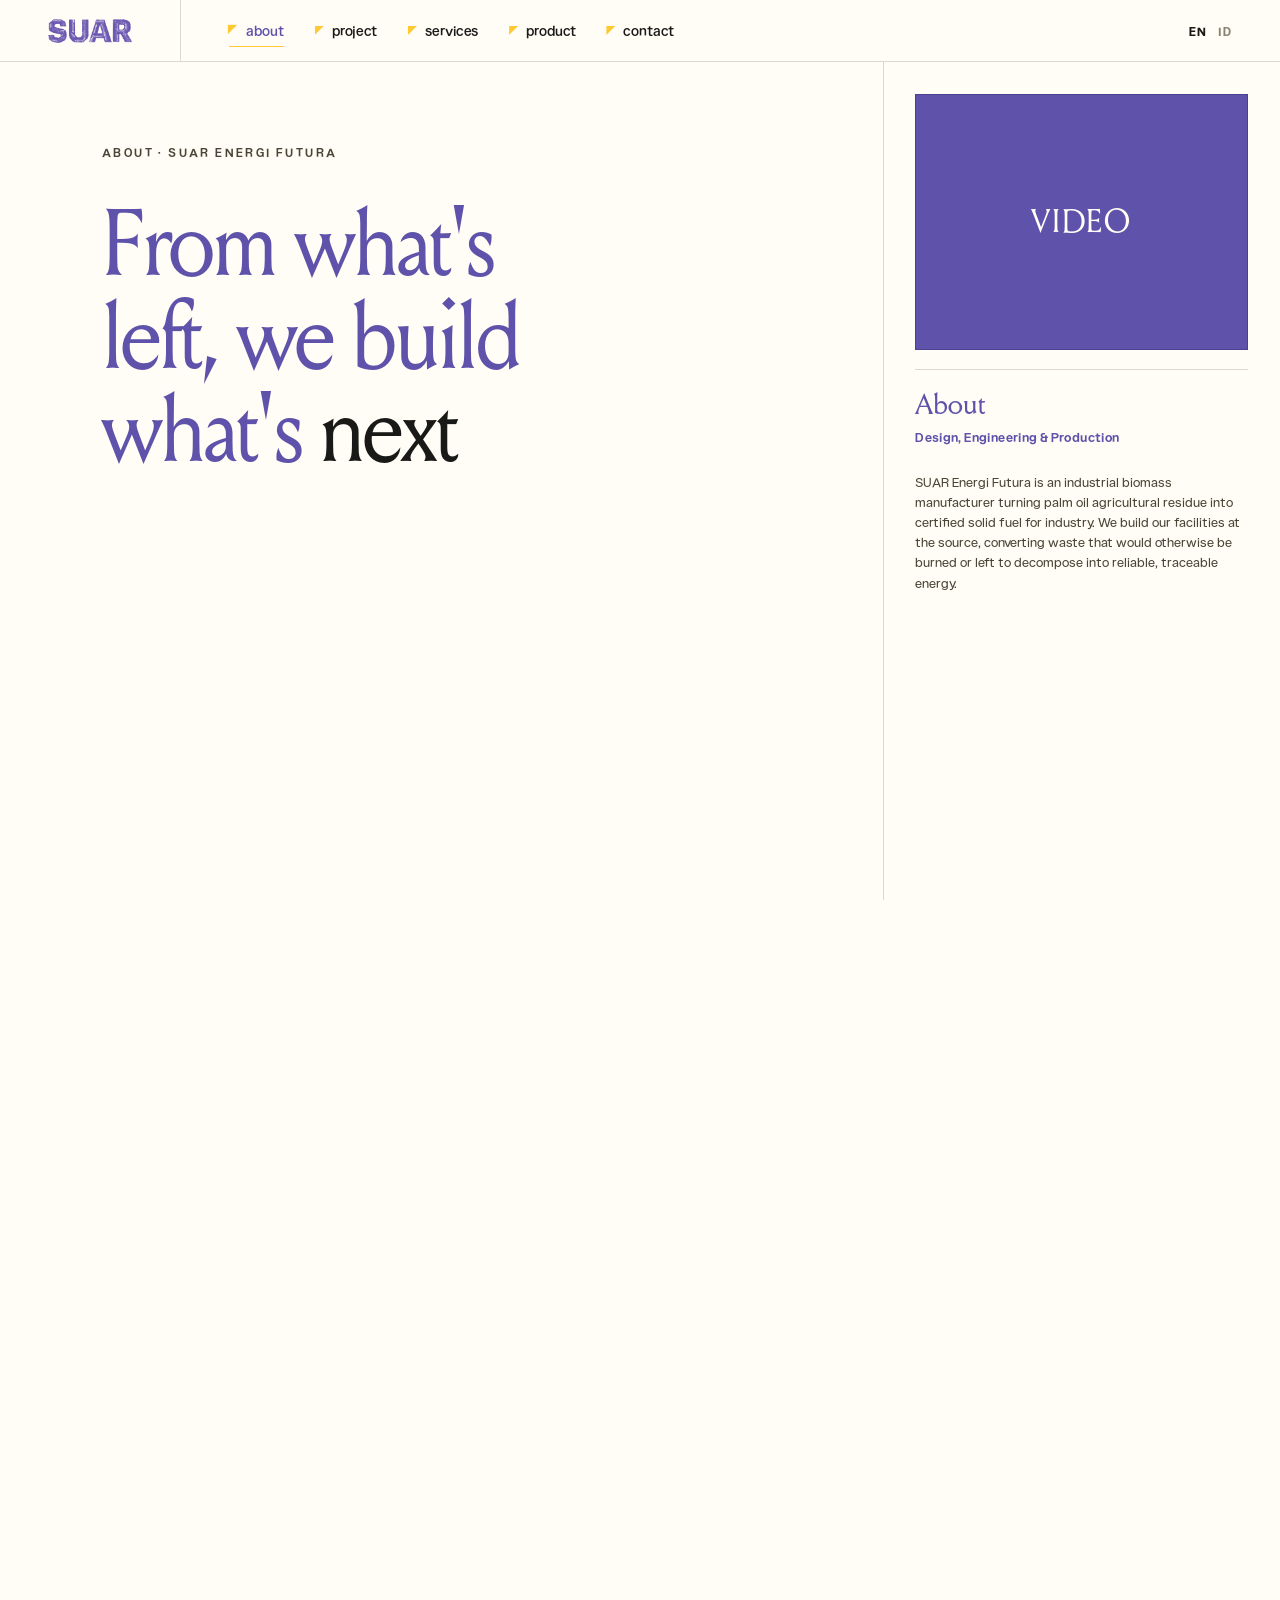
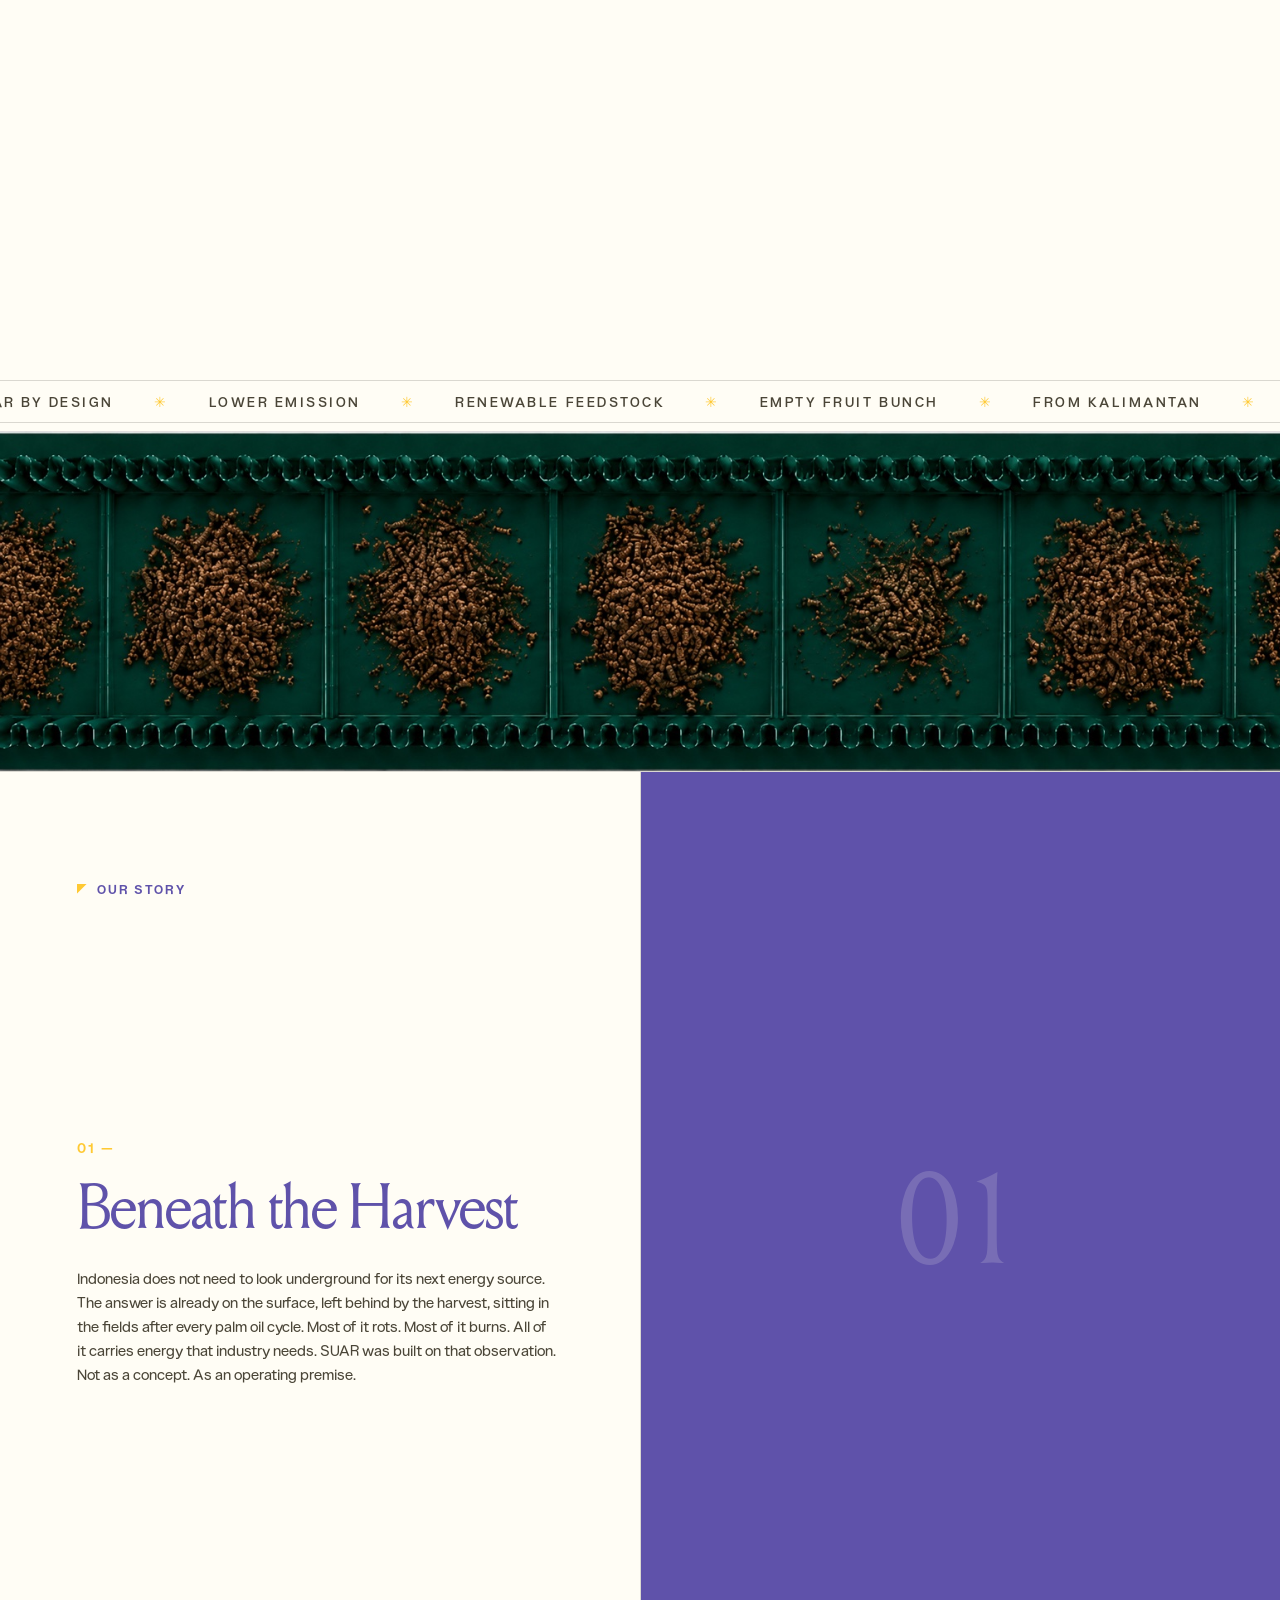
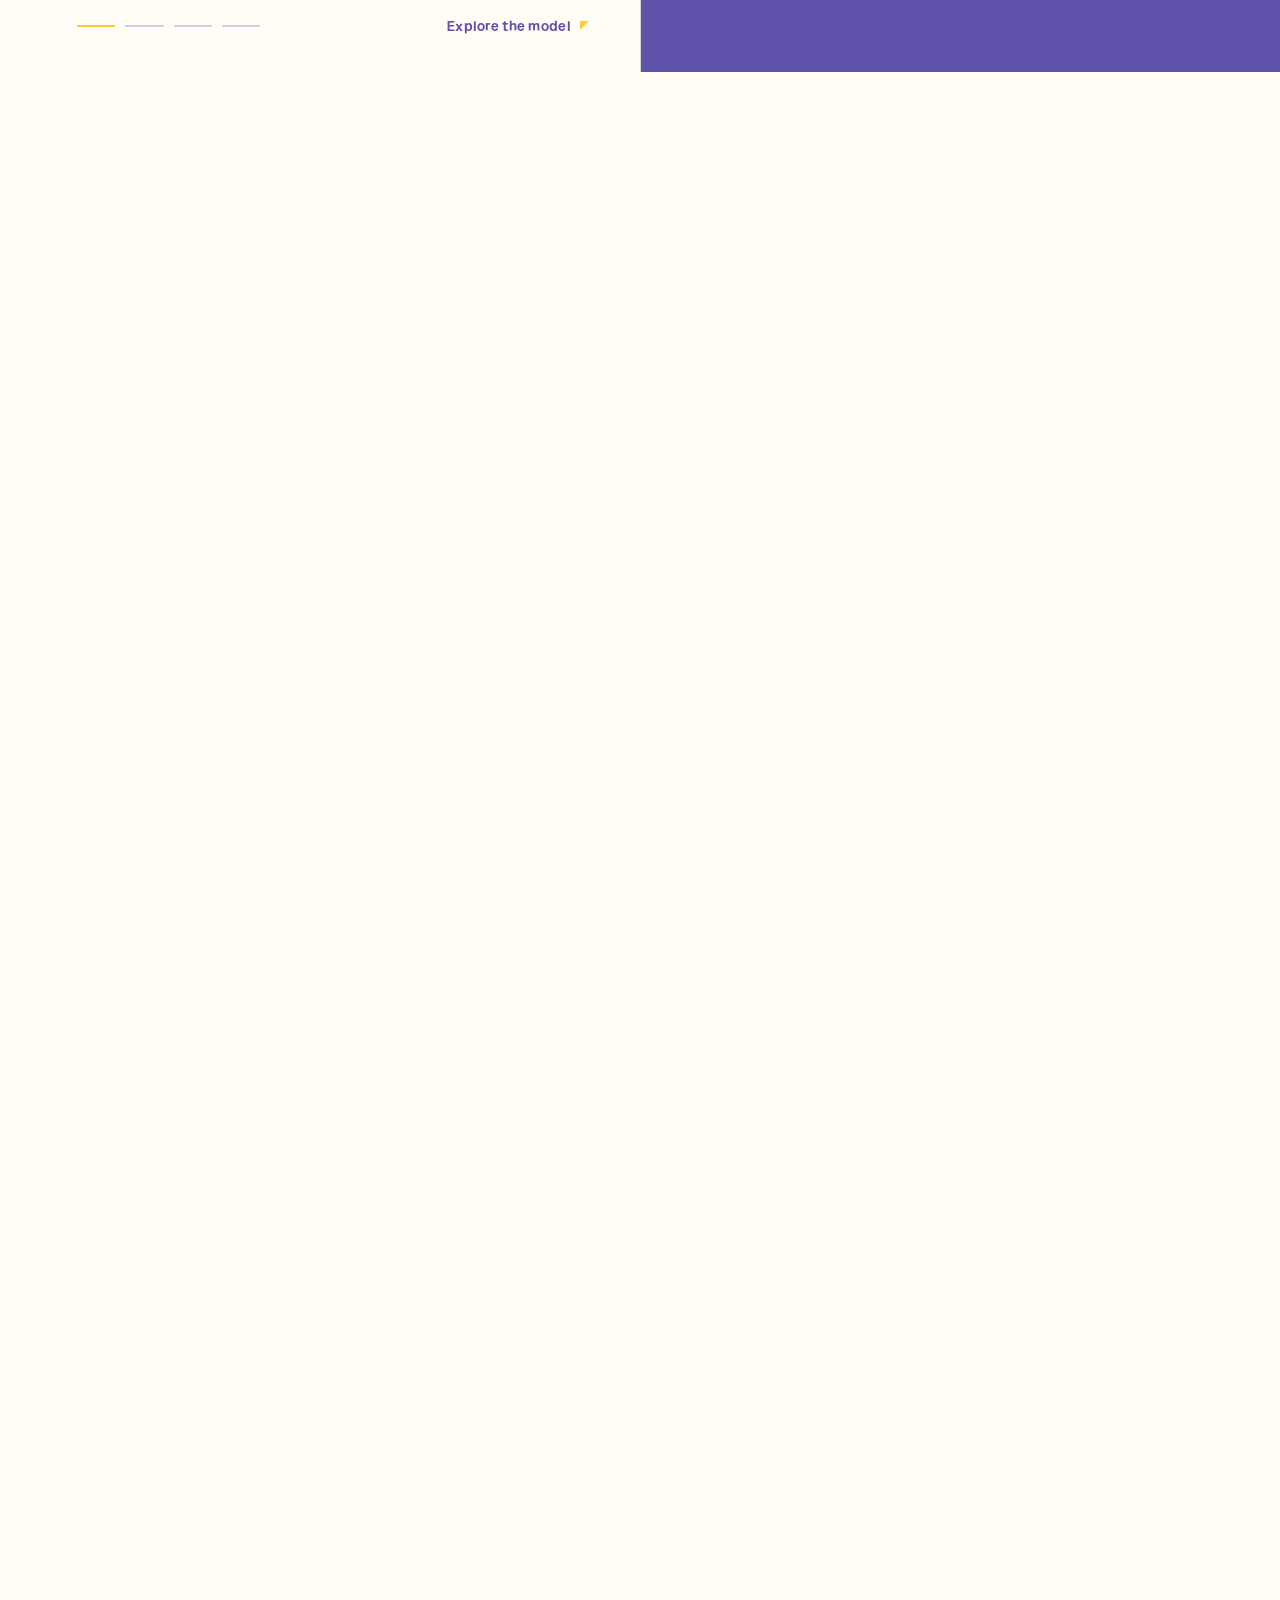
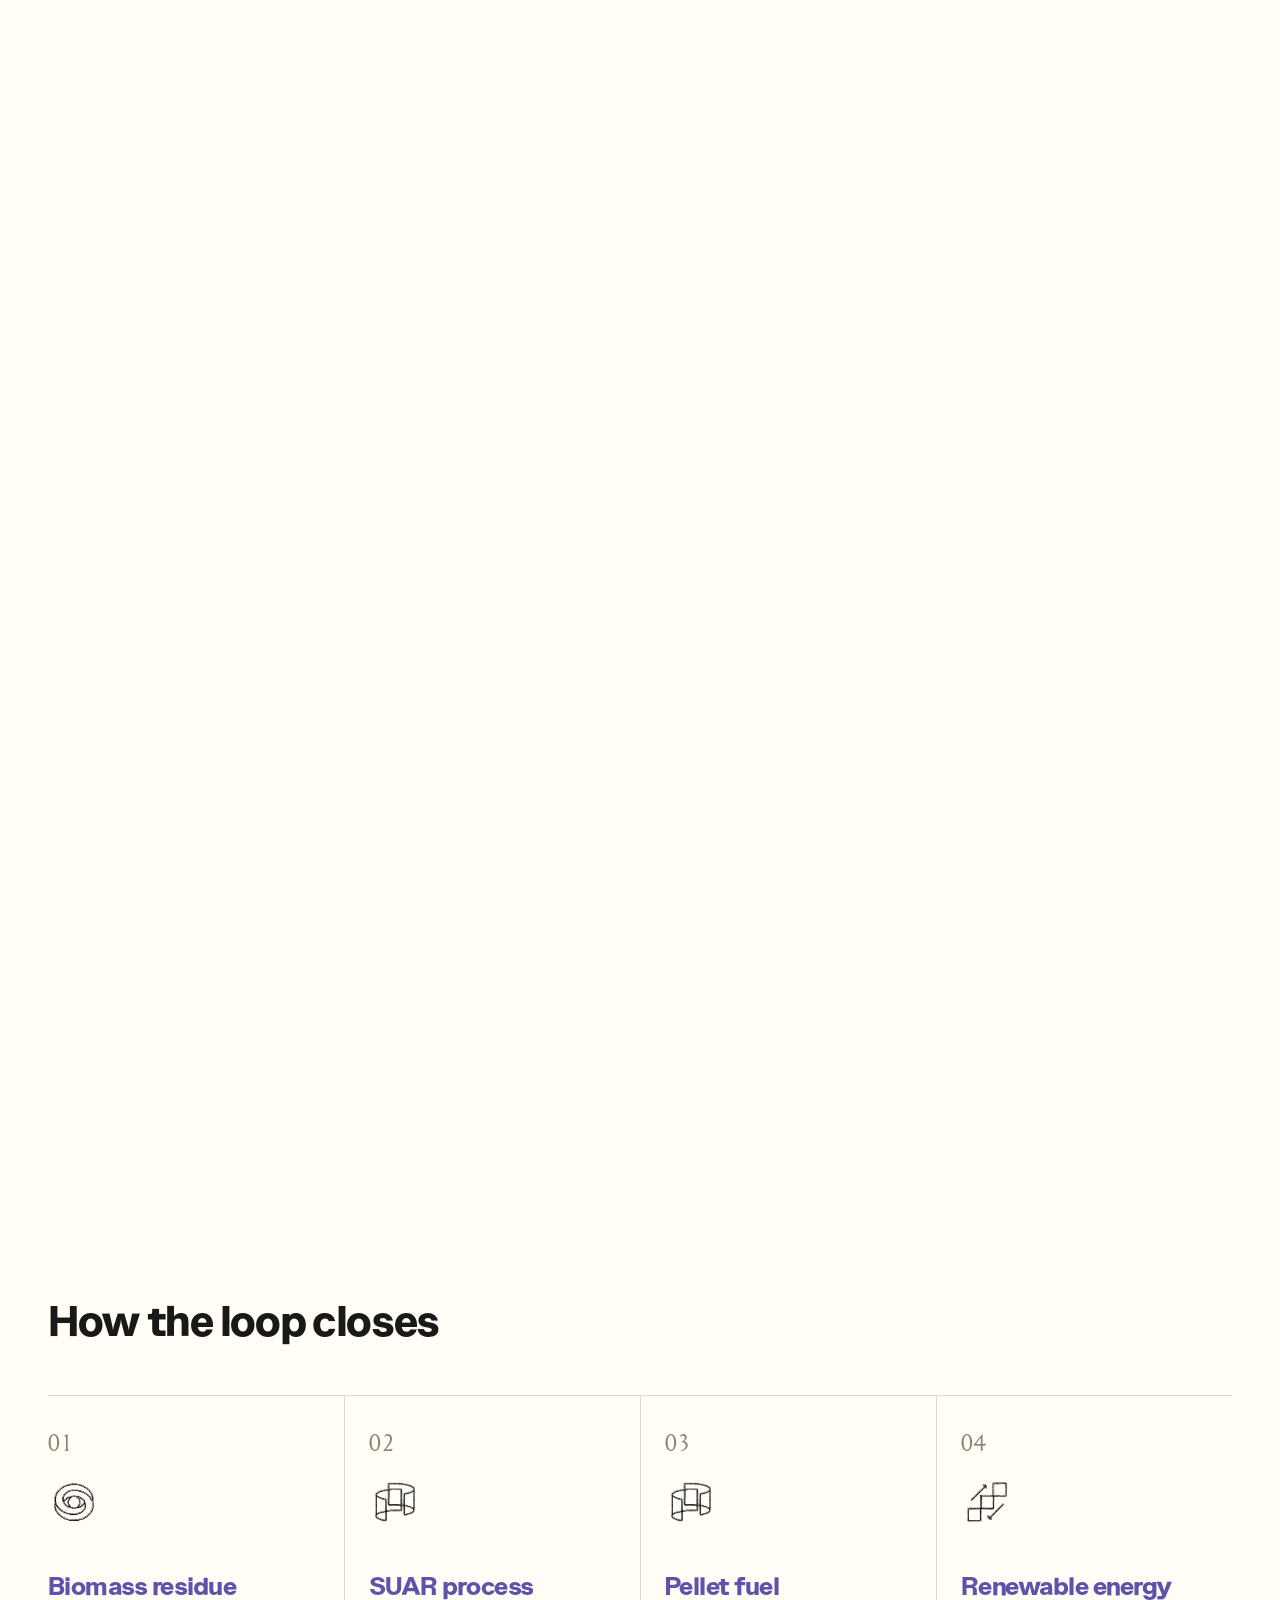
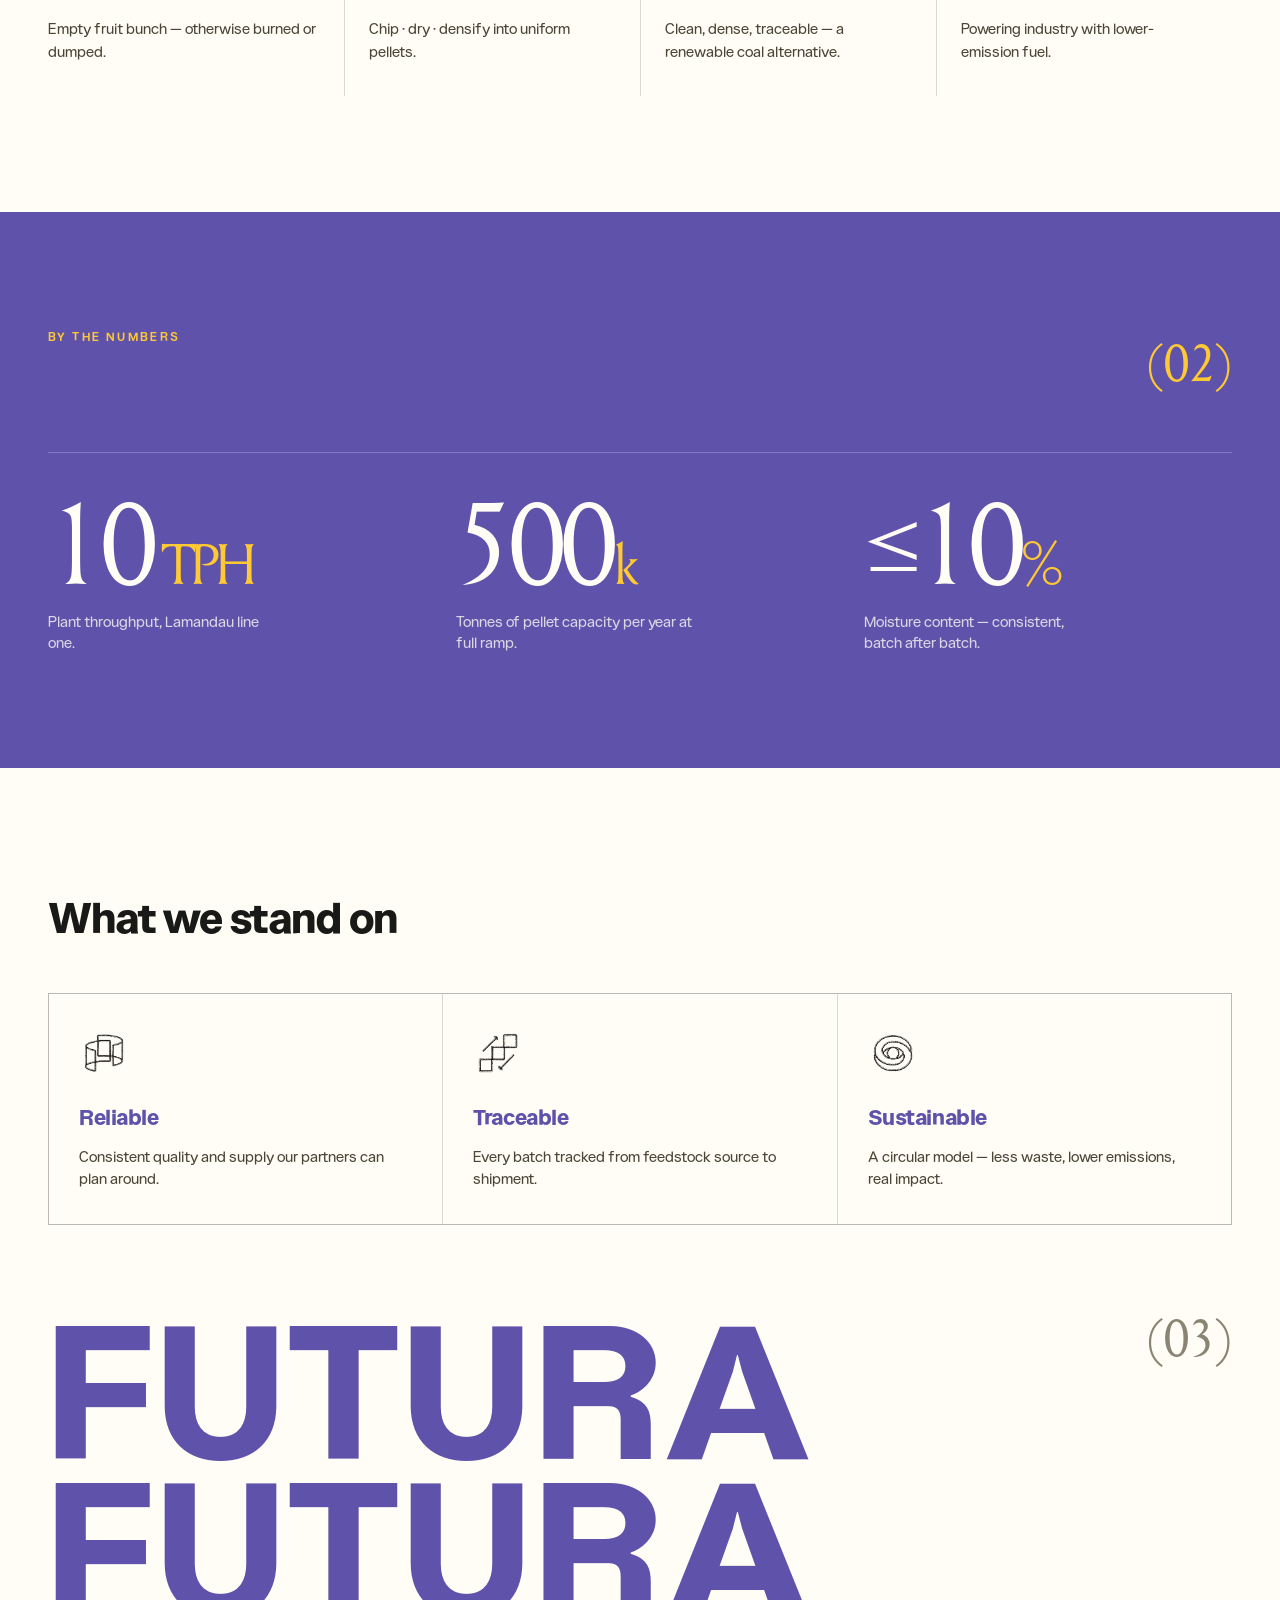
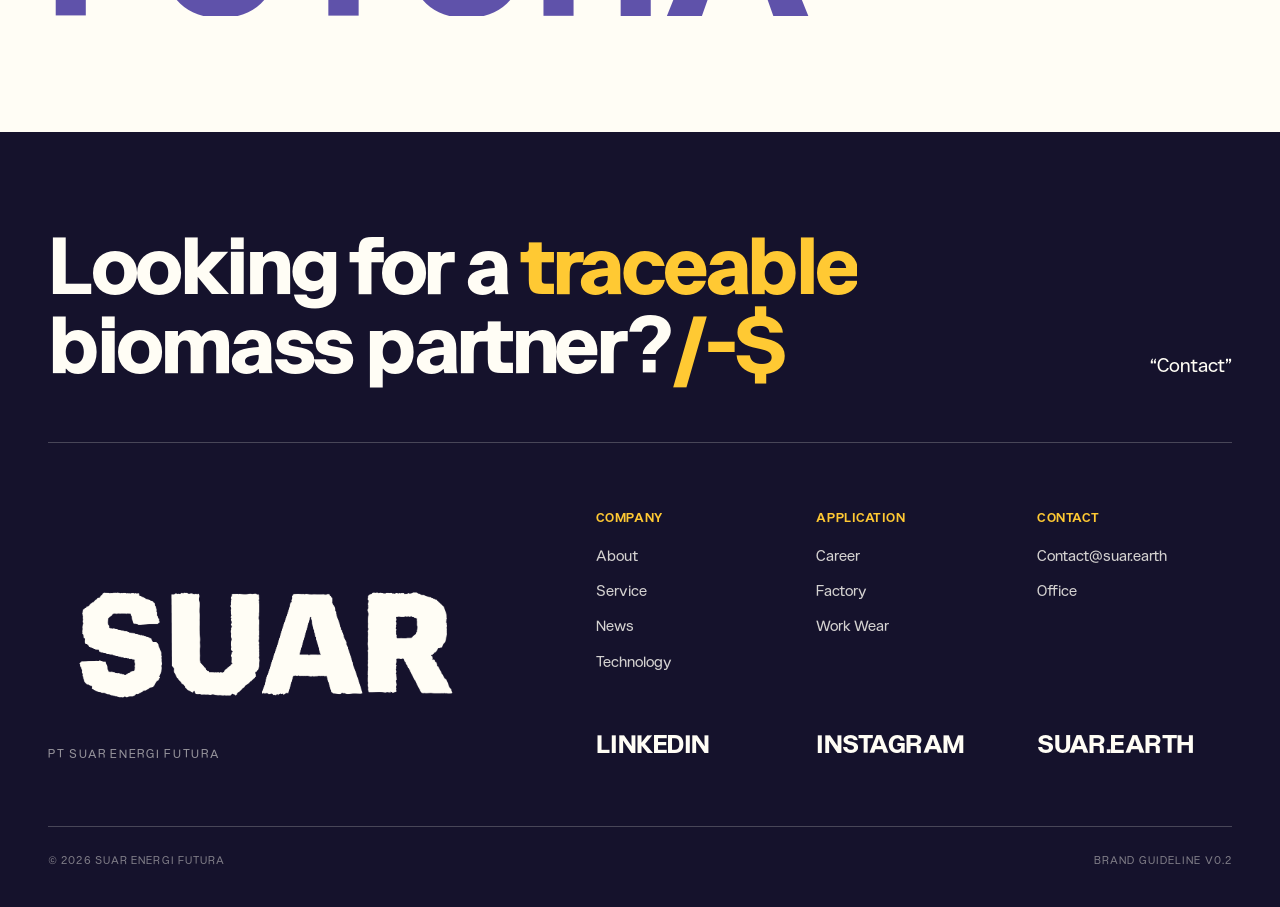
==== about.html @ 28111f0b "About belt: 4 copies + translate one copy-width, cover any screen width Fixes dark-green dead block " ====
<!DOCTYPE html>
<html lang="en"><head>
<meta charset="utf-8">
<template id="__bundler_thumbnail" data-bg-color="#5F52AA">
  <svg viewBox="0 0 1200 800" xmlns="http://www.w3.org/2000/svg">
    <rect width="1200" height="800" fill="#5F52AA"/>
    <text x="600" y="430" font-family="Georgia, serif" font-size="150" font-weight="700" letter-spacing="-6" text-anchor="middle" fill="#FFFDF5">SUAR</text>
    <circle cx="600" cy="520" r="13" fill="#FFC933"/>
  </svg>
</template>
<meta name="viewport" content="width=device-width, initial-scale=1">
<title>About — SUAR Energi Futura</title>
<meta name="description" content="SUAR Energi Futura turns agricultural biomass residue into renewable pellet energy — a circular model built from what's left behind.">
<link rel="canonical" href="https://suar.earth/about.html">
<link rel="icon" type="image/png" href="logo-sg.png">
<link rel="stylesheet" href="site.css">
</head>
<body data-nav-page="about.html" class="loading">

<!-- ============ INTRO LOADER ============ -->
<div id="loader" class="loader">
  <div class="loader-mark"><img src="logo-bone.png" alt="SUAR"></div>
  <div class="loader-count"><span>0</span></div>
</div>

<!-- ============ NAV ============ -->
<nav class="nav">
  <a class="brand" href="index.html"><img class="brand-uv" src="logo-uv.png" alt="SUAR"><img class="brand-dark" src="logo-sg.png" alt=""></a>
  <div class="links">
    <a data-page="about.html" href="about.html"><span class="tick">▼</span><span class="lbl">about</span></a>
    <a data-page="project.html" href="project.html"><span class="tick">▼</span><span class="lbl">project</span></a>
    <a data-page="services.html" href="services.html"><span class="tick">▼</span><span class="lbl">services</span></a>
    <a data-page="product.html" href="product.html"><span class="tick">▼</span><span class="lbl">product</span></a>
    <a data-page="contact.html" href="contact.html"><span class="tick">▼</span><span class="lbl">contact</span></a>
    <span class="lang">
      <button data-lang="en" class="active">EN</button>
      <button data-lang="id">ID</button>
    </span>
  </div>
</nav>

<!-- ============ ABOUT HERO → VIDEO TRANSITION (scroll-driven, same page) ============ -->
<!-- State 1 (p=0): about hero (headline + right panel video). State 2 (p=1): full-width
     video banner + "our story". One #vt-video morphs between the two via --p. -->
<section class="video-transition" id="video-transition">
  <div class="vt-stage">

    <!-- State 1 · left headline -->
    <div class="vt-left">
      <span class="eyebrow" data-i18n-en="">About · Suar Energi Futura</span>
      <span class="eyebrow" data-i18n-id="">Tentang · Suar Energi Futura</span>
      <h1 class="louize">
        <span data-i18n-en="">From what's<br>left, we build<br>what's <em>next</em></span>
        <span data-i18n-id="">Dari yang<br>tersisa, kami<br>bangun yang <em>akan datang</em></span>
      </h1>
    </div>

    <!-- State 1 · right-panel dividers + about text -->
    <div class="vt-vdiv" aria-hidden="true"></div>
    <div class="vt-about1">
      <h2 class="ah-about-title louize">About</h2>
      <span class="ah-about-sub" data-i18n-en="">Design, Engineering &amp; Production</span>
      <span class="ah-about-sub" data-i18n-id="">Desain, Rekayasa &amp; Produksi</span>
      <p class="ah-about-body">
        <span data-i18n-en="">SUAR Energi Futura is an industrial biomass manufacturer turning palm oil agricultural residue into certified solid fuel for industry. We build our facilities at the source, converting waste that would otherwise be burned or left to decompose into reliable, traceable energy.</span>
        <span data-i18n-id="">SUAR Energi Futura adalah produsen biomassa industrial yang mengubah residu pertanian kelapa sawit menjadi bahan bakar padat bersertifikat untuk industri. Kami membangun fasilitas tepat di sumbernya, mengubah limbah yang seharusnya dibakar atau dibiarkan membusuk menjadi energi yang andal dan terlacak.</span>
      </p>
    </div>

    <!-- the single morphing video block -->
    <div class="vt-video" id="vt-video"><span class="ahv-label">VIDEO</span></div>

    <!-- State 2 · our story (full-width divider + two columns) -->
    <div class="vt-story">
      <div class="vt-story-inner">
        <div class="vts-head">
          <h2 class="vts-title">our story</h2>
          <span class="vts-sub" data-i18n-en="">Design, Engineering &amp; Production</span>
          <span class="vts-sub" data-i18n-id="">Desain, Rekayasa &amp; Produksi</span>
        </div>
        <p class="vts-body">
          <span data-i18n-en="">Powering the future from what&rsquo;s left behind. SUAR turns palm-oil agricultural residue into certified, traceable solid fuel — building circular energy at the source, one batch held to one specification.</span>
          <span data-i18n-id="">Menyalakan masa depan dari yang tersisa. SUAR mengubah residu pertanian sawit menjadi bahan bakar padat bersertifikat dan terlacak — membangun energi sirkular di sumbernya, tiap batch pada satu spesifikasi.</span>
        </p>
      </div>
    </div>

  </div>
</section>

<!-- ============ MARQUEE ============ -->
<div class="marquee">
  <div class="marquee-track">
    <span>Circular by design</span><span>Lower emission</span><span>Renewable feedstock</span><span>Empty fruit bunch</span><span>From Kalimantan</span>
    <span>Circular by design</span><span>Lower emission</span><span>Renewable feedstock</span><span>Empty fruit bunch</span><span>From Kalimantan</span>
  </div>
</div>

<!-- ============ MISSION PHOTO ============ -->
<div class="about-photo" role="img" aria-label="SUAR EFB biomass pellets in a cleated conveyor belt, moving right">
  <div class="ac-track" aria-hidden="true">
    <img src="images/pellet-belt.jpg" alt="">
    <img src="images/pellet-belt.jpg" alt="">
    <img src="images/pellet-belt.jpg" alt="">
    <img src="images/pellet-belt.jpg" alt="">
  </div>
  <span class="ph-tag">Biomass Pellet · EFB</span>
</div>

<!-- ============ STORY (UV) ============ -->
<!-- ============ OUR STORY · scroll-driven editorial chapters ============ -->
<!-- Sticky full-screen section; scroll drives the active slide. story-scroll.js
     toggles .active on the text slides + slides the right-column images vertically. -->
<section class="story-scroll" id="story-scroll" style="--n:4">
  <div class="ss-stage">
    <div class="ss-grid">

      <!-- LEFT · text -->
      <div class="ss-text">
        <div class="ss-eyebrow">
          <span class="tri" aria-hidden="true"></span>
          <span data-i18n-en="">Our story</span><span data-i18n-id="">Kisah kami</span>
        </div>

        <div class="ss-slides">
          <article class="ss-slide active" data-i="0">
            <span class="ss-no">01 —</span>
            <h2 class="ss-title louize" data-i18n-en="">Beneath the Harvest</h2><h2 class="ss-title louize" data-i18n-id="">Di Balik Panen</h2>
            <p class="ss-desc" data-i18n-en="">Indonesia does not need to look underground for its next energy source. The answer is already on the surface, left behind by the harvest, sitting in the fields after every palm oil cycle. Most of it rots. Most of it burns. All of it carries energy that industry needs. SUAR was built on that observation. Not as a concept. As an operating premise.</p>
            <p class="ss-desc" data-i18n-id="">Indonesia tak perlu menggali ke bawah tanah untuk sumber energi berikutnya. Jawabannya sudah ada di permukaan, ditinggalkan oleh panen, tergeletak di ladang setelah tiap siklus sawit. Sebagian besar membusuk. Sebagian besar terbakar. Semuanya menyimpan energi yang dibutuhkan industri. SUAR dibangun atas pengamatan itu. Bukan sebagai konsep. Sebagai premis operasi.</p>
          </article>

          <article class="ss-slide" data-i="1">
            <span class="ss-no">02 —</span>
            <h2 class="ss-title louize" data-i18n-en="">Works on Monday</h2><h2 class="ss-title louize" data-i18n-id="">Bekerja Sejak Senin</h2>
            <p class="ss-desc" data-i18n-en="">Renewable energy that cannot meet industrial specification is not a solution. It is a gesture. What manufacturers in textile, chemical, and FMCG need is fuel they can calibrate a boiler around, fuel with consistent heat output, low emissions, and a supply chain they can contract against. That is what we build. The sustainability case follows from the industrial case, not the other way around.</p>
            <p class="ss-desc" data-i18n-id="">Energi terbarukan yang tak dapat memenuhi spesifikasi industri bukanlah solusi. Itu hanya gestur. Yang dibutuhkan produsen tekstil, kimia, dan FMCG adalah bahan bakar yang bisa dikalibrasi untuk boiler — keluaran panas konsisten, emisi rendah, dan rantai pasok yang dapat dikontrak. Itulah yang kami bangun. Argumen keberlanjutan mengikuti argumen industri, bukan sebaliknya.</p>
          </article>

          <article class="ss-slide" data-i="2">
            <span class="ss-no">03 —</span>
            <h2 class="ss-title louize" data-i18n-en="">Close the Loop</h2><h2 class="ss-title louize" data-i18n-id="">Tutup Lingkarnya</h2>
            <p class="ss-desc" data-i18n-en="">We do not source from afar. We build at the origin, inside mill complexes, where the feedstock is already concentrated and the logistics cost disappears. Every facility we commission is designed to process what is already there. That is not an efficiency choice. It is the whole model. Waste becomes feedstock. Disposal cost becomes fuel supply. The loop closes at the source.</p>
            <p class="ss-desc" data-i18n-id="">Kami tak memasok dari jauh. Kami membangun di sumbernya, di dalam kompleks pabrik, tempat bahan baku sudah terkonsentrasi dan biaya logistik lenyap. Tiap fasilitas yang kami bangun dirancang mengolah apa yang sudah ada di sana. Itu bukan pilihan efisiensi. Itu keseluruhan modelnya. Limbah menjadi bahan baku. Biaya pembuangan menjadi pasokan bahan bakar. Lingkar tertutup di sumbernya.</p>
          </article>

          <article class="ss-slide" data-i="3">
            <span class="ss-no">04 —</span>
            <h2 class="ss-title louize" data-i18n-en="">Always an Energy Story</h2><h2 class="ss-title louize" data-i18n-id="">Selalu Kisah Energi</h2>
            <p class="ss-desc" data-i18n-en="">Indonesia is one of the world's largest agricultural producers. That scale has always been framed as a resource story. We think it is also an energy story. A country that generates this much residue from its harvests does not need to extract more from the earth to power its industry. It needs to build the infrastructure to use what it already produces. That infrastructure is what SUAR is building.</p>
            <p class="ss-desc" data-i18n-id="">Indonesia adalah salah satu produsen pertanian terbesar di dunia. Skala itu selalu dibingkai sebagai kisah sumber daya. Kami memandangnya juga sebagai kisah energi. Negara yang menghasilkan residu panen sebanyak ini tak perlu mengekstraksi lebih banyak dari bumi untuk menggerakkan industrinya. Ia perlu membangun infrastruktur untuk menggunakan apa yang sudah diproduksinya. Infrastruktur itulah yang sedang dibangun SUAR.</p>
          </article>
        </div>

        <div class="ss-foot">
          <div class="ss-pager" role="tablist" aria-label="Story chapters">
            <button class="ss-dot active" type="button" data-go="0" aria-label="Chapter 1"></button>
            <button class="ss-dot" type="button" data-go="1" aria-label="Chapter 2"></button>
            <button class="ss-dot" type="button" data-go="2" aria-label="Chapter 3"></button>
            <button class="ss-dot" type="button" data-go="3" aria-label="Chapter 4"></button>
          </div>
          <a class="ss-link" href="services.html">
            <span data-i18n-en="">Explore the model</span><span data-i18n-id="">Jelajahi modelnya</span>
            <span class="tri" aria-hidden="true"></span>
          </a>
        </div>
      </div>

      <!-- RIGHT · media (vertical image transition). Replace placeholder paths later. -->
      <div class="ss-media">
        <figure class="ss-img" data-i="0"><span class="ss-img-label">01</span><img src="images/story-harvest.jpg" alt="" onerror="this.style.display='none'"></figure>
        <figure class="ss-img" data-i="1"><span class="ss-img-label">02</span><img src="images/story-boiler.jpg" alt="" onerror="this.style.display='none'"></figure>
        <figure class="ss-img" data-i="2"><span class="ss-img-label">03</span><img src="images/story-mill.jpg" alt="" onerror="this.style.display='none'"></figure>
        <figure class="ss-img" data-i="3"><span class="ss-img-label">04</span><img src="images/story-energy.jpg" alt="" onerror="this.style.display='none'"></figure>
      </div>

    </div>
  </div>
</section>

<!-- ============ THE LOOP ============ -->
<section class="section model">
  <div class="wrap">
    <h2 class="model-title reveal">
      <span data-i18n-en="">How the loop closes</span>
      <span data-i18n-id="">Bagaimana siklus tertutup</span>
    </h2>
    <div class="loop">
      <article class="node reveal">
        <span class="n mono">01</span>
        <img class="val-ico" src="ico-sustainable.png" alt="">
        <h3 data-i18n-en="">Biomass residue</h3><h3 data-i18n-id="">Residu biomassa</h3>
        <p data-i18n-en="">Empty fruit bunch — otherwise burned or dumped.</p>
        <p data-i18n-id="">Tandan kosong — yang biasanya dibakar atau dibuang.</p>
      </article>
      <article class="node reveal d1">
        <span class="n mono">02</span>
        <img class="val-ico" src="ico-reliable.png" alt="">
        <h3 data-i18n-en="">SUAR process</h3><h3 data-i18n-id="">Proses SUAR</h3>
        <p data-i18n-en="">Chip · dry · densify into uniform pellets.</p>
        <p data-i18n-id="">Cacah · keringkan · padatkan jadi pelet seragam.</p>
      </article>
      <article class="node reveal d2">
        <span class="n mono">03</span>
        <img class="val-ico" src="ico-reliable.png" alt="">
        <h3 data-i18n-en="">Pellet fuel</h3><h3 data-i18n-id="">Bahan bakar pelet</h3>
        <p data-i18n-en="">Clean, dense, traceable — a renewable coal alternative.</p>
        <p data-i18n-id="">Bersih, padat, terlacak — alternatif terbarukan batu bara.</p>
      </article>
      <article class="node reveal d3">
        <span class="n mono">04</span>
        <img class="val-ico" src="ico-traceable.png" alt="">
        <h3 data-i18n-en="">Renewable energy</h3><h3 data-i18n-id="">Energi terbarukan</h3>
        <p data-i18n-en="">Powering industry with lower-emission fuel.</p>
        <p data-i18n-id="">Menyalakan industri dengan bahan bakar rendah emisi.</p>
      </article>
    </div>
  </div>
</section>

<!-- ============ STATS (UV) ============ -->
<section class="section stats uv-bg" data-nav-dark="">
  <div class="wrap">
    <div class="cap-head reveal">
      <span class="eyebrow" style="color:var(--sg)" data-i18n-en="">By the numbers</span>
      <span class="eyebrow" style="color:var(--sg)" data-i18n-id="">Dalam angka</span>
      <div class="section-num" style="color:var(--sg);font-size:clamp(28px,4vw,56px)">(02)</div>
    </div>
    <div class="stats-band reveal d1">
      <div class="stat">
        <div class="num louize">10<em> TPH</em></div>
        <div class="lbl" data-i18n-en="">Plant throughput, Lamandau line one.</div>
        <div class="lbl" data-i18n-id="">Kapasitas pabrik, lini satu Lamandau.</div>
      </div>
      <div class="stat">
        <div class="num louize">500<em>k</em></div>
        <div class="lbl" data-i18n-en="">Tonnes of pellet capacity per year at full ramp.</div>
        <div class="lbl" data-i18n-id="">Ton kapasitas pelet per tahun pada kapasitas penuh.</div>
      </div>
      <div class="stat">
        <div class="num louize">≤10<em>%</em></div>
        <div class="lbl" data-i18n-en="">Moisture content — consistent, batch after batch.</div>
        <div class="lbl" data-i18n-id="">Kadar air — konsisten, dari batch ke batch.</div>
      </div>
    </div>
  </div>
</section>

<!-- ============ VALUES ============ -->
<section class="section values">
  <div class="wrap">
    <h2 class="model-title reveal">
      <span data-i18n-en="">What we stand on</span>
      <span data-i18n-id="">Nilai yang kami pegang</span>
    </h2>
    <div class="values-grid reveal d1">
      <div class="v">
        <img class="val-ico" src="ico-reliable.png" alt="">
        <h3 data-i18n-en="">Reliable</h3><h3 data-i18n-id="">Andal</h3>
        <p data-i18n-en="">Consistent quality and supply our partners can plan around.</p>
        <p data-i18n-id="">Kualitas dan pasokan konsisten yang dapat diandalkan mitra kami.</p>
      </div>
      <div class="v">
        <img class="val-ico" src="ico-traceable.png" alt="">
        <h3 data-i18n-en="">Traceable</h3><h3 data-i18n-id="">Terlacak</h3>
        <p data-i18n-en="">Every batch tracked from feedstock source to shipment.</p>
        <p data-i18n-id="">Setiap batch terlacak dari sumber bahan baku ke pengiriman.</p>
      </div>
      <div class="v">
        <img class="val-ico" src="ico-sustainable.png" alt="">
        <h3 data-i18n-en="">Sustainable</h3><h3 data-i18n-id="">Berkelanjutan</h3>
        <p data-i18n-en="">A circular model — less waste, lower emissions, real impact.</p>
        <p data-i18n-id="">Model sirkular — lebih sedikit limbah, emisi lebih rendah, dampak nyata.</p>
      </div>
    </div>
    <div class="bigword-row" style="margin-top:clamp(40px,6vw,90px)">
      <div class="bigword clipword"><span data-i18n-en="">FUTURA</span><span data-i18n-id="">FUTURA</span></div>
      <div class="section-num" style="font-size:clamp(28px,4vw,56px)">(03)</div>
    </div>
  </div>
</section>

<!-- ============ FOOTER ============ -->
<footer class="footer" data-nav-dark="">
  <div class="footer-inner">
    <div class="footer-cta">
      <h2 class="fc-head">
        <span data-i18n-en="">Looking for a <span class="fc-rotate" data-words="reliable, traceable, sustainable, consistent, certified">reliable</span><br>biomass partner?<span class="fc-glyph">/-$</span></span>
        <span data-i18n-id="">Mencari mitra biomassa<br>yang <span class="fc-rotate" data-words="andal, terlacak, lestari, konsisten, tepat">andal</span>?<span class="fc-glyph">/-$</span></span>
      </h2>
      <a class="fc-contact" href="contact.html">&ldquo;Contact&rdquo;</a>
    </div>

    <div class="footer-main">
      <div class="fm-brand">
        <img src="logo-bone.png" alt="SUAR">
        <span class="fm-sub">PT SUAR ENERGI FUTURA</span>
      </div>
      <div class="fm-right">
        <div class="fm-cols">
          <div class="fm-col">
            <h4 data-i18n-en="">Company</h4><h4 data-i18n-id="">Perusahaan</h4>
            <a href="about.html">About</a>
            <a href="services.html">Service</a>
            <a href="news.html">News</a>
            <a href="#">Technology</a>
          </div>
          <div class="fm-col">
            <h4 data-i18n-en="">Application</h4><h4 data-i18n-id="">Aplikasi</h4>
            <a href="#">Career</a>
            <a href="#">Factory</a>
            <a href="#">Work Wear</a>
          </div>
          <div class="fm-col">
            <h4 data-i18n-en="">Contact</h4><h4 data-i18n-id="">Kontak</h4>
            <a href="mailto:contact@suar.earth">Contact@suar.earth</a>
            <a href="contact.html">Office</a>
          </div>
        </div>
        <div class="footer-social">
          <a href="https://id.linkedin.com/company/suar-energi" target="_blank" rel="noopener">LINKEDIN</a>
          <a href="https://www.instagram.com/suar_energi" target="_blank" rel="noopener">INSTAGRAM</a>
          <a href="https://suar.earth" target="_blank" rel="noopener">SUAR.EARTH</a>
        </div>
      </div>
    </div>

    <div class="footer-bottom">
      <span>© 2026 SUAR Energi Futura</span>
      <span>Brand Guideline v0.2</span>
    </div>
  </div>
</footer>

<script src="web-home.js"></script>
<script src="atoll-fx.js"></script>
<script src="about-transition.js"></script>
<script src="story-scroll.js"></script>

<style>
/* ===== ABOUT-specific ===== */
/* ===== ABOUT HERO → VIDEO TRANSITION (scroll-pinned morph) =====
   One #vt-video interpolates from the right-panel rect (p=0) to a full-width
   banner (p=1); headline/about fade out, "our story" fades in. All via --p. */
.video-transition {
  --grid-line-color: var(--hair);
  --page-inset: 32px;                   /* one consistent inset for video + our story + divider */
  --pad: var(--page-inset);             /* panel/video inset (same value everywhere) */
  --indent: clamp(40px,8vw,140px);      /* headline left indent (state 1 only) */
  --vh1: 20vw;                          /* video height, state 1 */
  --vh2: clamp(360px,52vh,520px);       /* video height, state 2 (banner) */
  --p:0; position:relative; height:220vh; background:var(--bn);
}
.vt-stage { position:sticky; top:0; height:100vh; overflow:hidden; background:var(--bn); }

/* State 1 · headline (fades + lifts out) */
.vt-left { position:absolute; top:calc(var(--nav-h) + clamp(44px,9vh,100px)); left:var(--indent);
  width:calc(69vw - var(--indent) - clamp(20px,3vw,48px));
  opacity:calc(1 - clamp(0, var(--p) / 0.42, 1)); transform:translateY(calc(-46px * var(--p))); will-change:opacity,transform; }
.vt-left .eyebrow { display:block; margin-bottom:clamp(20px,3vw,42px); }
.vt-left .eyebrow[data-i18n-id] { display:none; }
body.lang-id .vt-left .eyebrow[data-i18n-en] { display:none; }
body.lang-id .vt-left .eyebrow[data-i18n-id] { display:block; }
.vt-left h1 { font-family:"Louize Display",serif; font-weight:400; font-size:clamp(46px,7.4vw,132px); line-height:.98; letter-spacing:-.02em; color:var(--uv); }
.vt-left h1 em { font-style:normal; color:var(--bk); }

/* State 1 · vertical divider + right-panel about text (fade out) */
.vt-vdiv { position:absolute; left:69vw; top:var(--nav-h); bottom:0; width:1px; background:var(--grid-line-color);
  opacity:calc(1 - clamp(0, var(--p) / 0.5, 1)); }
.vt-about1 { position:absolute; left:calc(69vw + var(--pad)); right:var(--pad);
  top:calc(var(--nav-h) + var(--pad) + var(--vh1) + clamp(14px,1.5vw,24px)); border-top:1px solid var(--grid-line-color); padding-top:clamp(14px,1.5vw,22px);
  opacity:calc(1 - clamp(0, var(--p) / 0.38, 1)); }
.ah-about-title { font-family:"Louize Display",serif; font-weight:400; font-size:clamp(24px,2.4vw,40px); line-height:1; color:var(--uv); }
.ah-about-sub { display:block; font-family:"Catalogue",sans-serif; font-weight:600; font-size:clamp(12px,1vw,14px); letter-spacing:.03em; color:var(--uv); margin-top:7px; }
.ah-about-sub[data-i18n-id] { display:none; }
body.lang-id .ah-about-sub[data-i18n-en] { display:none; }
body.lang-id .ah-about-sub[data-i18n-id] { display:block; }
.ah-about-body { font-size:clamp(13px,1vw,15px); line-height:1.55; color:var(--ink-soft); margin-top:clamp(16px,2vw,28px); }

/* the single morphing video block */
.vt-video { position:absolute; z-index:3;
  top:calc(var(--nav-h) + var(--pad));
  left:calc(69vw + var(--pad) - 69vw * var(--p));
  width:calc(31vw - 2 * var(--pad) + 69vw * var(--p));
  height:calc(var(--vh1) + (var(--vh2) - var(--vh1)) * var(--p));
  background:var(--uv); border:1px solid var(--uv-deep,#4C4191); display:flex; align-items:center; justify-content:center; will-change:left,width,height; }
.vt-video .ahv-label { font-family:"Louize Display",serif; font-size:clamp(22px,2.6vw,46px); letter-spacing:.05em; color:var(--bn); }

/* State 2 · our story (full-width divider; content indented, two columns) */
.vt-story { position:absolute; left:0; right:0; z-index:2;
  top:calc(var(--nav-h) + var(--page-inset) + var(--vh2) + clamp(22px,3vh,44px));
  opacity:calc(clamp(0, (var(--p) - 0.55) / 0.4, 1)); transform:translateY(calc(28px * (1 - var(--p)))); will-change:opacity,transform; }
/* divider matches the video width; the two-column text group is centred on the page */
.vt-story-inner { width:calc(100% - var(--page-inset) * 2); margin-left:auto; margin-right:auto;
  border-top:1px solid var(--grid-line-color); padding-top:clamp(28px,3vw,52px);
  display:grid; grid-template-columns:max-content minmax(0,46ch); justify-content:center; column-gap:clamp(40px,6vw,110px); align-items:start; }
.vts-title { font-family:"Catalogue",sans-serif; font-weight:700; font-size:clamp(30px,3.6vw,58px); line-height:.96; letter-spacing:-.03em; color:var(--uv); text-transform:lowercase; }
.vts-sub { display:block; font-family:"Catalogue",sans-serif; font-weight:600; font-size:clamp(12px,1vw,15px); letter-spacing:.03em; color:var(--uv); margin-top:10px; }
.vts-sub[data-i18n-id] { display:none; }
body.lang-id .vts-sub[data-i18n-en] { display:none; }
body.lang-id .vts-sub[data-i18n-id] { display:block; }
.vts-body { font-size:clamp(14px,1.15vw,18px); line-height:1.55; color:var(--ink-soft); max-width:44ch; }

/* pellet conveyor belt (design image) drifts right, seamless loop */
.about-photo { height:clamp(240px,28vw,340px); margin-top:8px; position:relative; overflow:hidden; background:#022017; }
.about-photo .ac-track { display:flex; width:max-content; height:100%; animation:ac-drift 45s linear infinite; will-change:transform; }
.about-photo .ac-track img { height:100%; width:auto; max-width:none; display:block; }
@keyframes ac-drift { from { transform:translateX(-25%); } to { transform:translateX(0); } }
.about-photo .ph-tag { z-index:2; }
@media (prefers-reduced-motion:reduce){ .about-photo .ac-track{ animation:none; } }

.bigword-row { display:flex; align-items:flex-start; justify-content:space-between; margin-top:clamp(28px,4vw,64px); }

/* ===== OUR STORY · scroll-driven editorial chapters ===== */
.story-scroll { position:relative; height:calc(var(--n,4) * 100vh); background:var(--bn); border-top:1px solid var(--hair); }
.ss-stage { position:sticky; top:0; height:100vh; overflow:hidden; }
.ss-grid { display:grid; grid-template-columns:1fr 1fr; height:100%; }
/* LEFT · text column */
.ss-text { position:relative; display:flex; flex-direction:column;
  padding:calc(var(--nav-h) + clamp(28px,5vh,60px)) clamp(32px,4vw,72px) clamp(28px,4vh,52px) clamp(40px,6vw,110px); }
.ss-eyebrow { display:flex; align-items:center; gap:10px; font-family:"Catalogue",sans-serif; font-weight:600; font-size:13px; letter-spacing:.16em; text-transform:uppercase; color:var(--uv); }
.ss-eyebrow .tri { width:10px; height:10px; background:var(--sg); clip-path:polygon(0 0,100% 0,0 100%); flex:none; }
.ss-eyebrow [data-i18n-id] { display:none; } body.lang-id .ss-eyebrow [data-i18n-en] { display:none; } body.lang-id .ss-eyebrow [data-i18n-id] { display:inline; }
/* slides stacked; only active shown */
.ss-slides { position:relative; flex:1; margin-top:clamp(20px,3vh,40px); }
.ss-slide { position:absolute; inset:0; display:flex; flex-direction:column; justify-content:center; max-width:52ch;
  opacity:0; transform:translateY(26px); transition:opacity .6s var(--ease), transform .6s var(--ease); pointer-events:none; }
.ss-slide.active { opacity:1; transform:none; pointer-events:auto; }
.ss-no { font-family:"Catalogue",sans-serif; font-weight:600; font-size:clamp(13px,1.1vw,16px); letter-spacing:.14em; color:var(--sg); margin-bottom:clamp(12px,1.4vw,20px); }
.ss-title { font-family:"Louize Display",serif; font-weight:400; font-size:clamp(38px,5vw,84px); line-height:1; letter-spacing:-.02em; color:var(--uv); }
.ss-title[data-i18n-id] { display:none; } body.lang-id .ss-title[data-i18n-en] { display:none; } body.lang-id .ss-title[data-i18n-id] { display:block; }
.ss-desc { font-size:clamp(15px,1.15vw,18px); line-height:1.6; color:var(--ink-soft); max-width:48ch; margin-top:clamp(18px,2vw,28px); }
.ss-desc[data-i18n-id] { display:none; } body.lang-id .ss-desc[data-i18n-en] { display:none; } body.lang-id .ss-desc[data-i18n-id] { display:block; }
/* footer: pager + link */
.ss-foot { display:flex; align-items:center; justify-content:space-between; gap:24px; margin-top:clamp(16px,2vh,28px); }
.ss-pager { display:flex; gap:10px; }
.ss-dot { width:clamp(28px,3vw,54px); height:2px; border:0; padding:0; background:rgba(95,82,170,.28); cursor:pointer; transition:background .3s var(--ease); }
.ss-dot.active { background:var(--sg); }
.ss-dot:focus-visible { outline:2px solid var(--uv); outline-offset:3px; }
.ss-link { display:inline-flex; align-items:center; gap:9px; font-family:"Catalogue",sans-serif; font-weight:600; font-size:14px; letter-spacing:.02em; color:var(--uv); text-decoration:none; transition:gap .25s var(--ease); }
.ss-link .tri { width:9px; height:9px; background:var(--sg); clip-path:polygon(0 0,100% 0,0 100%); transition:transform .25s var(--ease); }
.ss-link:hover { gap:13px; } .ss-link:hover .tri { transform:translate(2px,-2px); }
.ss-link [data-i18n-id] { display:none; } body.lang-id .ss-link [data-i18n-en] { display:none; } body.lang-id .ss-link [data-i18n-id] { display:inline; }
/* RIGHT · media (vertical image transition) */
.ss-media { position:relative; overflow:hidden; border-left:1px solid var(--hair); background:var(--bn); }
.ss-img { position:absolute; inset:0; margin:0; overflow:hidden; background:var(--uv);
  display:grid; place-items:center; transform:translateY(100%); transition:transform .7s var(--ease); will-change:transform; }
.ss-img[data-i="0"] { transform:translateY(0); }   /* first visible before JS runs */
.ss-img-label { font-family:"Louize Display",serif; font-size:clamp(60px,10vw,150px); color:rgba(255,253,245,.16); line-height:1; }
.ss-img img { position:absolute; inset:0; width:100%; height:100%; object-fit:cover; display:block; }
@media (prefers-reduced-motion:reduce){ .ss-slide, .ss-img { transition:none; } }

.model-title { font-family:"Catalogue"; font-weight:700; font-size:clamp(26px,3.4vw,46px); letter-spacing:-.03em; margin-bottom:44px; }
.loop { display:grid; grid-template-columns:repeat(4,1fr); border-top:1px solid var(--hair); }
.loop .node { padding:30px 24px 34px; border-left:1px solid var(--hair); display:flex; flex-direction:column; gap:14px; min-height:300px; }
.loop .node:first-child { border-left:none; padding-left:0; }
.loop .node .n { font-family:"Louize Display",serif; font-size:24px; color:var(--ink-faint); }
.loop .node .val-ico { width:52px; height:52px; }
.loop .node h3 { font-family:"Catalogue"; font-weight:700; font-size:clamp(20px,2vw,27px); letter-spacing:-.02em; color:var(--uv); margin-top:auto; }
.loop .node p { font-size:15px; line-height:1.5; color:var(--ink-soft); }

.cap-head { display:flex; align-items:flex-start; justify-content:space-between; gap:24px; margin-bottom:48px; }
.stats-band { display:grid; grid-template-columns:repeat(3,1fr); gap:40px; border-top:1px solid var(--hair-bn); padding-top:48px; }
.stat .num { font-size:clamp(64px,9vw,150px); line-height:.82; letter-spacing:-.03em; color:var(--bn); }
.stat .num em { font-style:normal; color:var(--sg); font-size:.5em; }
.stat .lbl { font-size:15px; line-height:1.4; color:rgba(255,253,245,.78); margin-top:16px; max-width:24ch; }

.values-grid { display:grid; grid-template-columns:repeat(3,1fr); gap:1px; background:var(--hair); border:1px solid var(--hair); }
.values-grid .v { background:var(--bn); padding:34px 30px; display:flex; flex-direction:column; gap:12px; min-height:230px; }
.values-grid .v .val-ico { width:50px; height:50px; }
.values-grid .v h3 { font-family:"Catalogue"; font-weight:700; font-size:22px; letter-spacing:-.02em; color:var(--uv); margin-top:auto; }
.values-grid .v p { font-size:15px; line-height:1.5; color:var(--ink-soft); }

@media (max-width:900px){
  /* video transition → static stacked (no pin): headline, video banner, our story */
  .video-transition { height:auto; }
  .vt-stage { position:static; height:auto; overflow:visible; display:flex; flex-direction:column; }
  .vt-left { position:static; width:auto; transform:none; opacity:1 !important;
    padding:calc(var(--nav-h) + clamp(28px,7vw,44px)) var(--gutter) clamp(22px,6vw,34px); }
  .vt-vdiv { display:none; }
  .vt-about1 { display:none; }   /* our story below carries the narrative on mobile */
  .vt-video { position:static; width:auto; height:auto; aspect-ratio:16/10; margin:0 var(--gutter); }
  .vt-story { position:static; transform:none; opacity:1 !important; margin-top:clamp(24px,7vw,40px); }
  .vt-story-inner { width:auto; margin:0; border-top:0; grid-template-columns:1fr; gap:14px; padding:clamp(18px,5vw,28px) var(--gutter) clamp(28px,7vw,44px); }
  /* scroll story → image strip on top, text below (keeps the sticky interaction) */
  .ss-grid { grid-template-columns:1fr; grid-template-rows:40vh 1fr; }
  .ss-media { border-left:0; border-bottom:1px solid var(--hair); }
  .ss-img-label { font-size:clamp(48px,16vw,90px); }
  .ss-text { padding:clamp(20px,5vw,32px) var(--gutter) clamp(20px,5vw,30px); }
  .ss-title { font-size:clamp(32px,9vw,52px); }
  .loop { grid-template-columns:1fr 1fr; }
  .loop .node { border-left:none; border-top:1px solid var(--hair); padding-left:0; min-height:auto; }
  .loop .node:nth-child(odd) { padding-right:18px; }
  .stats-band, .values-grid { grid-template-columns:1fr; }
  .values-grid .v { min-height:auto; }
}
</style>

</body></html>
---- site.css ----
/* =========================================================================
   SUAR website · SHARED stylesheet (site.css)
   Single source of truth for all pages. Edit here → propagates everywhere.
   ========================================================================= */

/* =========================================================================
   SUAR — Company Profile Website · shared styles
   Web-native system: bone base · UV dominant · Catalogue + Louize · editorial
   ========================================================================= */

/* ---------- FONTS (embedded as data URIs in fonts.css → always load) ---------- */
@import url("fonts.css");

/* ---------- TOKENS ---------- */
:root {
  --uv:#5F52AA; --uv-deep:#4c4191; --pg:#21B14C; --sg:#FFC933;
  --bn:#FFFDF5; --bk:#191917; --cly:#B87A4A; --mos:#6B7338;
  --ink-soft:#4a4537; --ink-faint:#8a8473; --paper:#FFFDF5;
  --hair:rgba(25,25,23,.16); --hair-bn:rgba(255,253,245,.22);
  --maxw:1480px; --gutter:48px;
  --nav-h:62px;
  --ease:cubic-bezier(.22,.61,.36,1);
}

* { box-sizing:border-box; margin:0; padding:0; }
html { scroll-behavior:smooth; -webkit-text-size-adjust:100%; }
body {
  font-family:"Catalogue",-apple-system,sans-serif; font-weight:400;
  background:var(--bn); color:var(--bk); line-height:1.5;
  overflow-x:hidden; position:relative;
}
/* Swiss hairline column grid — faint, fixed behind content (shows through on bone areas) */
body::before {
  content:""; position:fixed; top:0; bottom:0; left:0; right:0; width:100%;
  background-image:linear-gradient(90deg, rgba(95,82,170,var(--grid-alpha,.055)) 0 1px, transparent 1px);
  background-size:calc(100% / 12) 100%;
  z-index:-1; pointer-events:none;
}
img { display:block; max-width:100%; }
a { color:inherit; text-decoration:none; }
::selection { background:var(--sg); color:var(--bk); }

/* ---------- TYPE HELPERS ---------- */
.louize { font-family:"Louize Display",Georgia,serif; font-weight:400; }
.louize-it { font-family:"Louize Display",Georgia,serif; font-style:italic; font-weight:400; }
.mono { font-feature-settings:"tnum"; letter-spacing:.04em; }
.eyebrow { font-size:12px; font-weight:600; letter-spacing:.2em; text-transform:uppercase; color:var(--ink-soft); }

/* giant display word */
.bigword {
  font-family:"Catalogue",sans-serif; font-weight:700;
  letter-spacing:normal; line-height:.82; color:var(--uv);
  font-size:clamp(64px,15vw,260px);
  font-variant-ligatures:common-ligatures discretionary-ligatures contextual;
  font-feature-settings:"liga" 1,"dlig" 1,"clig" 1,"calt" 1;
}
.bigword sup { font-size:.16em; font-weight:400; letter-spacing:0; vertical-align:super; color:var(--sg); margin-left:.04em; }
.section-num { font-family:"Louize Display",serif; color:var(--ink-faint); }

/* ---------- LAYOUT ---------- */
/* full-bleed: content fills the viewport edge-to-edge; gutter is internal padding only */
.wrap { width:100%; max-width:none; margin:0; padding:0 var(--gutter); }
.section { padding:clamp(56px,9vw,150px) 0; }
section[id] { scroll-margin-top:var(--nav-h); }

/* ---------- NAV ---------- */
.nav {
  position:fixed; top:0; left:0; right:0; height:var(--nav-h); z-index:1000;
  display:flex; align-items:stretch; justify-content:flex-start;
  background:rgba(255,253,245,.86); backdrop-filter:blur(12px) saturate(1.2);
  border-bottom:1px solid var(--hair);
  transition:background .3s, border-color .3s, transform .4s var(--ease);
}
.nav.hide { transform:translateY(-100%); }
.nav.on-dark { background:rgba(76,65,145,.78); border-color:var(--hair-bn); }
/* logo + vertical divider after it (per sketch) */
.nav .brand { display:flex; align-items:center; padding:0 var(--gutter); border-right:1px solid var(--hair); }
.nav.on-dark .brand { border-right-color:var(--hair-bn); }
/* hero morph: the big hero logo is the brand while the hero is pinned,
   and the nav items sit over the right column (above the headline) per sketch */
body.hero-active .nav .brand { display:none; }
body.hero-active .nav .links { padding-left:calc(50vw + clamp(24px,3vw,48px)); }
.nav .brand img { height:24px; width:auto; display:block; }
.nav .brand .brand-dark { display:none; }
.nav.on-dark .brand .brand-uv { display:none; }
.nav.on-dark .brand .brand-dark { display:block; }
.nav .links { display:flex; align-items:center; gap:clamp(20px,2.4vw,40px); padding:0 var(--gutter); flex:1; }
.nav .links a { position:relative; font-size:14px; font-weight:500; letter-spacing:-.005em; color:var(--bk); display:inline-flex; align-items:center; gap:8px; padding:4px 0; }
.nav.on-dark .links a { color:var(--sg); }
/* Sun Glow corner-triangle marker (◤) before each label */
.nav .links a .tick { display:inline-block; width:9px; height:9px; font-size:0; line-height:0; background:var(--sg); clip-path:polygon(0 0,100% 0,0 100%); transition:transform .22s var(--ease), opacity .22s; }
.nav .links a:hover .tick, .nav .links a.active .tick { transform:translate(-1px,-1px) scale(1.12); }
.nav .links a:hover { color:var(--uv); }
.nav.on-dark .links a:hover { color:var(--bn); }
.nav .links a.active { color:var(--uv); }
.nav.on-dark .links a.active { color:var(--bn); }
.nav .links a::after { content:""; position:absolute; left:0; bottom:-2px; height:1.5px; width:0; background:var(--sg); transition:width .25s var(--ease); }
.nav .links a:hover::after, .nav .links a.active::after { width:100%; }
.lang { display:inline-flex; align-items:center; gap:10px; margin-left:auto; }
.lang button { appearance:none; border:none; background:none; cursor:pointer; font-family:inherit; font-size:12px; font-weight:700; letter-spacing:.1em; padding:2px 0; color:var(--ink-faint); transition:color .2s; }
.lang button:hover { color:var(--bk); }
.nav.on-dark .lang button { color:rgba(255,253,245,.5); }
.lang button.active { color:var(--bk); }
.nav.on-dark .lang button.active, .nav.on-dark .lang button:hover { color:var(--bn); }
/* burger (injected by web-home.js; hidden on desktop) */
.nav-burger { display:none; align-items:center; justify-content:center; width:44px; height:var(--nav-h); margin-left:auto; margin-right:calc(var(--gutter) - 10px); background:none; border:none; cursor:pointer; padding:0; }
.nav-burger span, .nav-burger span::before, .nav-burger span::after { display:block; width:22px; height:2px; background:var(--bk); border-radius:2px; transition:transform .3s var(--ease), top .3s var(--ease), background .2s; }
.nav-burger span { position:relative; }
.nav-burger span::before, .nav-burger span::after { content:""; position:absolute; left:0; }
.nav-burger span::before { top:-7px; } .nav-burger span::after { top:7px; }
.nav.on-dark .nav-burger span, .nav.on-dark .nav-burger span::before, .nav.on-dark .nav-burger span::after { background:var(--bn); }
.nav-burger.open span { background:transparent; }
.nav-burger.open span::before { top:0; transform:rotate(45deg); }
.nav-burger.open span::after { top:0; transform:rotate(-45deg); }

/* ---------- BUTTONS ---------- */
.btn {
  display:inline-flex; align-items:center; gap:10px;
  font-family:"Catalogue"; font-weight:600; font-size:14px; letter-spacing:-.005em;
  padding:13px 22px; border:1.5px solid var(--bk); border-radius:100px;
  background:none; color:var(--bk); cursor:pointer; transition:.25s var(--ease);
}
.btn .arr { transition:transform .25s var(--ease); }
.btn:hover { background:var(--uv); border-color:var(--uv); color:var(--bn); }
.btn:hover .arr { transform:translate(3px,-3px); }
.btn.on-uv { border-color:var(--bn); color:var(--bn); }
.btn.on-uv:hover { background:var(--bn); color:var(--uv); border-color:var(--bn); }
.btn.solid { background:var(--uv); border-color:var(--uv); color:var(--bn); }
.btn.solid:hover { background:var(--sg); border-color:var(--sg); color:var(--bk); }

/* ---------- IMAGE PLACEHOLDERS ---------- */
.ph { position:relative; overflow:hidden; background:#d8d2c2; }
.ph-bw { background:linear-gradient(135deg,#3a3a3a,#6a6a6a 40%,#9a9a9a 70%,#bdbdbd); filter:grayscale(1) contrast(1.05); }
.ph-pellet {
  background:
    radial-gradient(ellipse 40% 35% at 25% 75%, rgba(74,58,40,.95) 30%, transparent 66%),
    radial-gradient(ellipse 55% 45% at 72% 88%, rgba(26,20,16,.96) 50%, transparent 80%),
    radial-gradient(ellipse 35% 30% at 60% 28%, rgba(120,90,55,.6) 25%, transparent 62%),
    repeating-linear-gradient(38deg,#1a1410 0 8px,#2a2118 8px 13px,#3a2f1c 13px 19px,#221810 19px 26px);
}
.ph .ph-tag {
  position:absolute; left:12px; bottom:12px; z-index:2;
  font-size:10px; letter-spacing:.16em; text-transform:uppercase;
  color:rgba(255,255,255,.7); background:rgba(0,0,0,.35); padding:3px 8px; border-radius:3px;
  font-weight:500;
}

/* ---------- FOOTER ---------- */
/* ===== FOOTER (redesigned per sketch: CTA band + brush wordmark + link columns) ===== */
.footer { background:#15122c; color:var(--bn); padding:clamp(56px,7vw,104px) var(--gutter) clamp(28px,3vw,40px); }
.footer-inner { width:100%; }
/* CTA band */
.footer-cta { display:flex; align-items:flex-end; justify-content:space-between; gap:clamp(28px,5vw,80px); padding-bottom:clamp(40px,5vw,72px); border-bottom:1px solid var(--hair-bn); }
.fc-head { font-family:"Catalogue",sans-serif; font-weight:700; font-size:clamp(38px,6.4vw,104px); line-height:.96; letter-spacing:-.04em; color:var(--bn); max-width:none; }
.fc-glyph { color:var(--sg); }
/* rotating word (ported from framer animated-hero: vertical spring slide) */
.fc-rotate { display:inline-block; position:relative; overflow:hidden; vertical-align:bottom; color:var(--sg); }
.fc-rotate .fc-sizer { visibility:hidden; white-space:nowrap; }
.fc-rotate .w { position:absolute; left:0; top:0; white-space:nowrap; transform:translateY(115%); opacity:0;
  transition:transform .72s cubic-bezier(.16,.84,.3,1.12), opacity .45s ease; will-change:transform,opacity; }
.fc-rotate .w.is-active { transform:translateY(0); opacity:1; }
.fc-rotate .w.is-prev { transform:translateY(-115%); opacity:0; }
.fc-contact { flex:none; align-self:flex-end; font-size:clamp(17px,1.5vw,24px); color:var(--bn); text-decoration:none; transition:color .25s var(--ease); }
.fc-contact:hover { color:var(--sg); }
/* main: brush wordmark + link columns */
.footer-main { display:grid; grid-template-columns:1fr 1.35fr; gap:clamp(36px,6vw,90px); align-items:end; padding-top:clamp(40px,5vw,72px); }
.fm-brand { align-self:end; }
.fm-brand img { height:clamp(74px,13vw,190px); width:auto; display:block; }
.fm-sub { display:block; margin-top:clamp(10px,1.2vw,16px); font-size:12px; letter-spacing:.14em; color:rgba(255,253,245,.55); }
.fm-right { display:flex; flex-direction:column; gap:clamp(34px,4vw,58px); }
.fm-cols { display:grid; grid-template-columns:repeat(3,1fr); gap:clamp(18px,2vw,30px); }
.fm-col { display:flex; flex-direction:column; gap:clamp(10px,1vw,14px); }
.fm-col h4 { font-size:13px; letter-spacing:.04em; text-transform:uppercase; color:var(--sg); font-weight:600; margin-bottom:4px; }
.fm-col a { font-size:15px; color:rgba(255,253,245,.82); text-decoration:none; transition:color .2s; }
.fm-col a:hover { color:var(--bn); }
.footer-social { display:grid; grid-template-columns:repeat(3,1fr); gap:clamp(18px,2vw,30px); }
.footer-social a { font-family:"Catalogue",sans-serif; font-weight:700; font-size:clamp(18px,2vw,30px); letter-spacing:-.02em; color:var(--bn); text-decoration:none; transition:color .25s var(--ease); }
.footer-social a:hover { color:var(--sg); }
.footer-bottom { display:flex; justify-content:space-between; gap:20px; margin-top:clamp(40px,5vw,72px); padding-top:clamp(20px,2vw,28px); border-top:1px solid var(--hair-bn); font-size:11px; letter-spacing:.1em; text-transform:uppercase; color:rgba(255,253,245,.45); flex-wrap:wrap; }
.footer-bottom a:hover { color:var(--sg); }

/* ---------- REVEAL ANIMATION ---------- */
.reveal { opacity:0; transform:translateY(28px); transition:opacity var(--reveal-dur,.8s) var(--ease), transform var(--reveal-dur,.8s) var(--ease); }
.reveal.in { opacity:1; transform:none; }
.reveal.d1 { transition-delay:.08s; } .reveal.d2 { transition-delay:.16s; } .reveal.d3 { transition-delay:.24s; } .reveal.d4 { transition-delay:.32s; }
@media (prefers-reduced-motion:reduce) { .reveal { opacity:1; transform:none; transition:none; } }

/* clip-reveal for big words */
.clipword { display:inline-block; overflow:hidden; vertical-align:top; }
.clipword > span { display:inline-block; transform:translateY(105%); transition:transform .9s var(--ease); }
.clipword.in > span { transform:none; }

/* ---------- MARQUEE ---------- */
.marquee { overflow:hidden; white-space:nowrap; border-top:1px solid var(--hair); border-bottom:1px solid var(--hair); }
.marquee-track { display:inline-flex; gap:40px; padding:10px 0; animation:marq var(--marq-dur,32s) linear infinite; }
.marquee-track span { font-size:14px; letter-spacing:.18em; text-transform:uppercase; color:var(--ink-soft); font-weight:500; }
.marquee-track span::after { content:"✳"; margin-left:40px; color:var(--sg); }
@keyframes marq { to { transform:translateX(-50%); } }

/* ---------- METADATA CHIP (atoll motif) ---------- */
.chip { display:inline-flex; align-items:center; gap:16px; border:1.5px solid currentColor; border-radius:10px; padding:12px 18px; }
.chip .chip-l { font-size:11px; font-weight:600; letter-spacing:.16em; text-transform:uppercase; line-height:1.25; }
.chip .chip-n { font-family:"Louize Display",serif; font-size:38px; line-height:.8; }

/* ---------- UTIL ---------- */
.uv-bg { background:var(--uv); color:var(--bn); }
.bk-bg { background:var(--bk); color:var(--bn); }
.hairline { height:1px; background:var(--hair); border:none; }
[data-i18n-id] { display:none; }
body.lang-id [data-i18n-en] { display:none; }
body.lang-id [data-i18n-id] { display:revert; }

/* ---------- ATOLL MOTION LAYER ---------- */
body.loading { overflow:hidden; }
/* intro loader */
.loader { position:fixed; inset:0; z-index:5000; background:var(--uv); display:flex; align-items:flex-end; justify-content:space-between; padding:48px var(--gutter); transition:transform 1s cubic-bezier(.76,0,.24,1); will-change:transform; }
.loader.done { transform:translateY(-100%); }
.loader-mark { display:flex; align-items:flex-end; }
.loader-mark img { height:clamp(58px,12vw,150px); width:auto; display:block; }
.loader-count { font-family:"Louize Display",serif; font-size:clamp(40px,7vw,96px); color:var(--sg); line-height:.8; }
.loader-count span::after { content:"%"; font-size:.4em; vertical-align:super; margin-left:2px; color:rgba(255,253,245,.7); }
@media (prefers-reduced-motion:reduce){ .loader{ display:none; } }

/* line-mask reveal */
[data-line-mask] .lmask { display:block; overflow:hidden; }
[data-line-mask] .lmask-i { display:block; transform:translateY(110%); transition:transform 1s cubic-bezier(.22,.61,.36,1); }
[data-line-mask].lines-in .lmask-i { transform:none; }
@media (prefers-reduced-motion:reduce){ [data-line-mask] .lmask-i{ transform:none; } }

/* image clip-reveal */
.clip-reveal { clip-path:inset(0 0 100% 0); transition:clip-path 1.1s cubic-bezier(.22,.61,.36,1); }
.clip-reveal > * { transform:scale(1.12); transition:transform 1.3s cubic-bezier(.22,.61,.36,1); }
.clip-reveal.in { clip-path:inset(0 0 0 0); }
.clip-reveal.in > * { transform:none; }
@media (prefers-reduced-motion:reduce){ .clip-reveal{ clip-path:none; } .clip-reveal>*{ transform:none; } }

/* inertia smooth scroll */
html.has-smooth, html.has-smooth body { margin:0; }
#smooth-content { position:fixed; top:0; left:0; width:100%; will-change:transform; }
#smooth-spacer { width:1px; pointer-events:none; }

/* ---------- VALUE BRUSH ICONS (from SUAR icon library) ---------- */
.val-ico { width:58px; height:58px; object-fit:contain; display:block; }
.val-ico.sm { width:46px; height:46px; }
.uv-bg .val-ico, .bk-bg .val-ico { filter:invert(1) brightness(1.7); }

/* ---------- RESPONSIVE ---------- */
@media (max-width:900px) {
  :root { --gutter:24px; }

  /* mobile nav → burger + dropdown */
  .nav { justify-content:space-between; }
  .nav-burger { display:inline-flex; }
  .nav .links {
    position:absolute; top:100%; left:0; right:0; flex:none;
    flex-direction:column; align-items:stretch; gap:0;
    padding:4px var(--gutter) 18px;
    background:rgba(255,253,245,.98); -webkit-backdrop-filter:blur(14px) saturate(1.2); backdrop-filter:blur(14px) saturate(1.2);
    border-bottom:1px solid var(--hair);
    max-height:0; overflow:hidden; opacity:0; visibility:hidden;
    transition:max-height .38s var(--ease), opacity .25s ease, visibility .25s;
  }
  .nav .links.open { max-height:calc(100vh - var(--nav-h)); opacity:1; visibility:visible; }
  .nav.on-dark .links { background:rgba(25,25,23,.97); }
  .nav .links a { width:100%; padding:14px 0; font-size:18px; border-bottom:1px solid var(--hair); }
  .nav.on-dark .links a { border-color:var(--hair-bn); }
  .nav .links a .tick { display:none; }
  .nav .links a::after { display:none; }
  .lang { margin:16px 0 0; align-self:flex-start; }

  .footer-cta { flex-direction:column; align-items:flex-start; gap:24px; }
  .fc-contact { align-self:flex-start; }
  .footer-main { grid-template-columns:1fr; gap:clamp(32px,8vw,48px); align-items:start; }
  .fm-brand { order:2; }
  .fm-right { order:1; }
  .fm-cols { grid-template-columns:1fr 1fr; gap:28px 18px; }
  .footer-social { grid-template-columns:1fr; gap:10px; }
  .footer-bottom { flex-direction:column; gap:8px; }
}
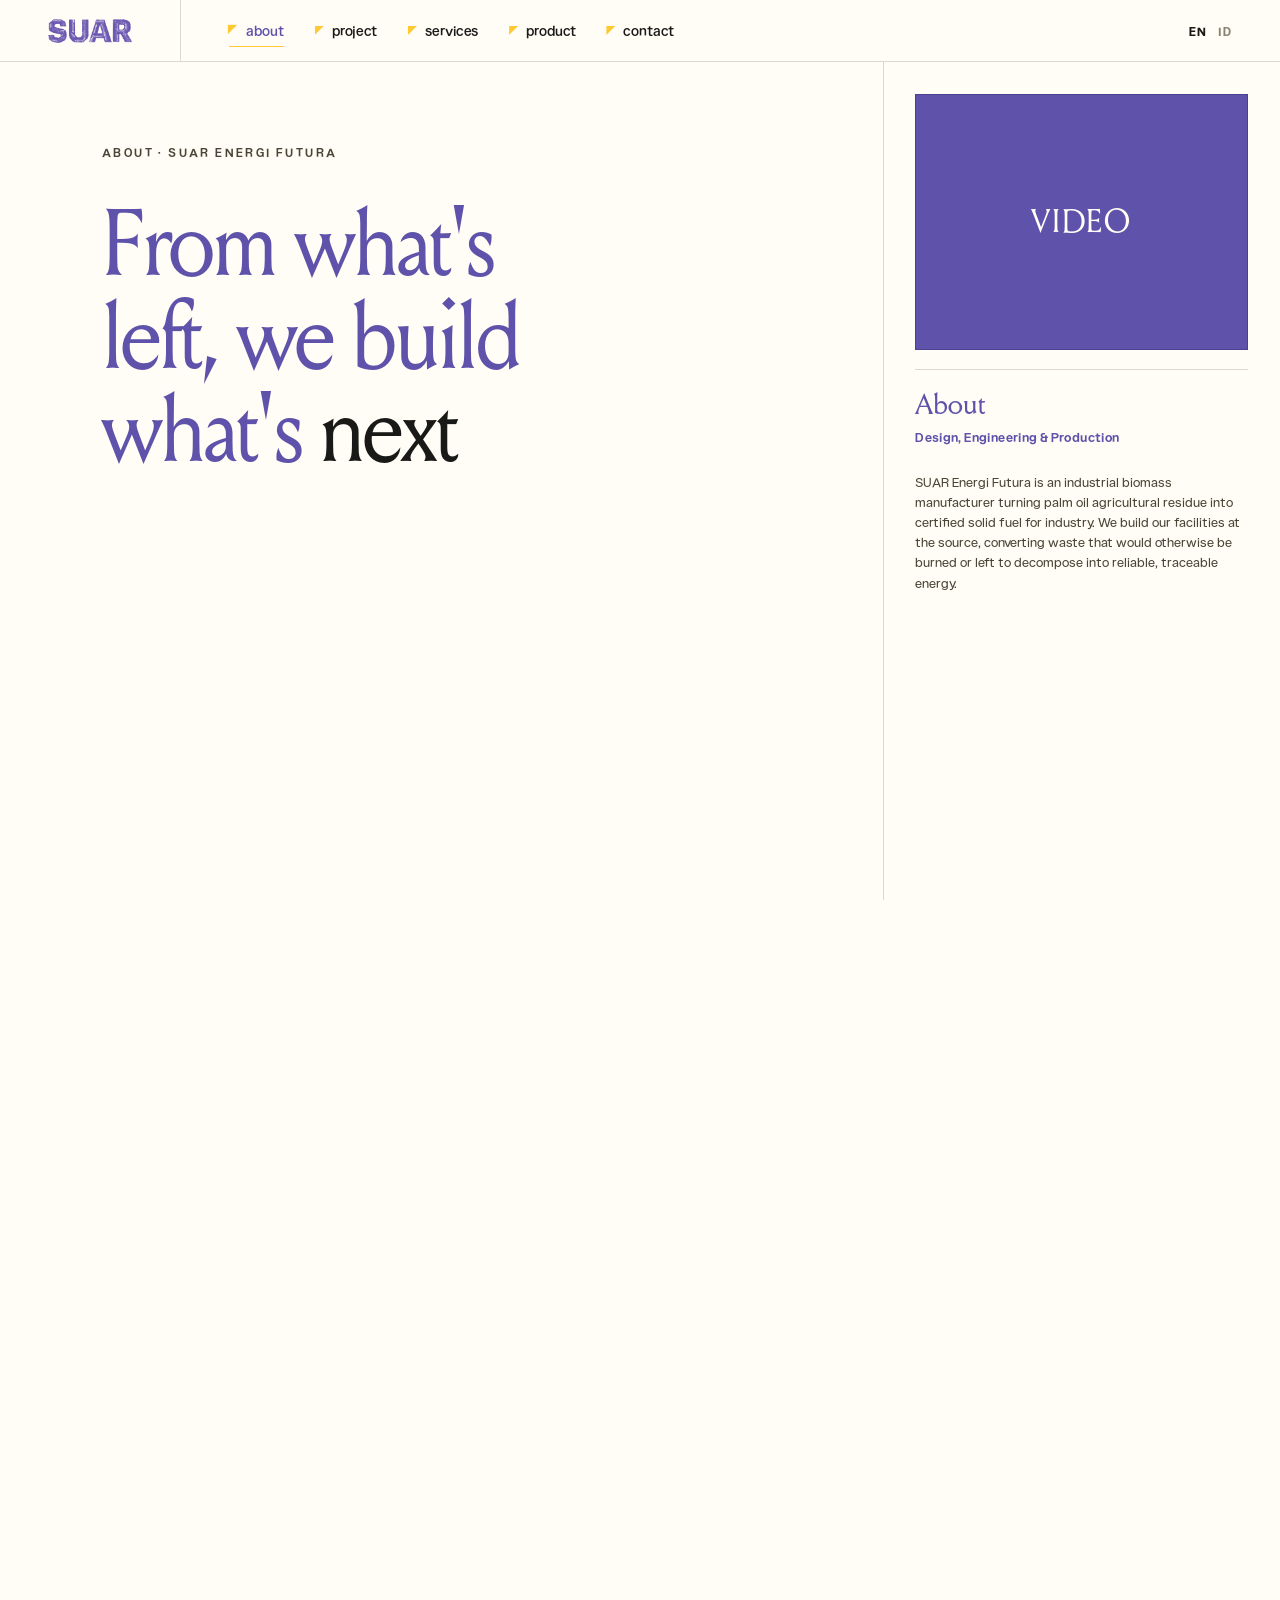
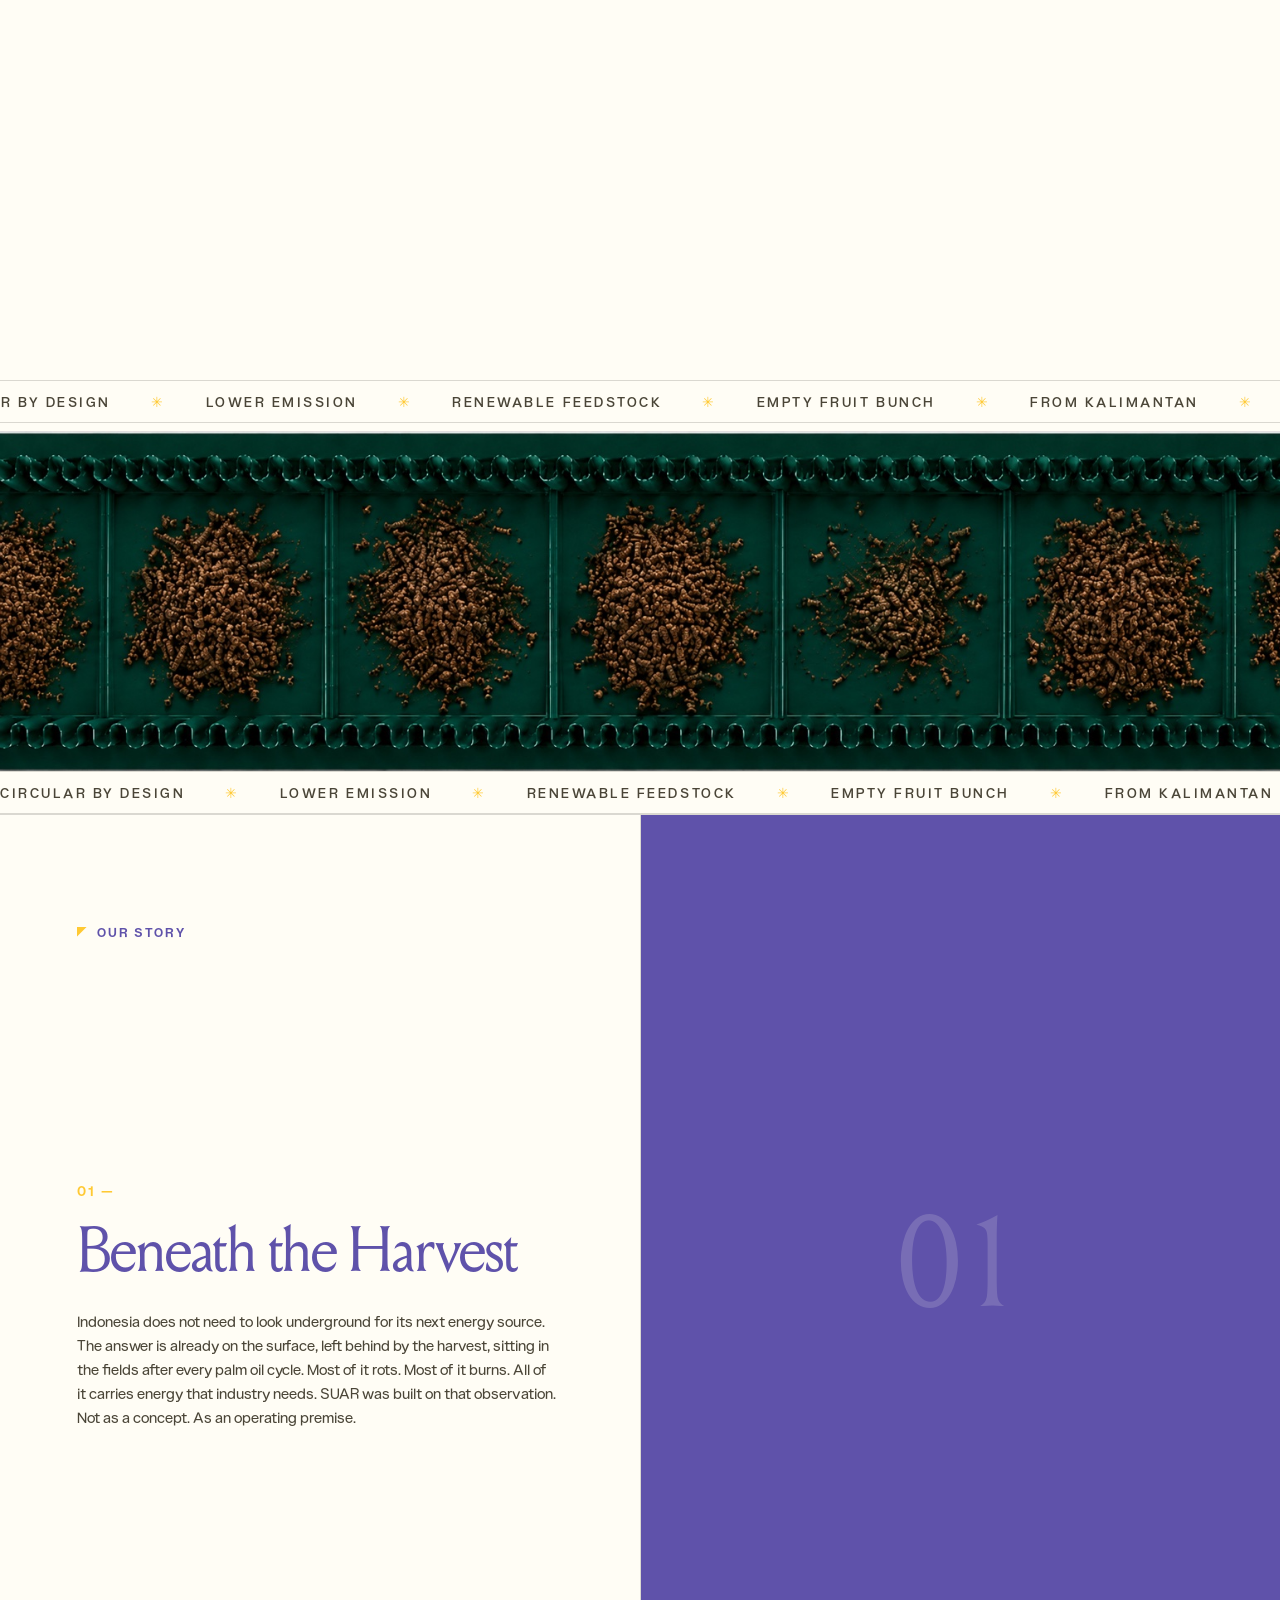
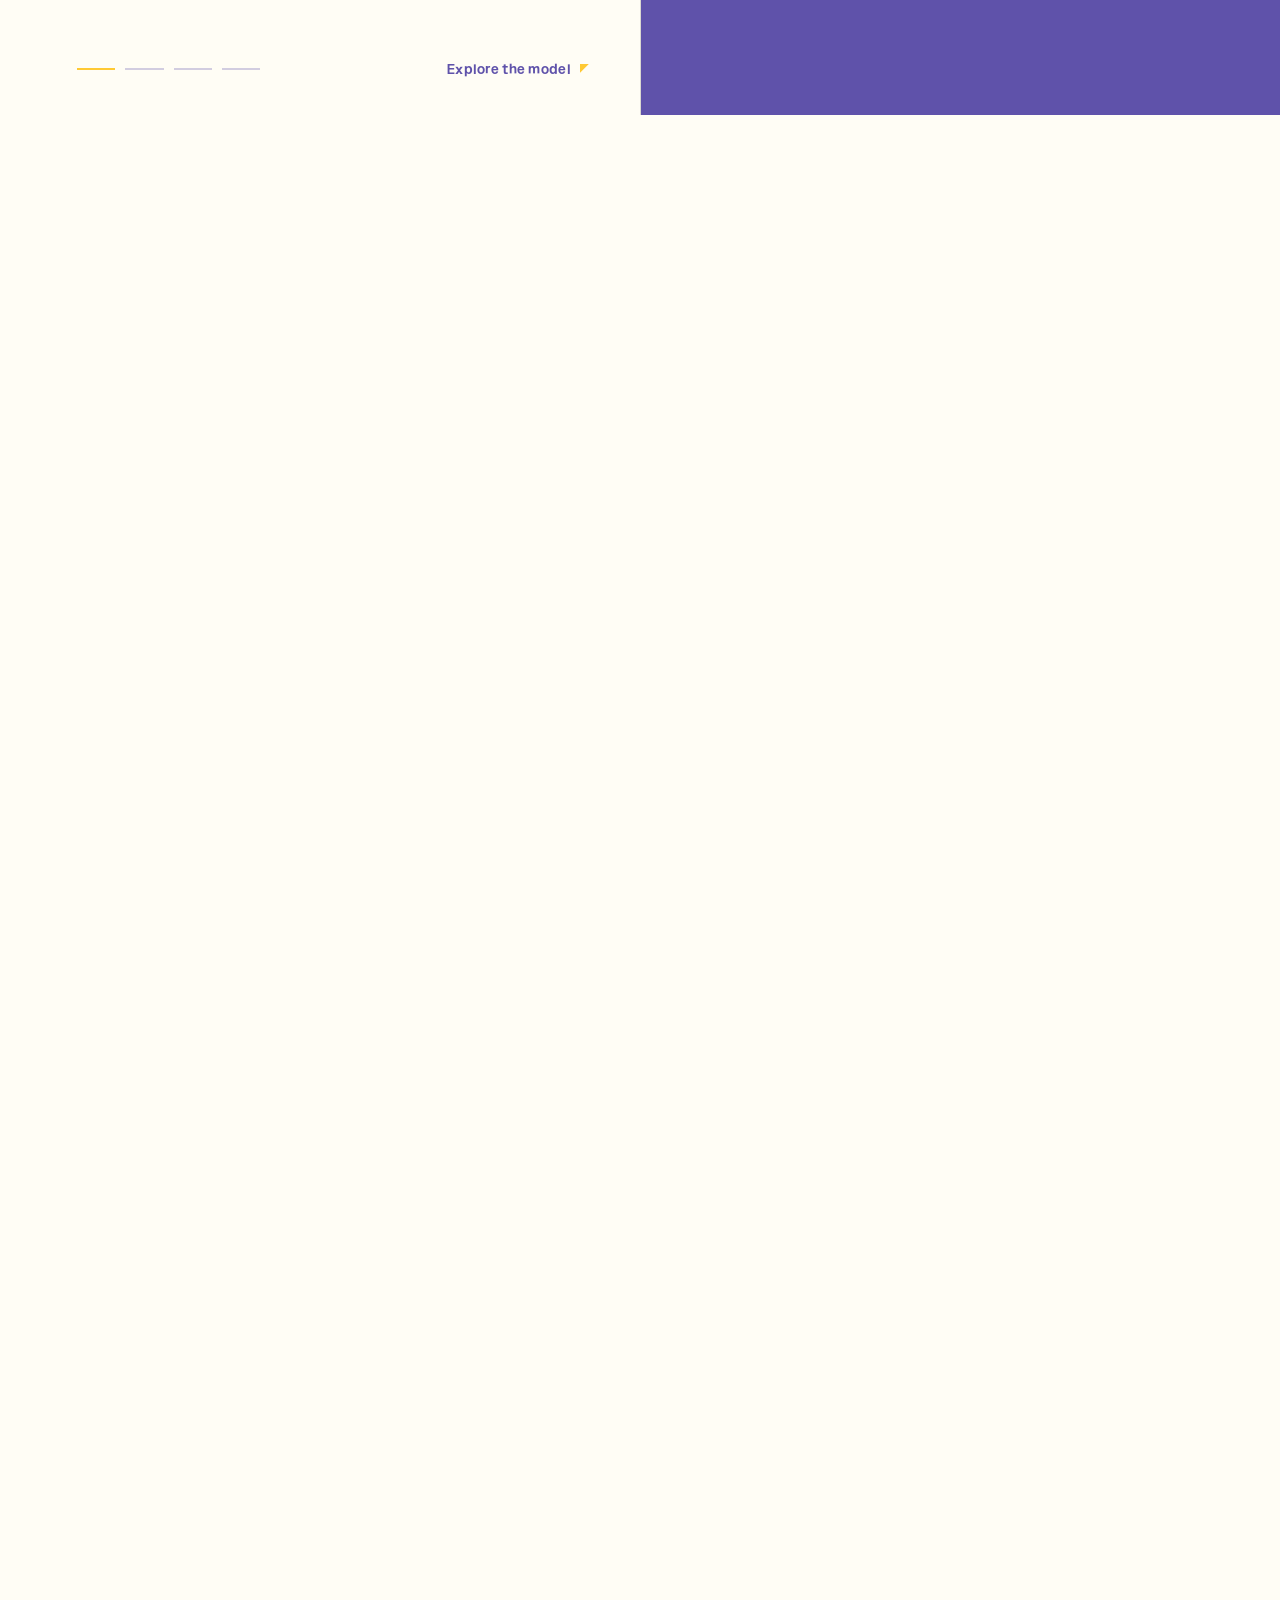
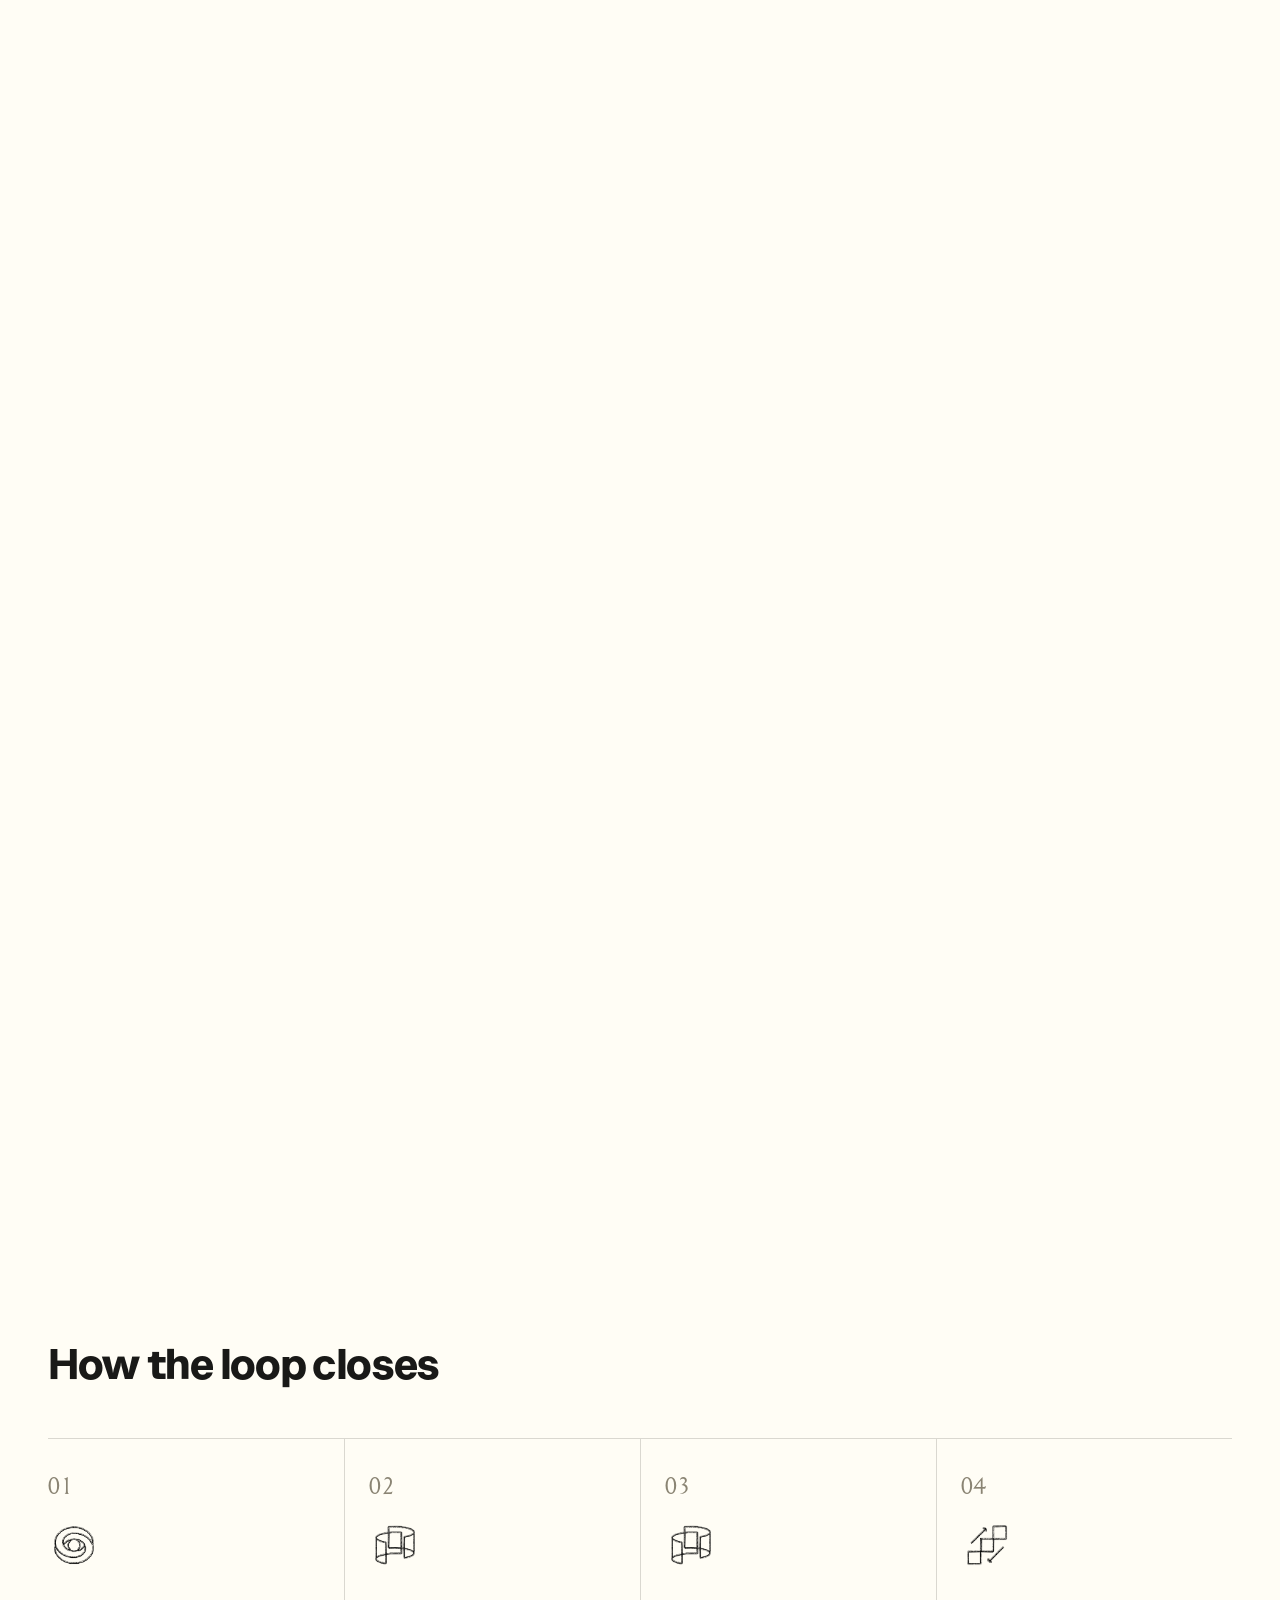
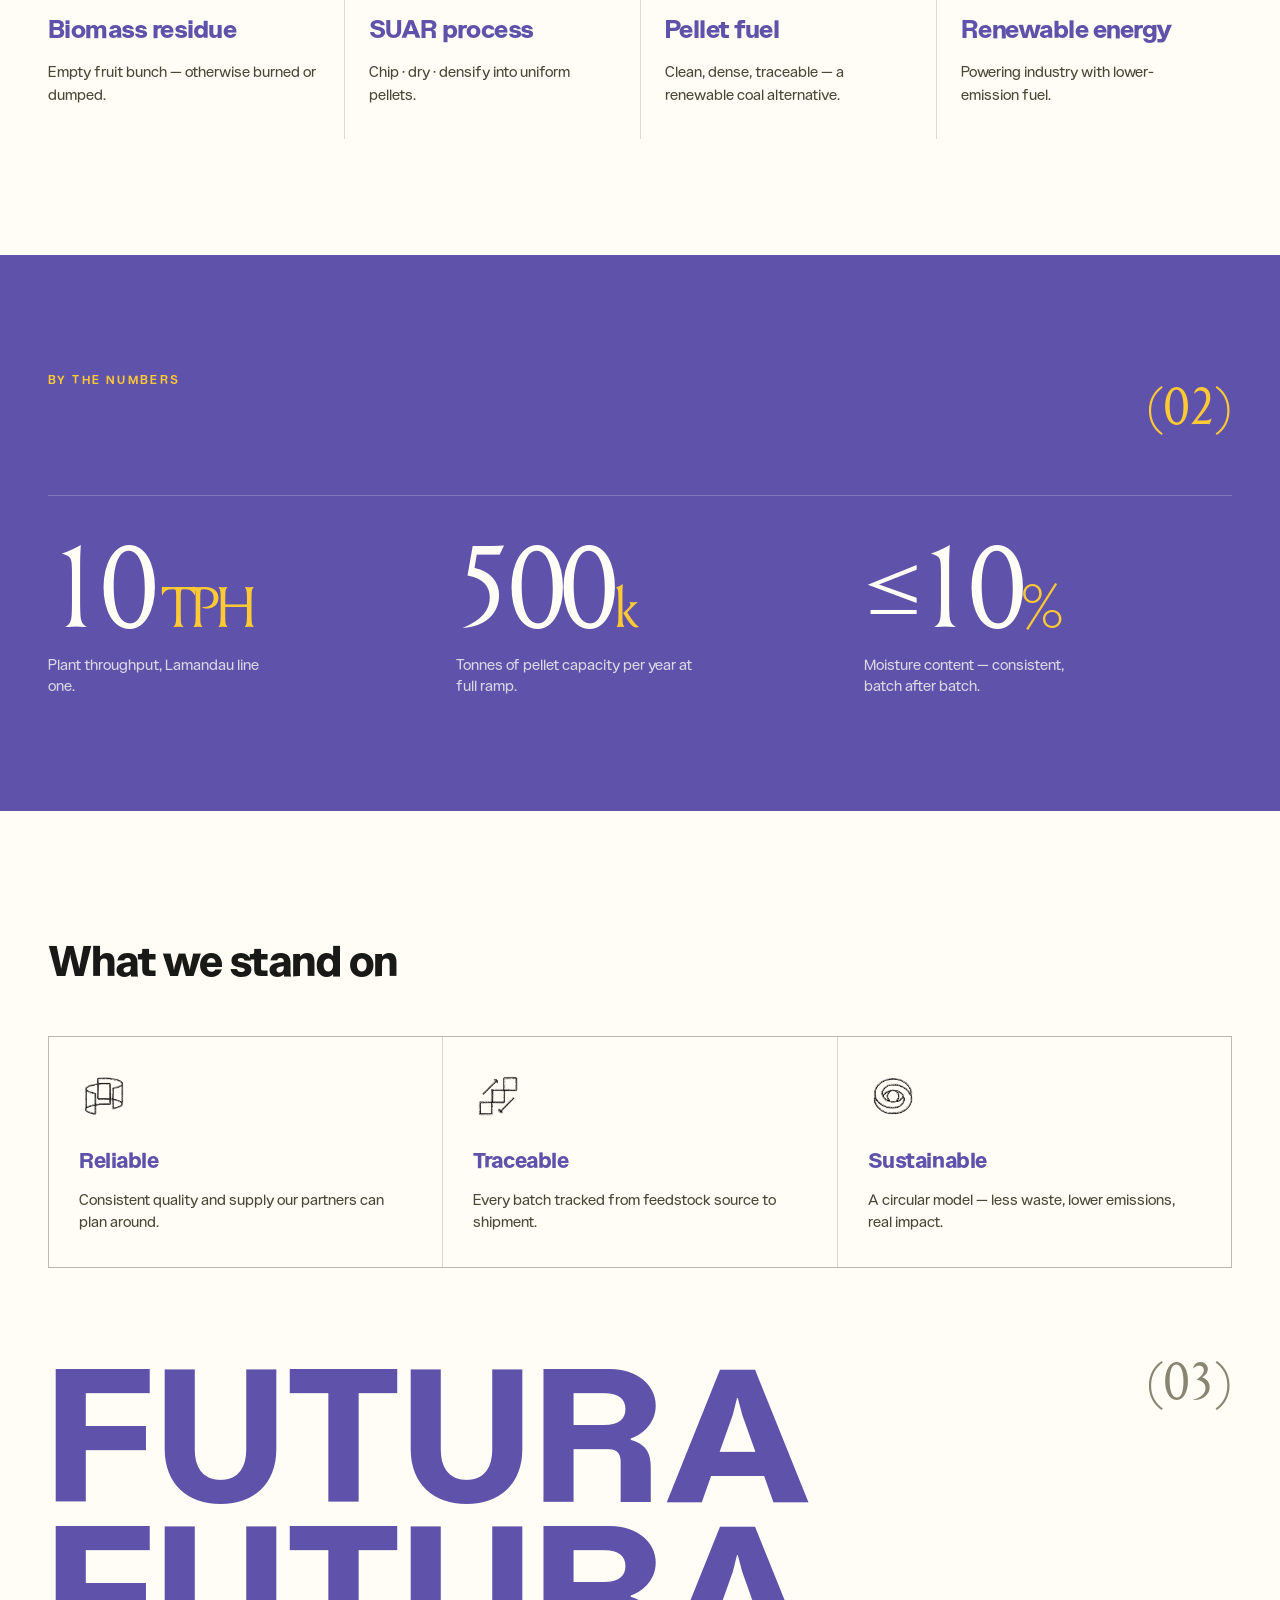
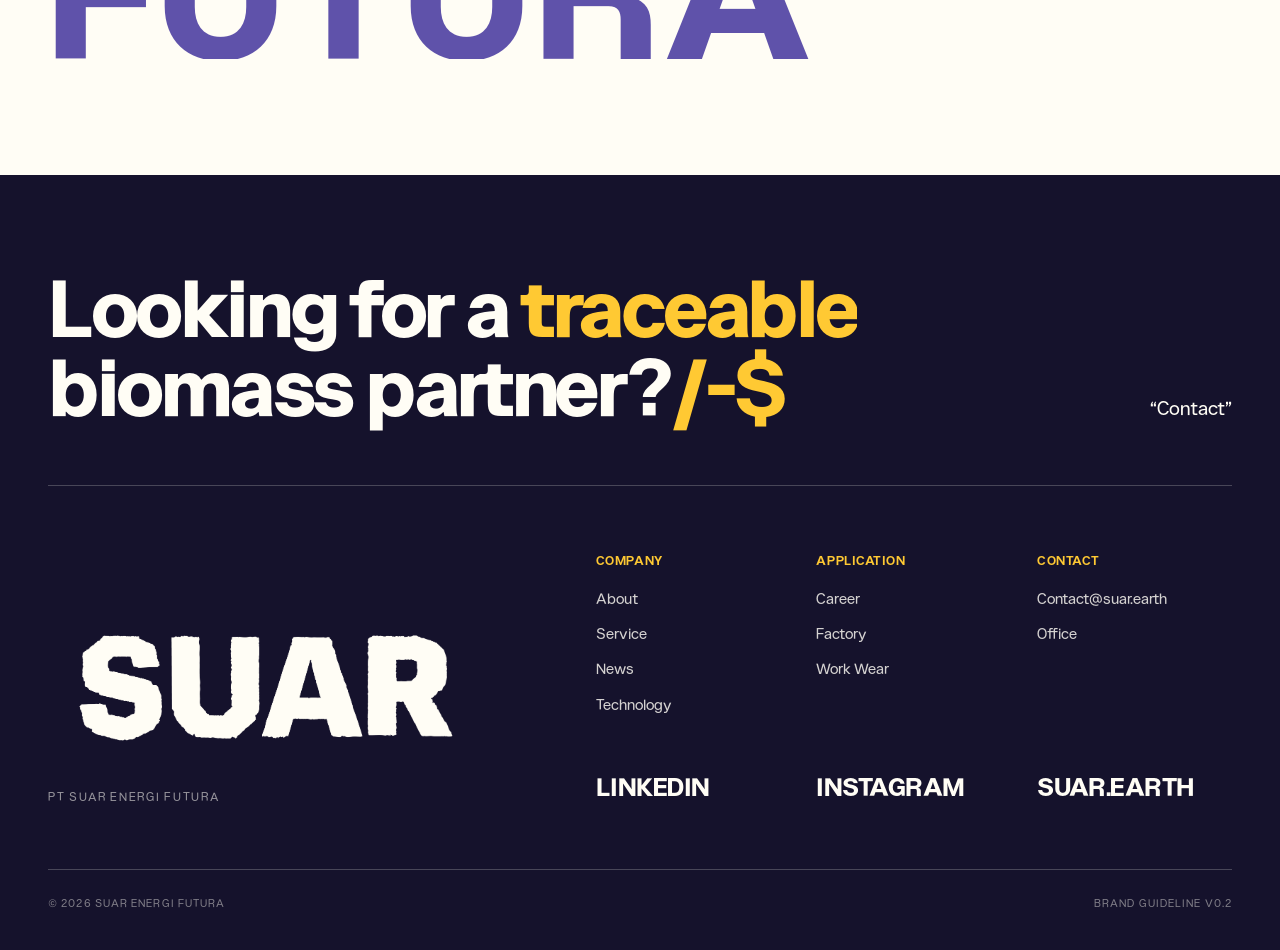
==== commit ad9dd33c: "About: add running-text marquee below the belt band (mirrored direction) Co-Authored-By: Claude Opus" ====
--- a/about.html
+++ b/about.html
@@ -105,6 +105,14 @@
     <img src="images/pellet-belt.jpg" alt="">
   </div>
   <span class="ph-tag">Biomass Pellet · EFB</span>
+</div>
+
+<!-- ============ MARQUEE (below belt) ============ -->
+<div class="marquee">
+  <div class="marquee-track" style="animation-direction:reverse">
+    <span>Circular by design</span><span>Lower emission</span><span>Renewable feedstock</span><span>Empty fruit bunch</span><span>From Kalimantan</span>
+    <span>Circular by design</span><span>Lower emission</span><span>Renewable feedstock</span><span>Empty fruit bunch</span><span>From Kalimantan</span>
+  </div>
 </div>
 
 <!-- ============ STORY (UV) ============ -->
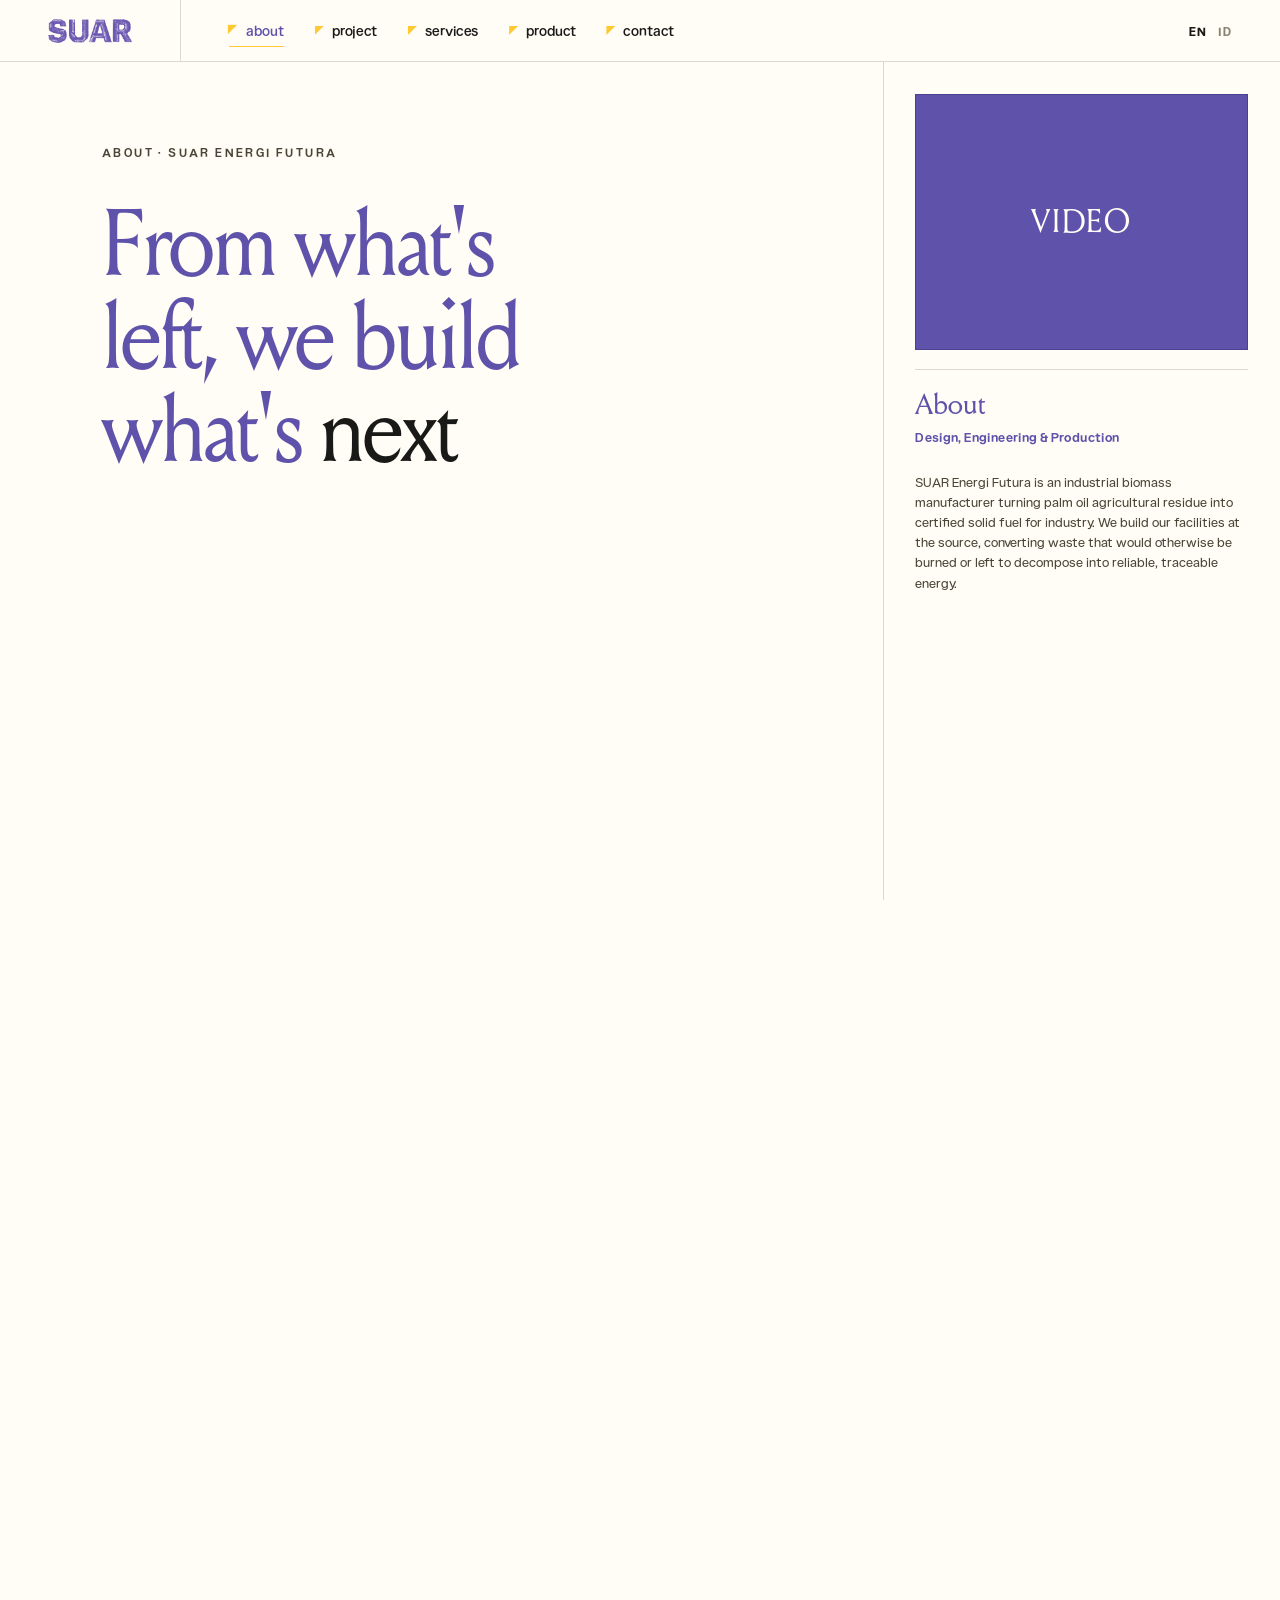
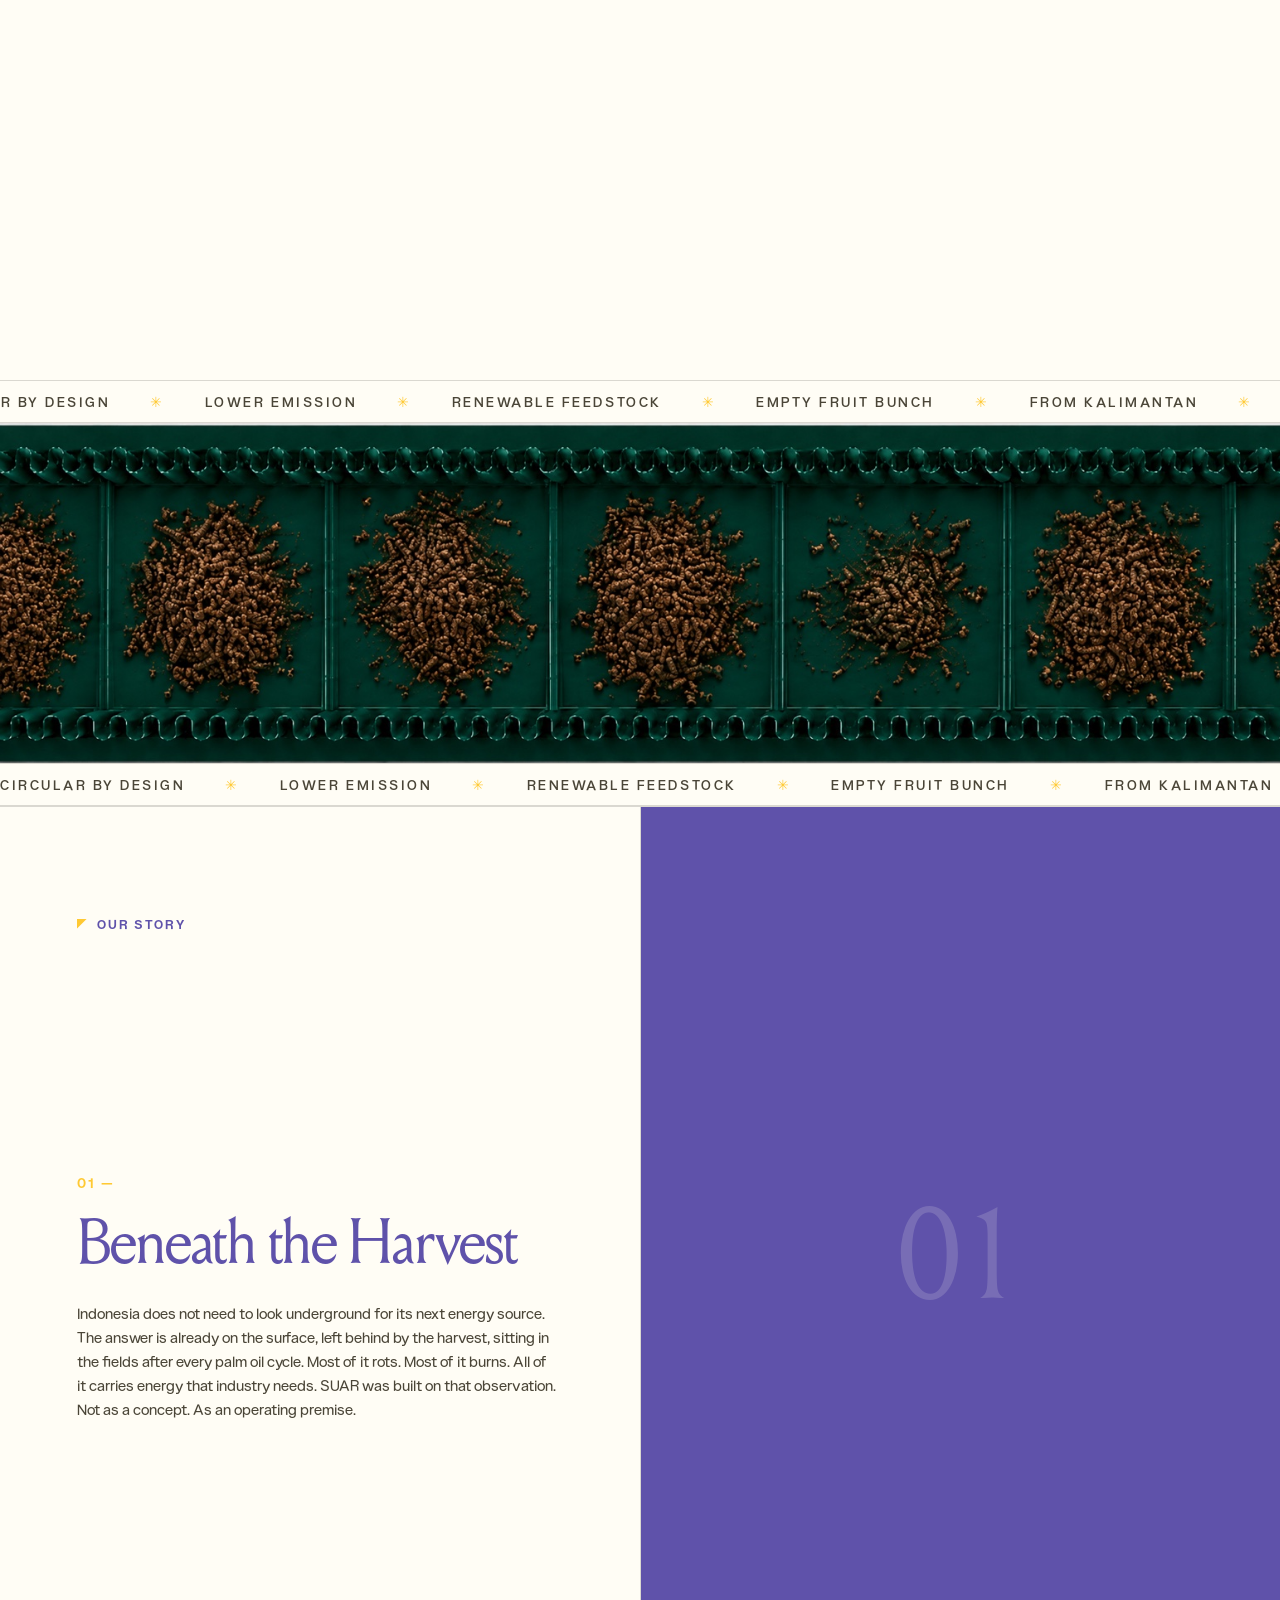
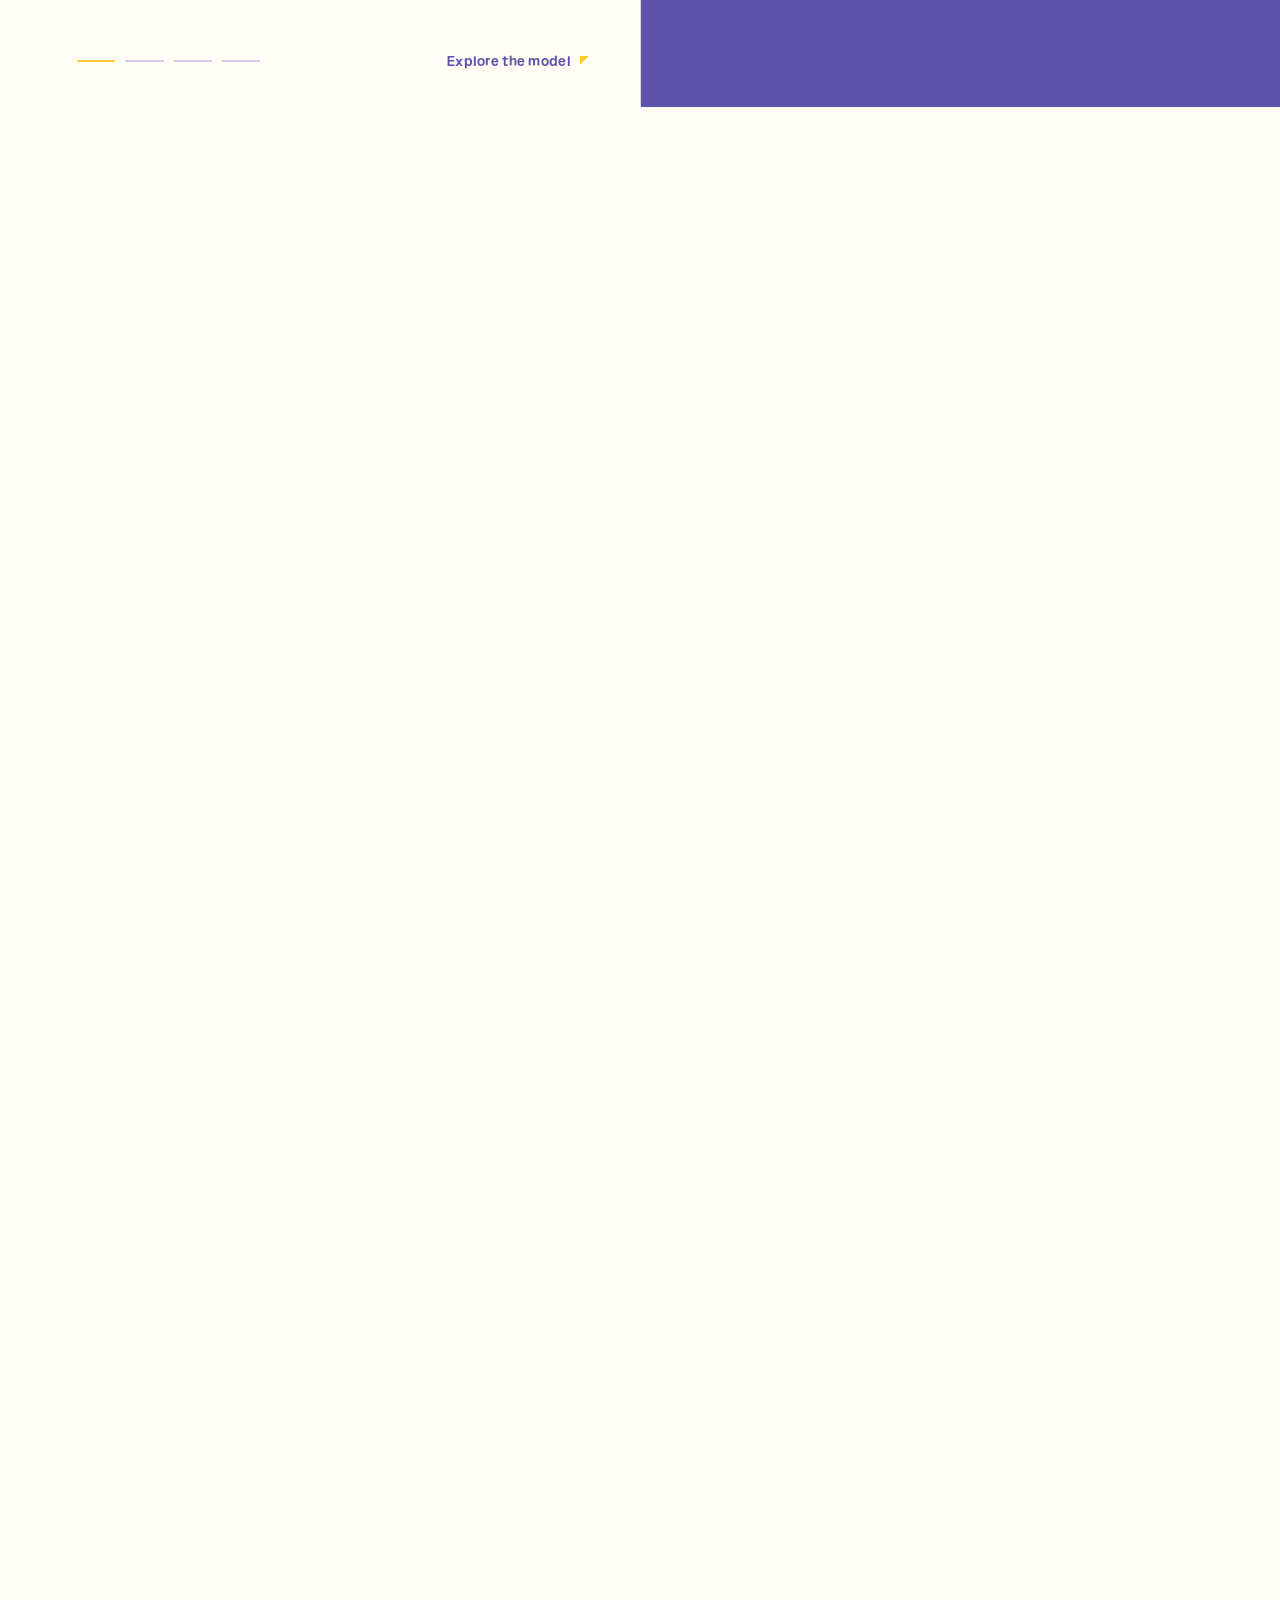
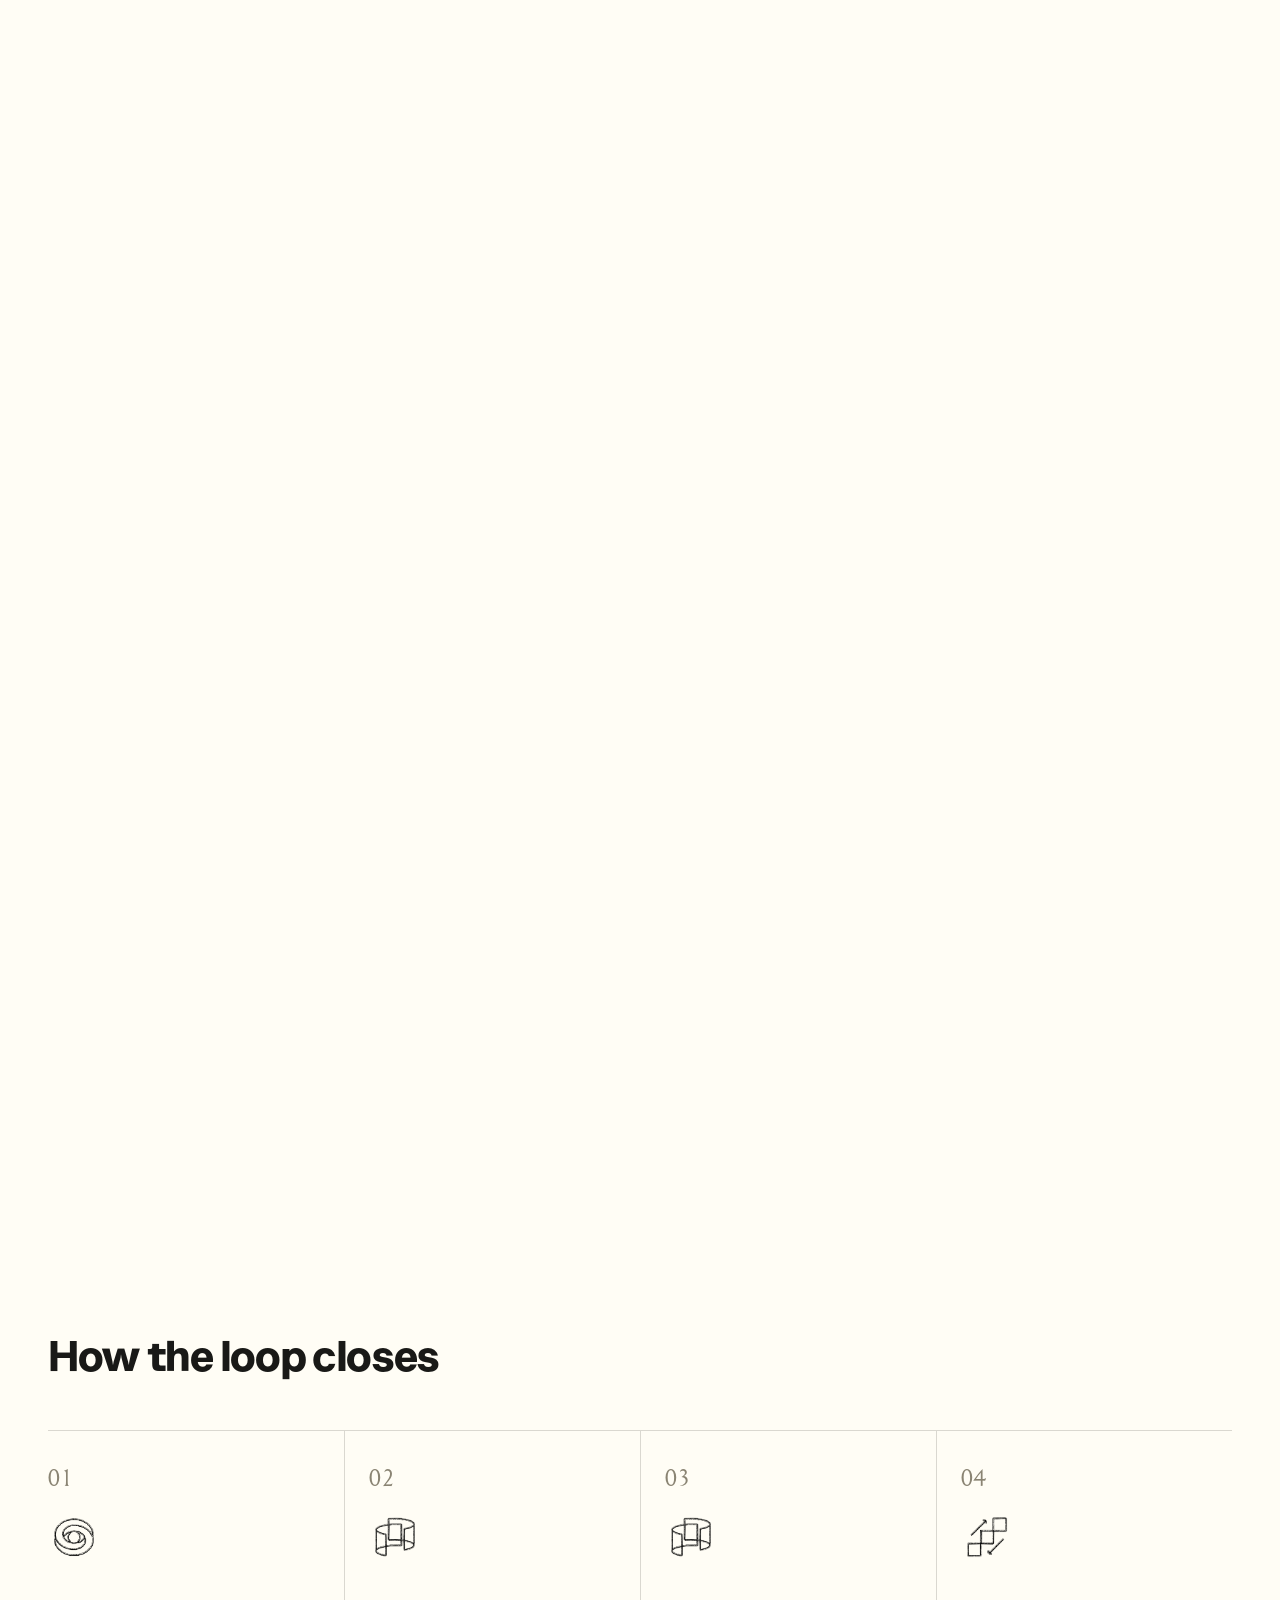
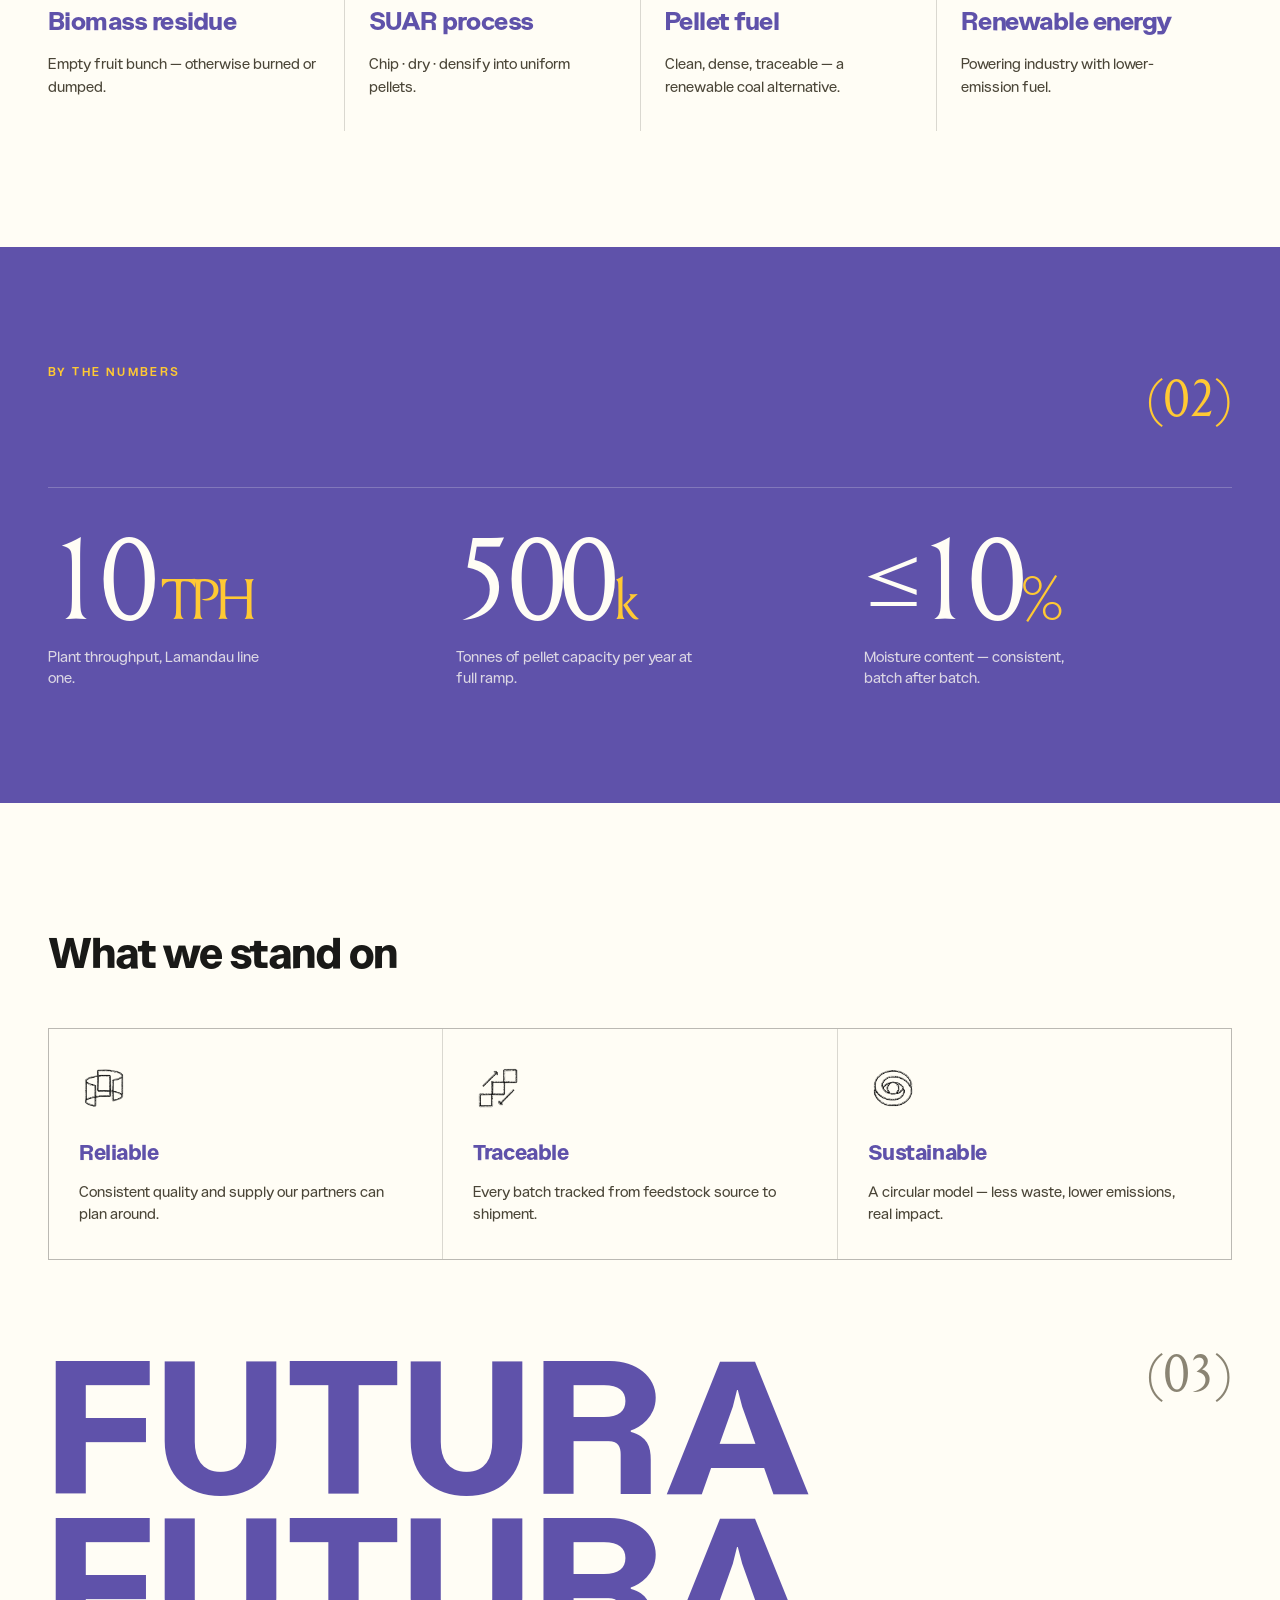
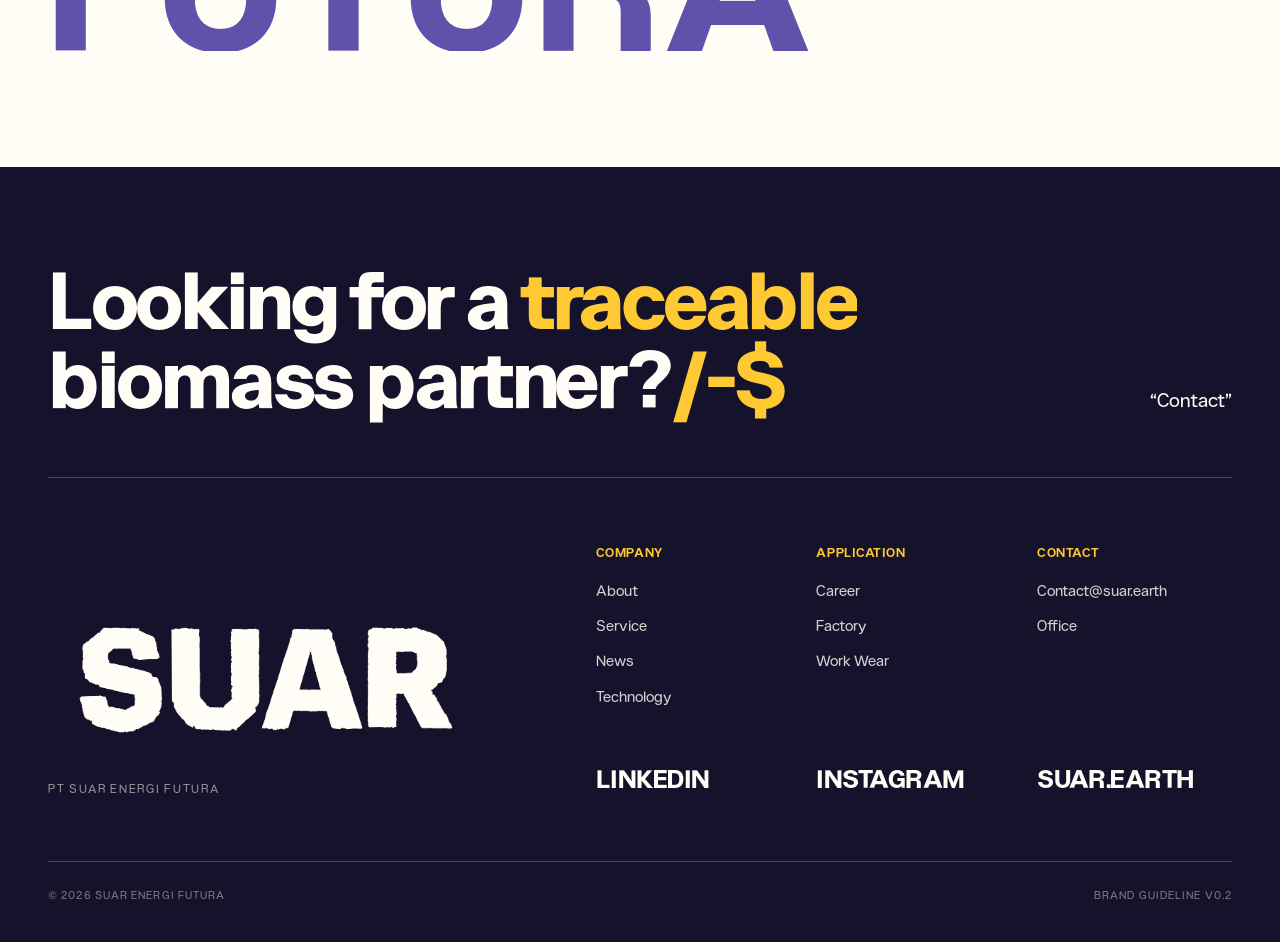
==== commit 1396a5e1: "About: remove 8px gap between marquee and belt band Co-Authored-By: Claude Opus 4.8 (1M context) <no" ====
--- a/about.html
+++ b/about.html
@@ -410,7 +410,7 @@
 .vts-body { font-size:clamp(14px,1.15vw,18px); line-height:1.55; color:var(--ink-soft); max-width:44ch; }
 
 /* pellet conveyor belt (design image) drifts right, seamless loop */
-.about-photo { height:clamp(240px,28vw,340px); margin-top:8px; position:relative; overflow:hidden; background:#022017; }
+.about-photo { height:clamp(240px,28vw,340px); margin:0; position:relative; overflow:hidden; background:#022017; }
 .about-photo .ac-track { display:flex; width:max-content; height:100%; animation:ac-drift 45s linear infinite; will-change:transform; }
 .about-photo .ac-track img { height:100%; width:auto; max-width:none; display:block; }
 @keyframes ac-drift { from { transform:translateX(-25%); } to { transform:translateX(0); } }
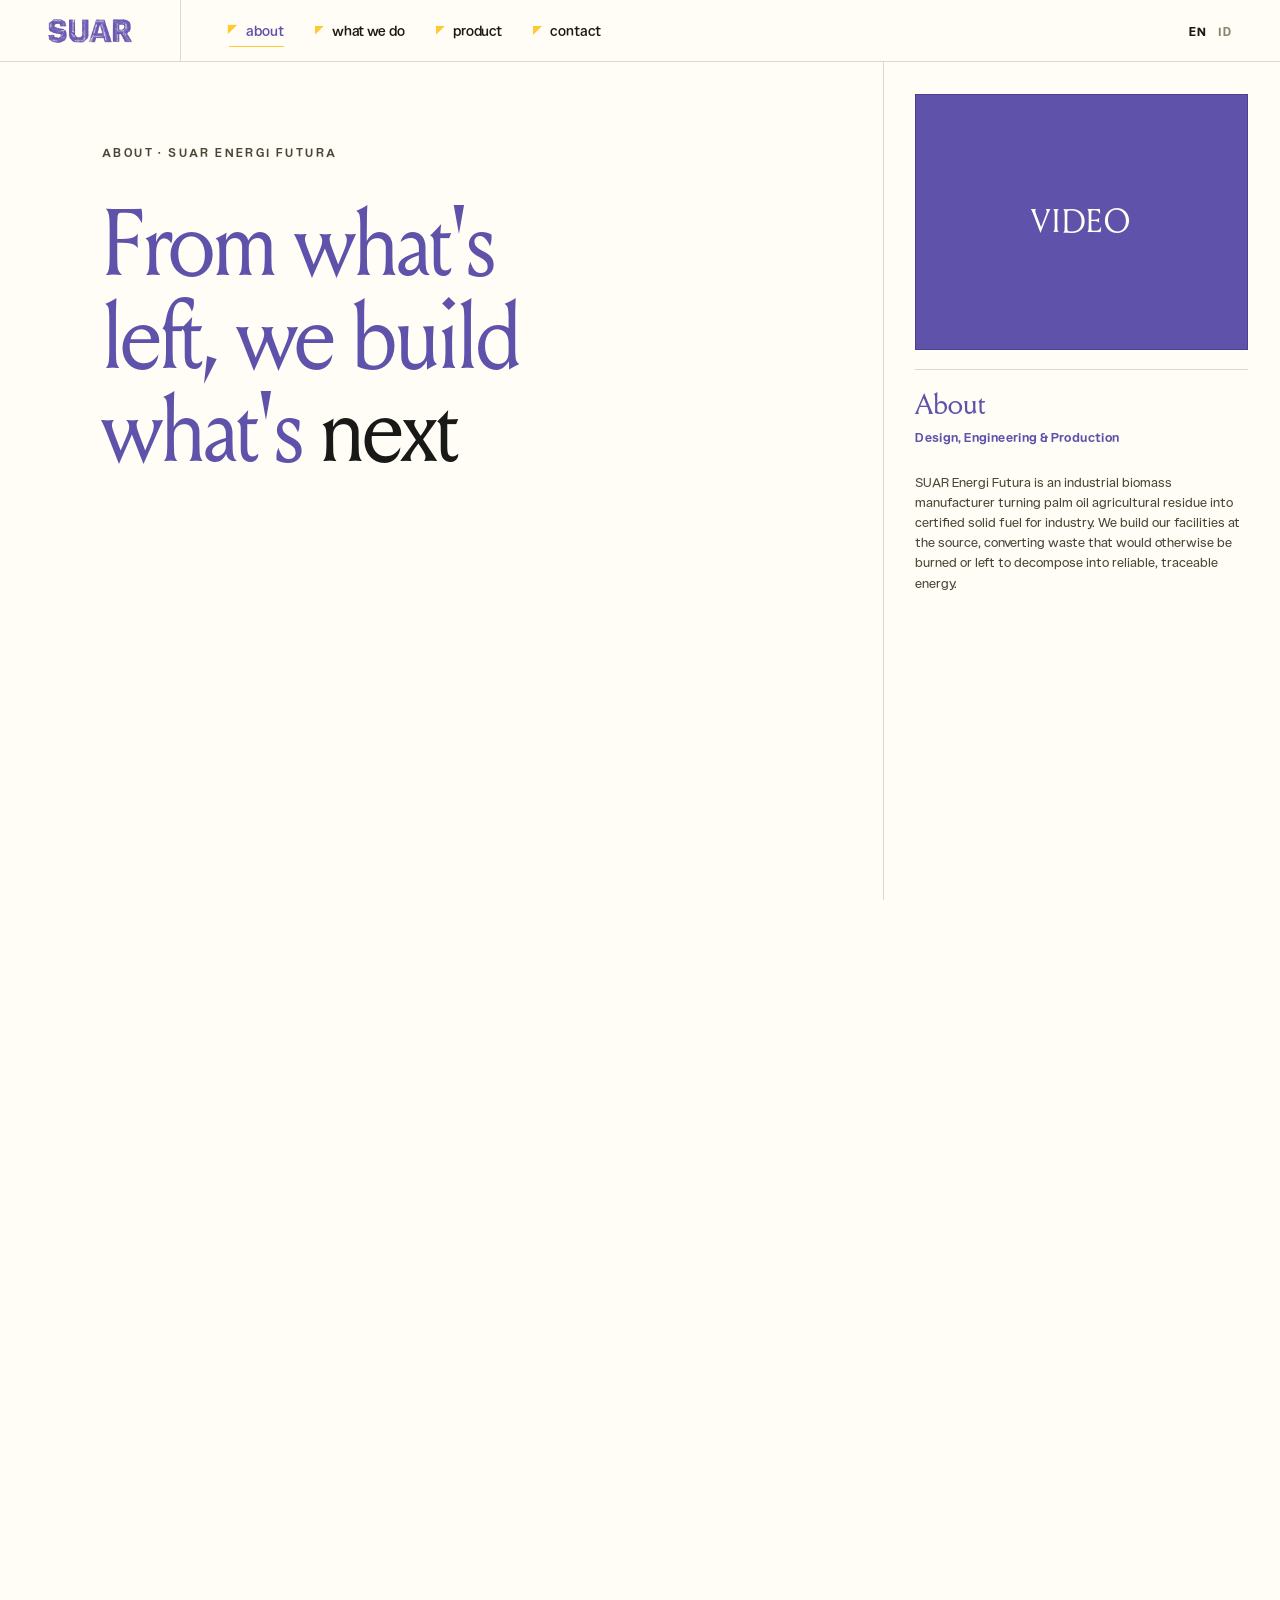
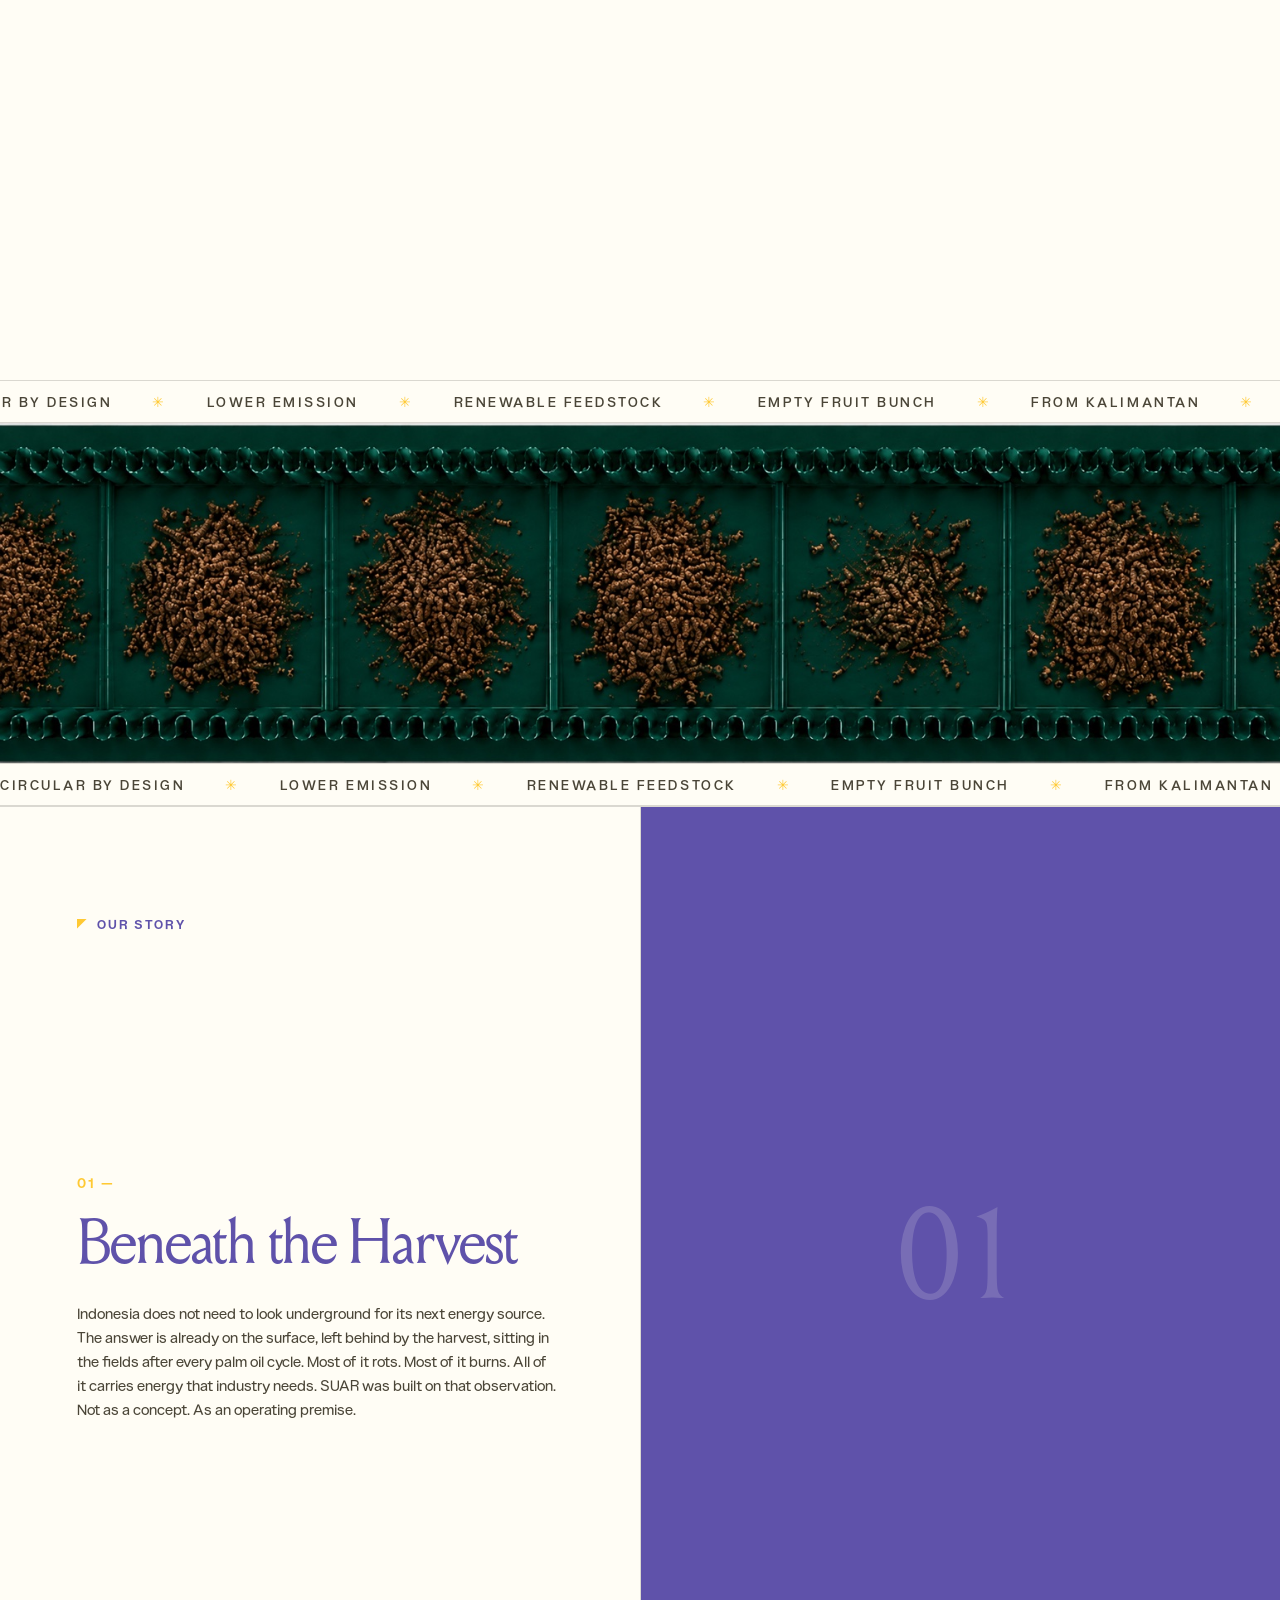
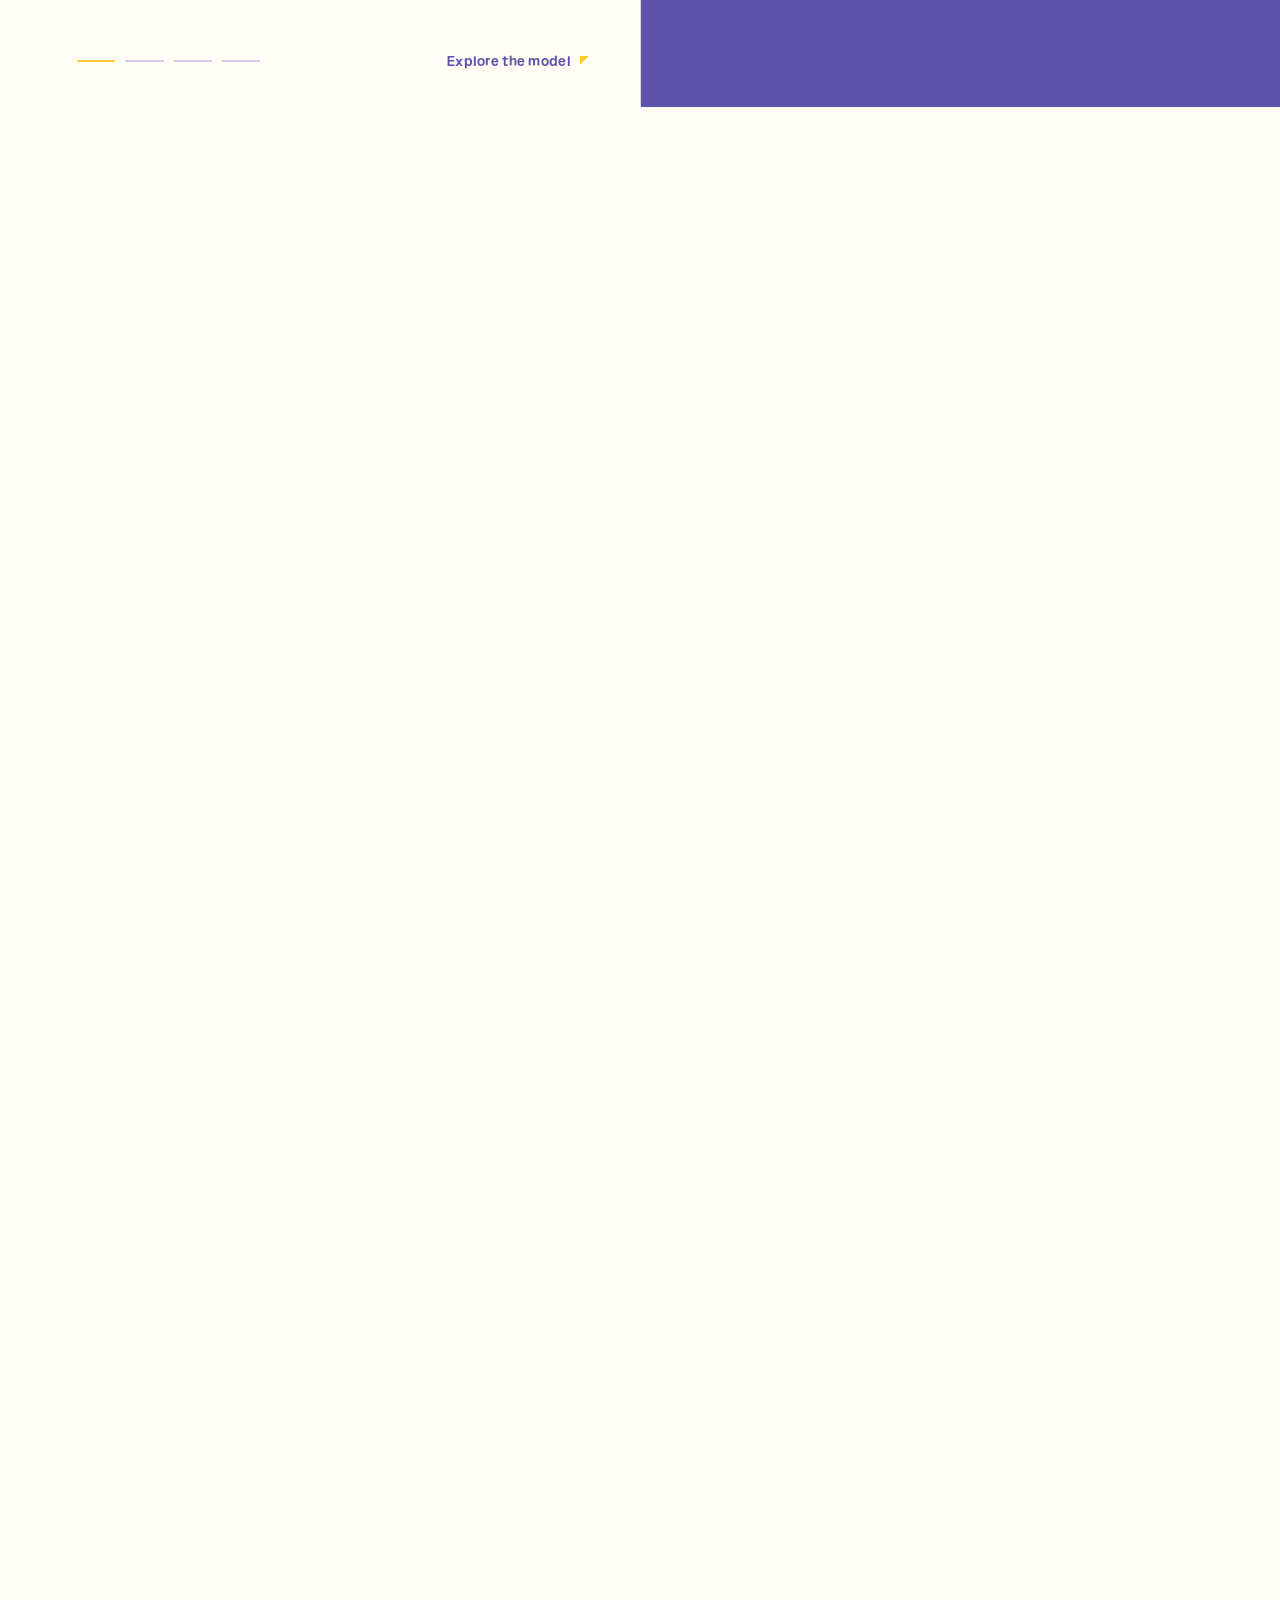
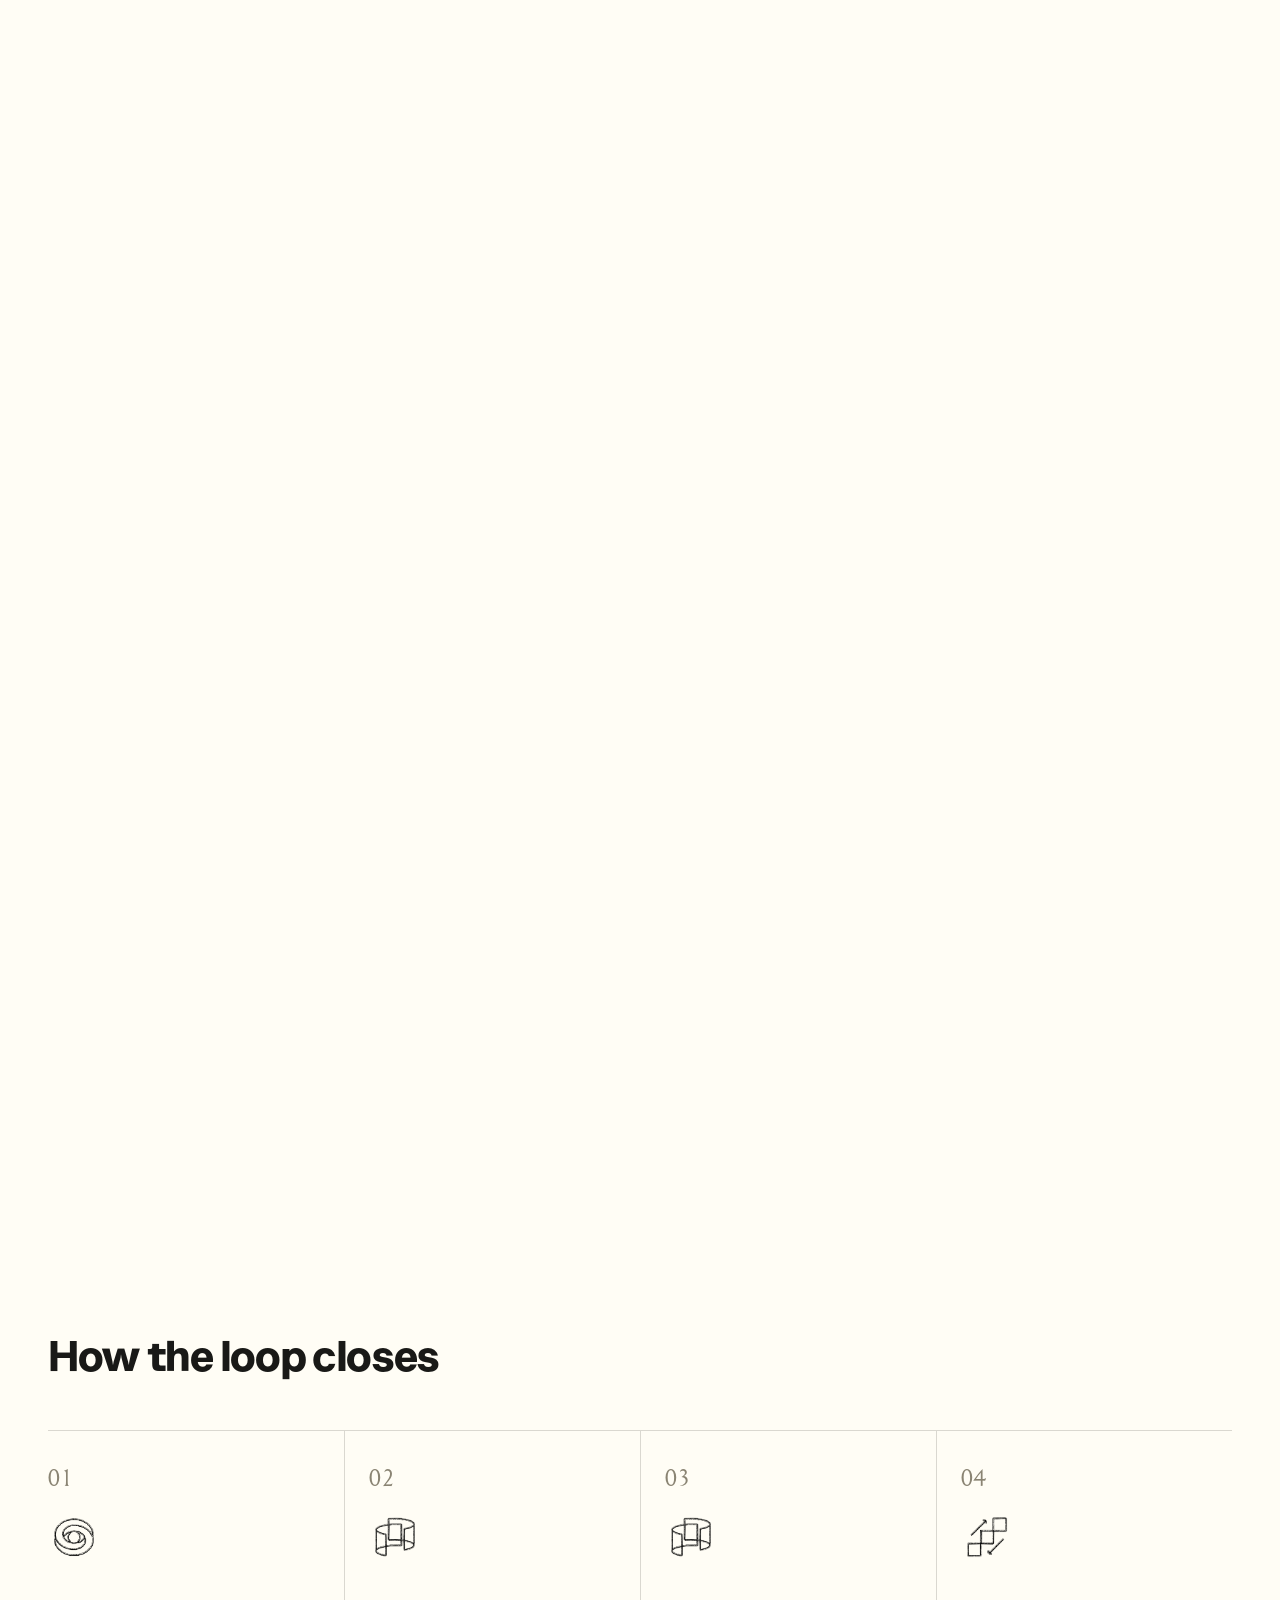
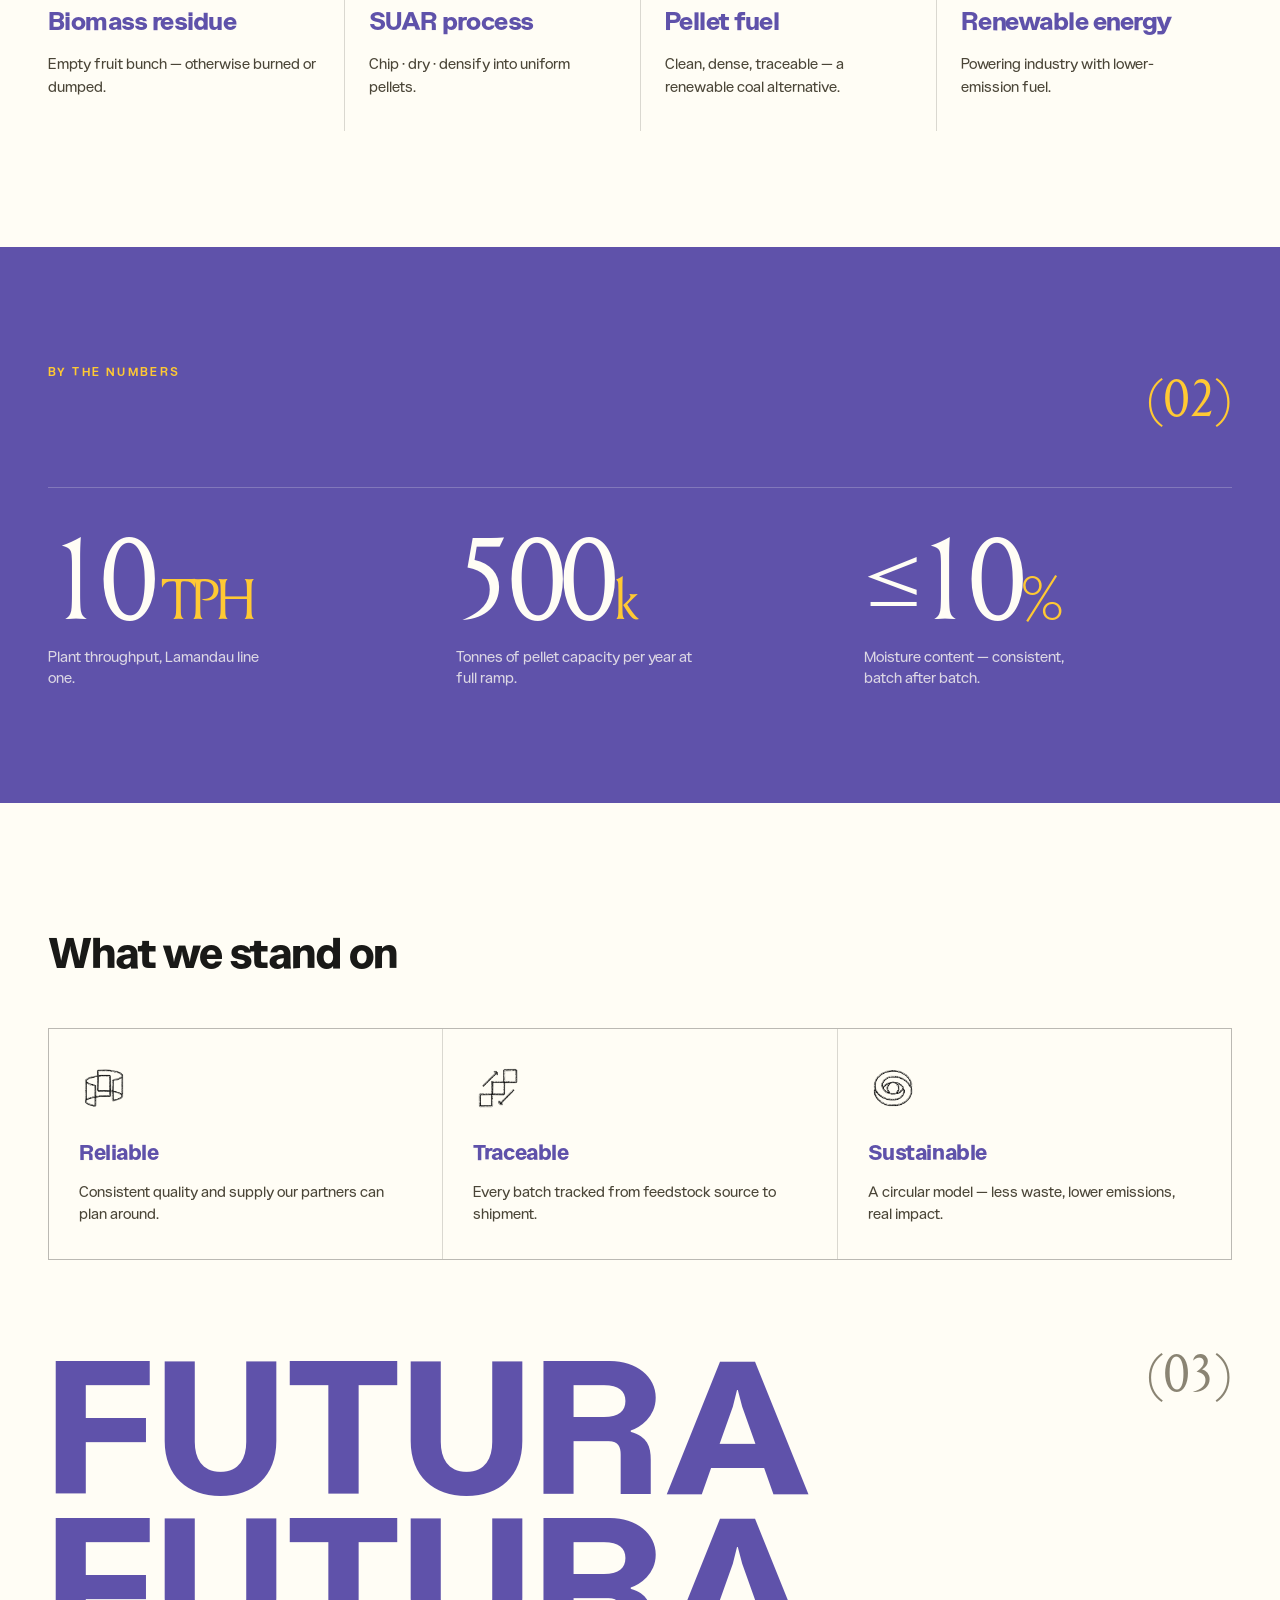
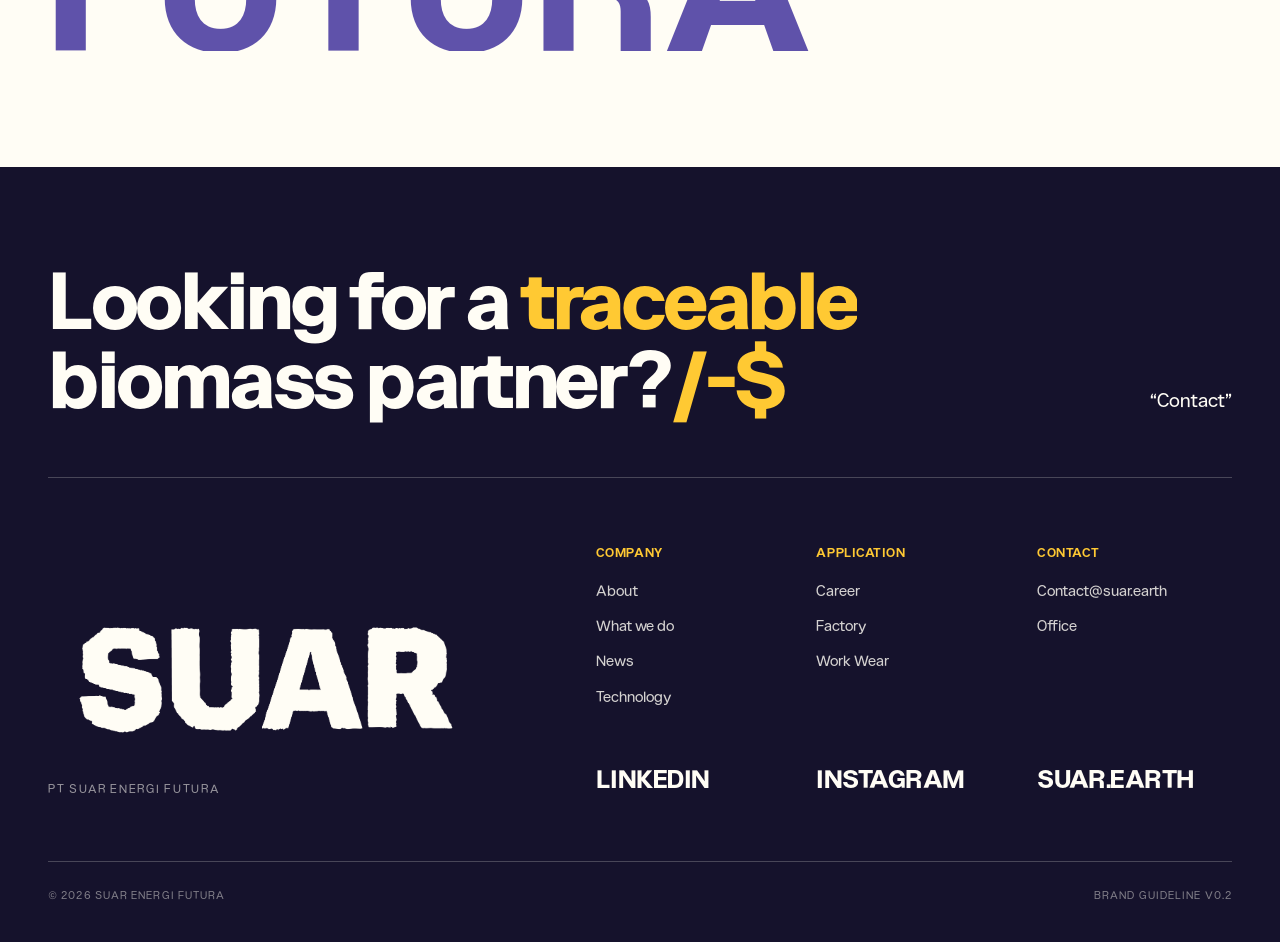
==== commit b30e7c8f: "Nav: merge Project + Services into single 'What we do' page - new what-we-do.html = services (forkli" ====
--- a/about.html
+++ b/about.html
@@ -28,8 +28,7 @@
   <a class="brand" href="index.html"><img class="brand-uv" src="logo-uv.png" alt="SUAR"><img class="brand-dark" src="logo-sg.png" alt=""></a>
   <div class="links">
     <a data-page="about.html" href="about.html"><span class="tick">▼</span><span class="lbl">about</span></a>
-    <a data-page="project.html" href="project.html"><span class="tick">▼</span><span class="lbl">project</span></a>
-    <a data-page="services.html" href="services.html"><span class="tick">▼</span><span class="lbl">services</span></a>
+    <a data-page="what-we-do.html" href="what-we-do.html"><span class="tick">▼</span><span class="lbl">what we do</span></a>
     <a data-page="product.html" href="product.html"><span class="tick">▼</span><span class="lbl">product</span></a>
     <a data-page="contact.html" href="contact.html"><span class="tick">▼</span><span class="lbl">contact</span></a>
     <span class="lang">
@@ -167,7 +166,7 @@
             <button class="ss-dot" type="button" data-go="2" aria-label="Chapter 3"></button>
             <button class="ss-dot" type="button" data-go="3" aria-label="Chapter 4"></button>
           </div>
-          <a class="ss-link" href="services.html">
+          <a class="ss-link" href="what-we-do.html">
             <span data-i18n-en="">Explore the model</span><span data-i18n-id="">Jelajahi modelnya</span>
             <span class="tri" aria-hidden="true"></span>
           </a>
@@ -309,7 +308,7 @@
           <div class="fm-col">
             <h4 data-i18n-en="">Company</h4><h4 data-i18n-id="">Perusahaan</h4>
             <a href="about.html">About</a>
-            <a href="services.html">Service</a>
+            <a href="what-we-do.html">What we do</a>
             <a href="news.html">News</a>
             <a href="#">Technology</a>
           </div>
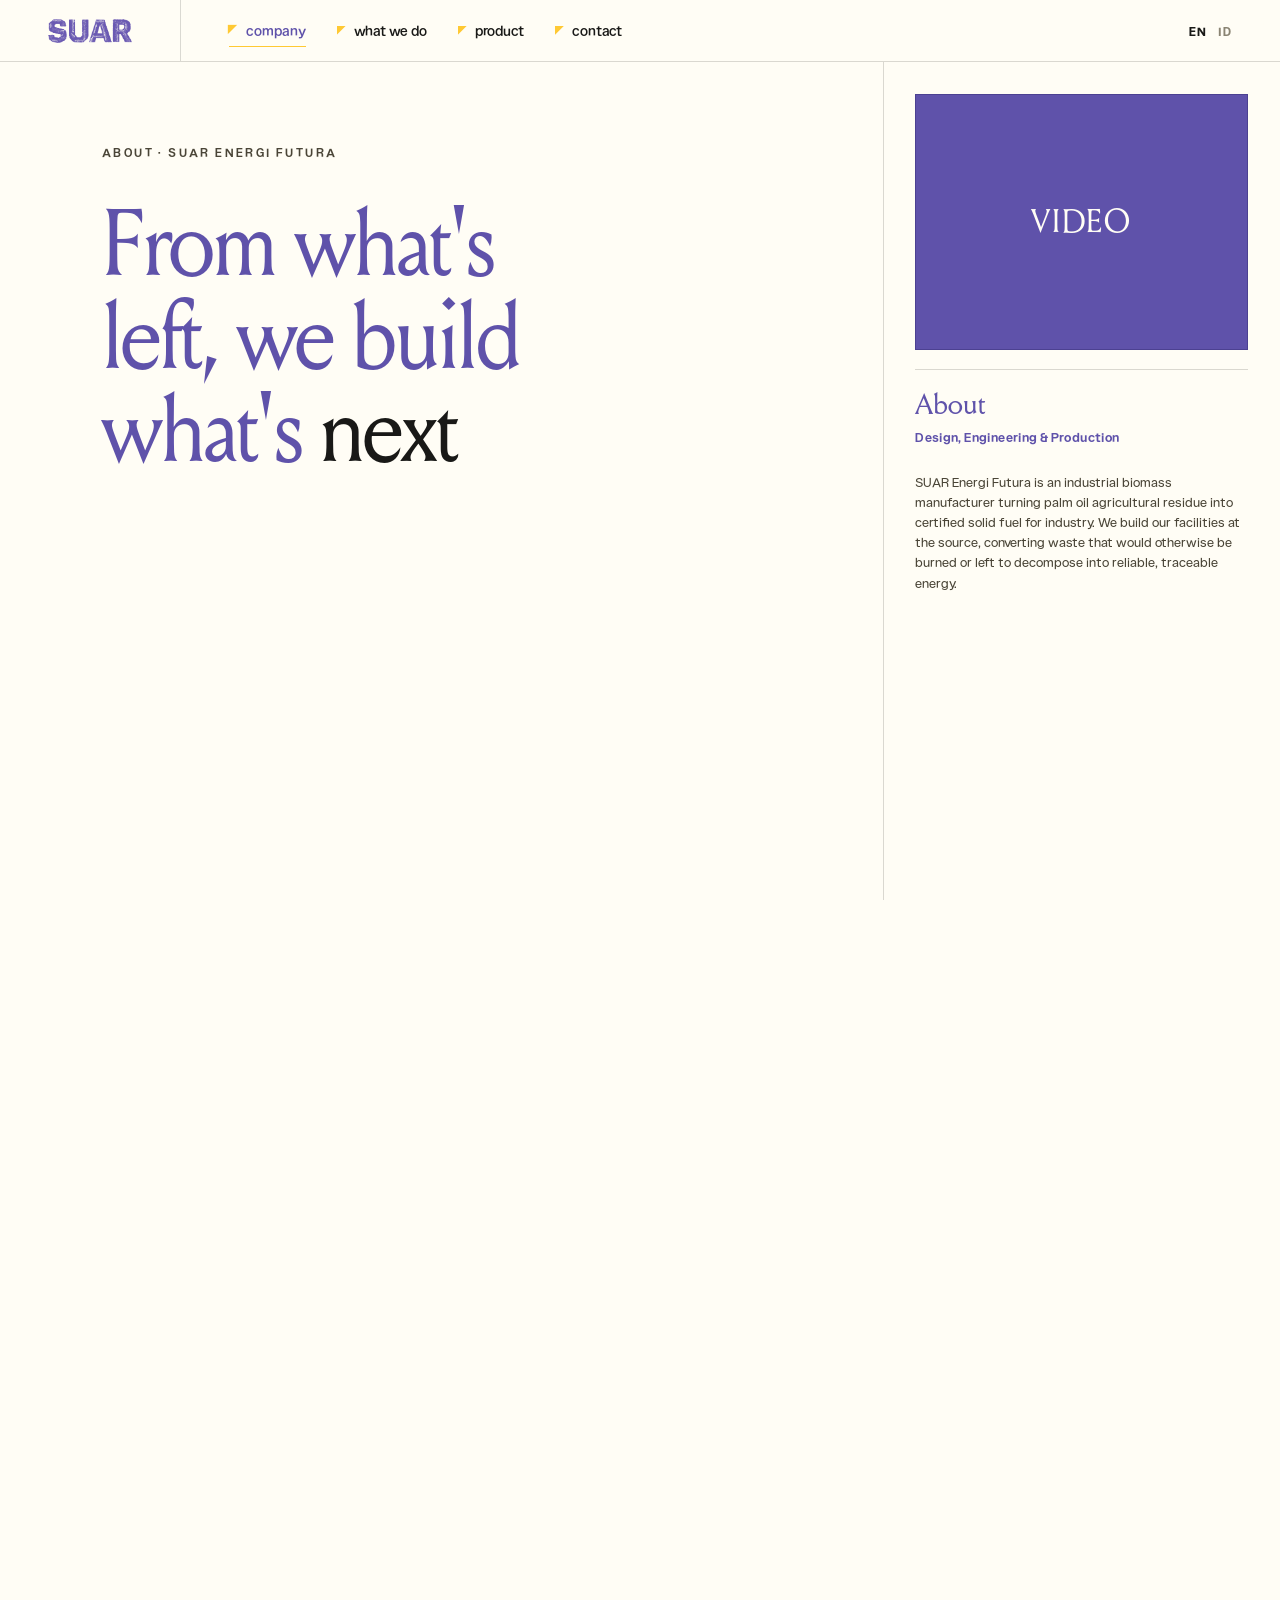
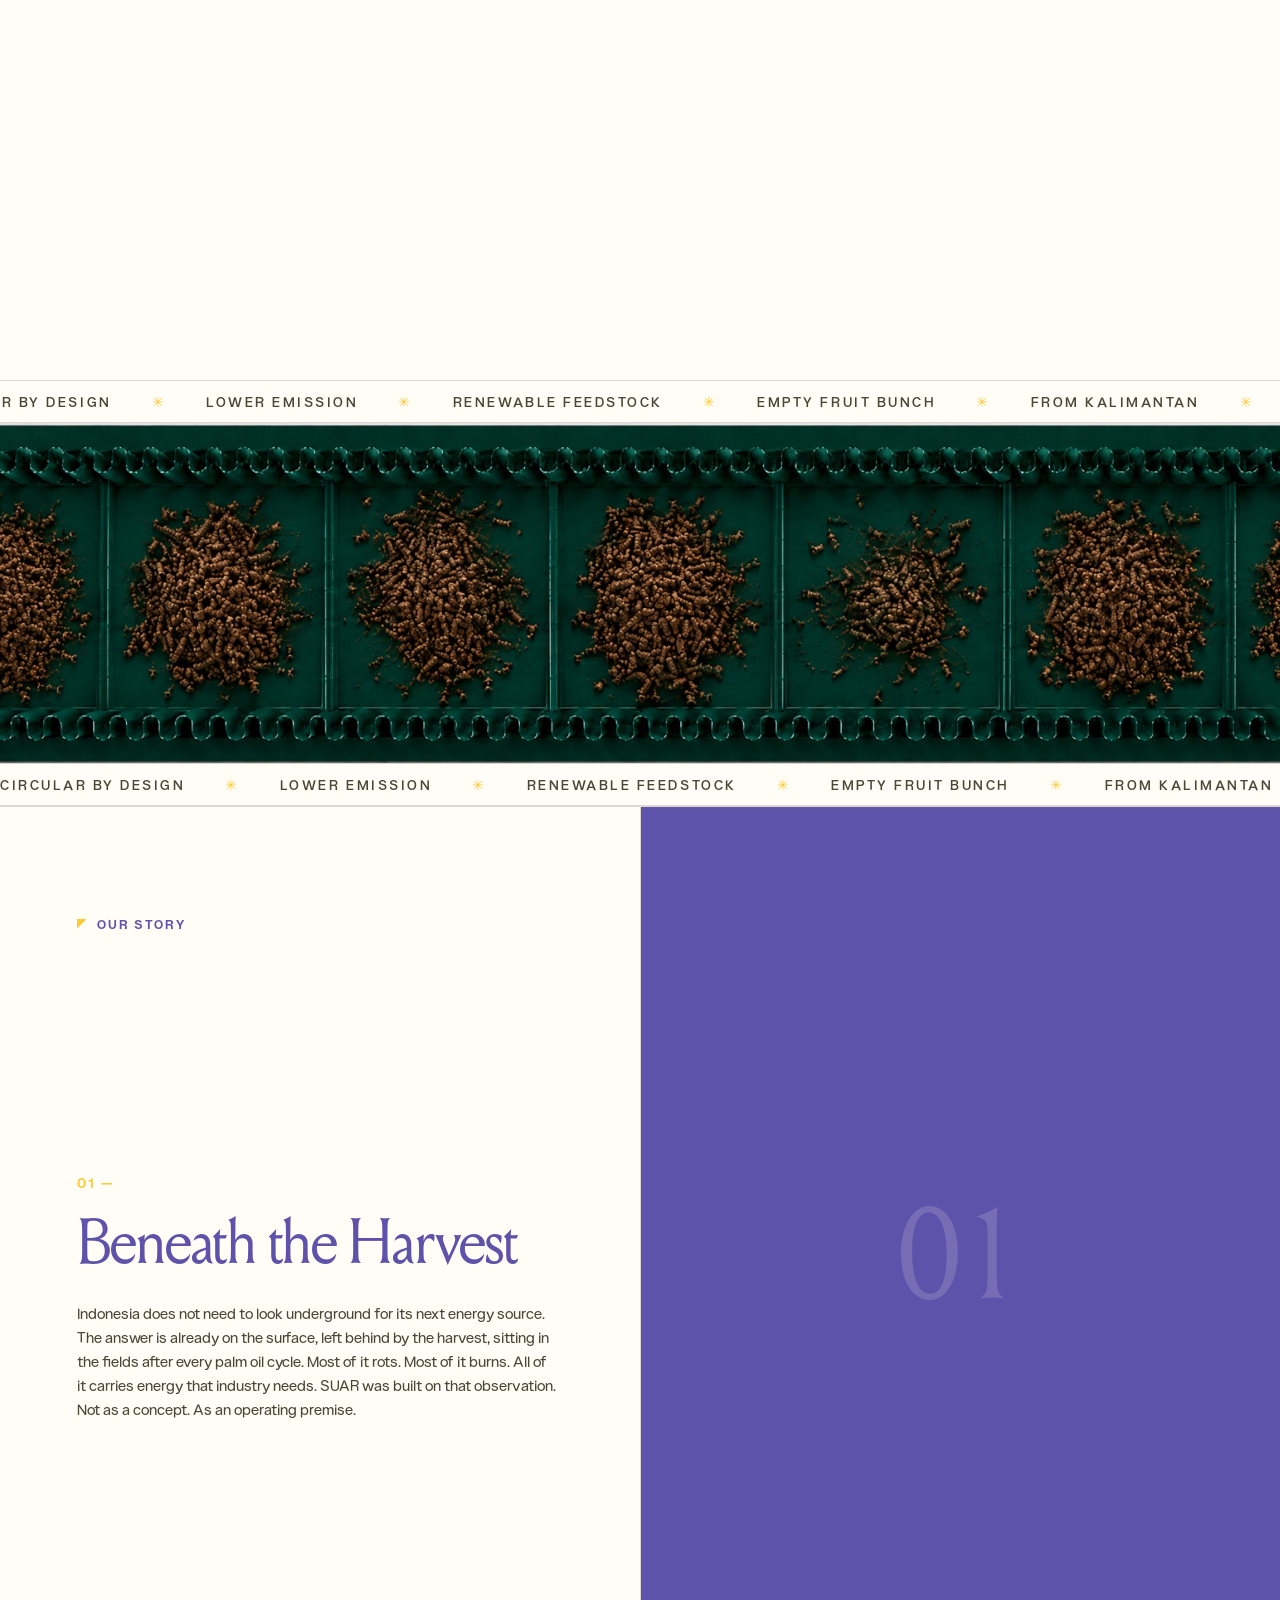
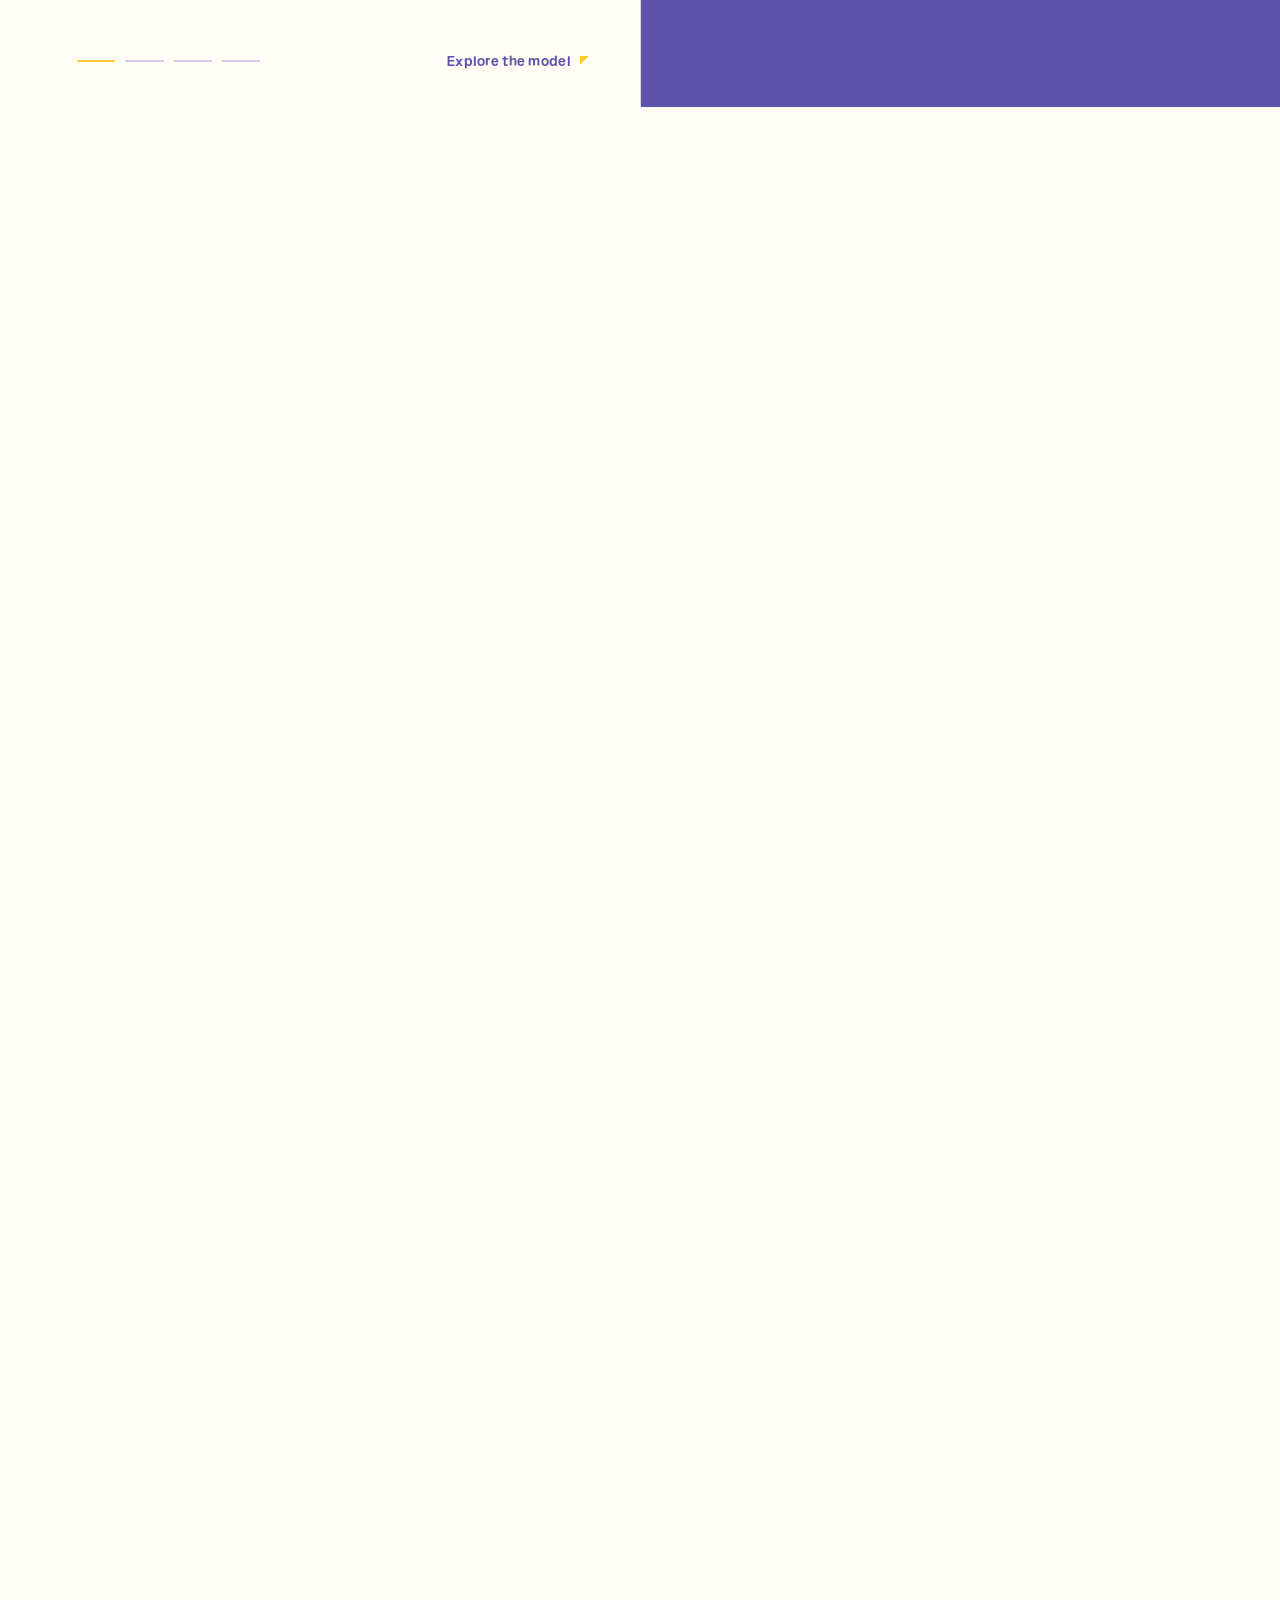
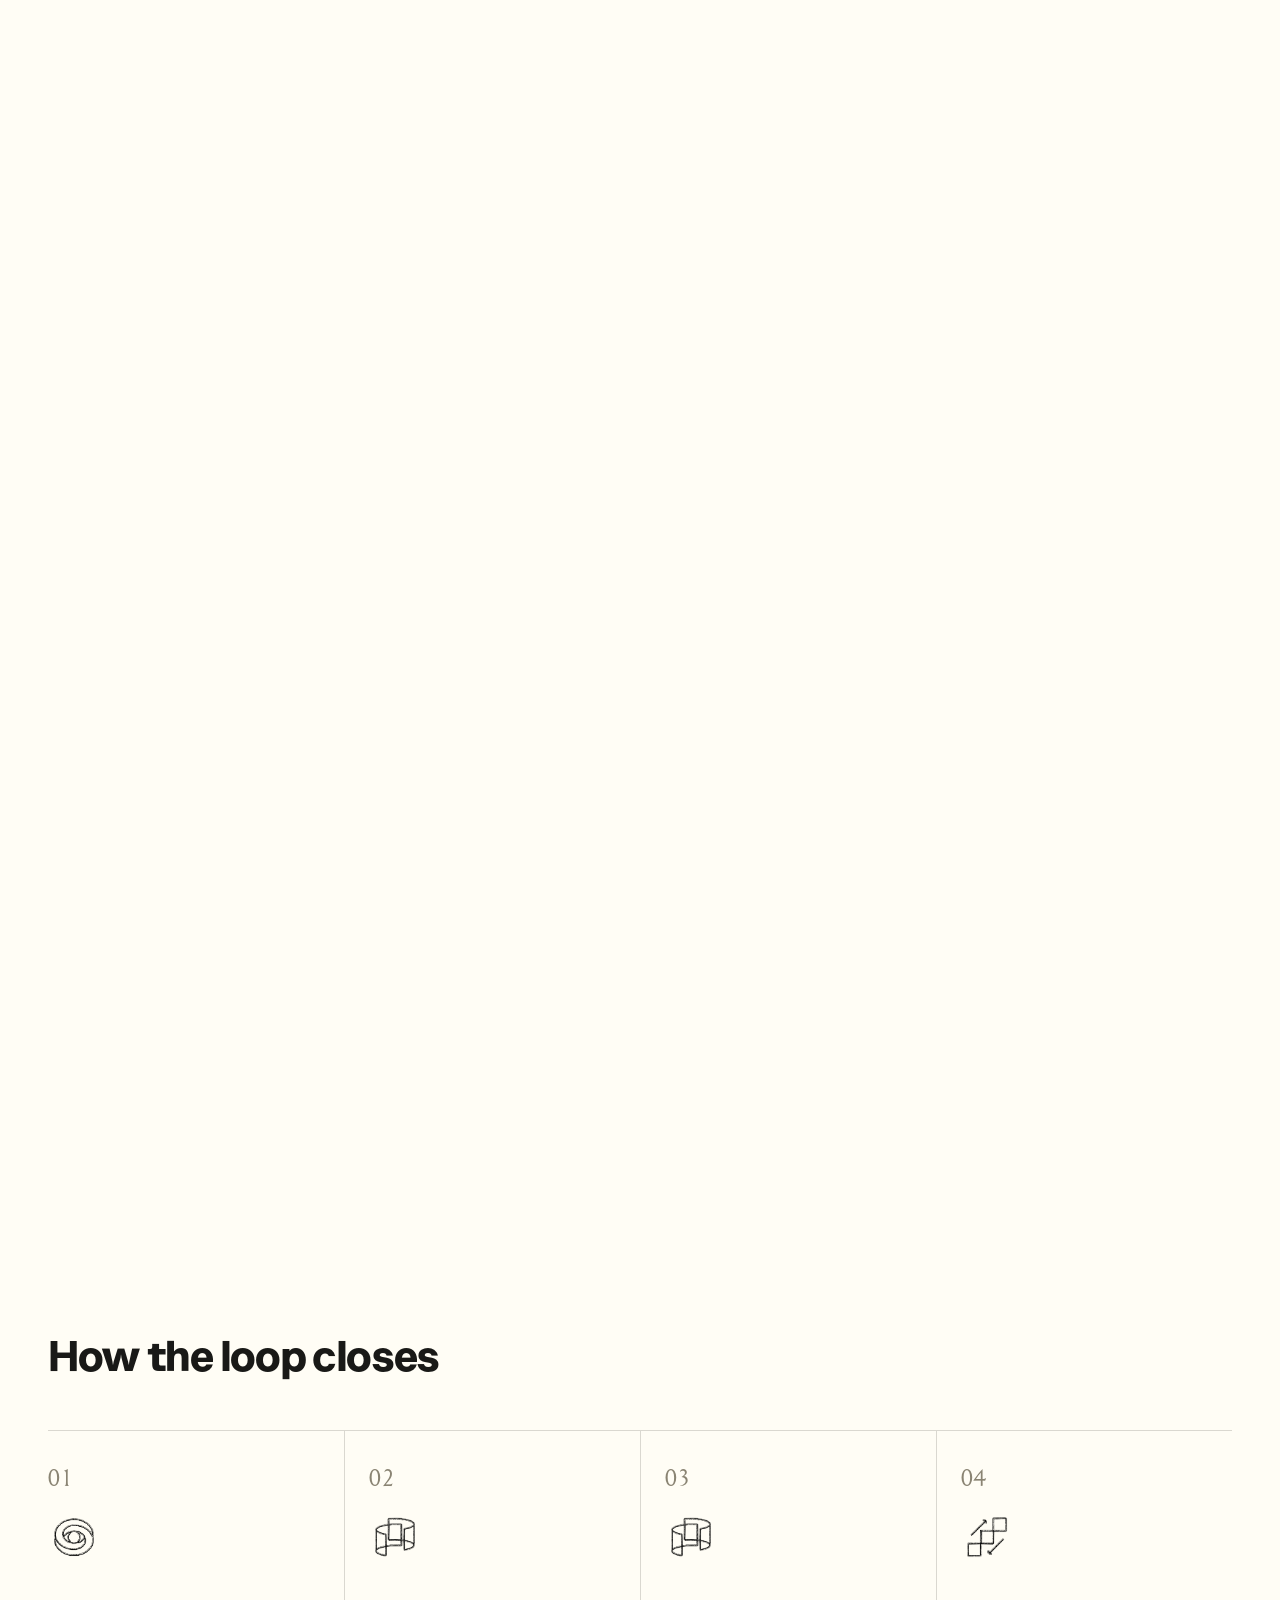
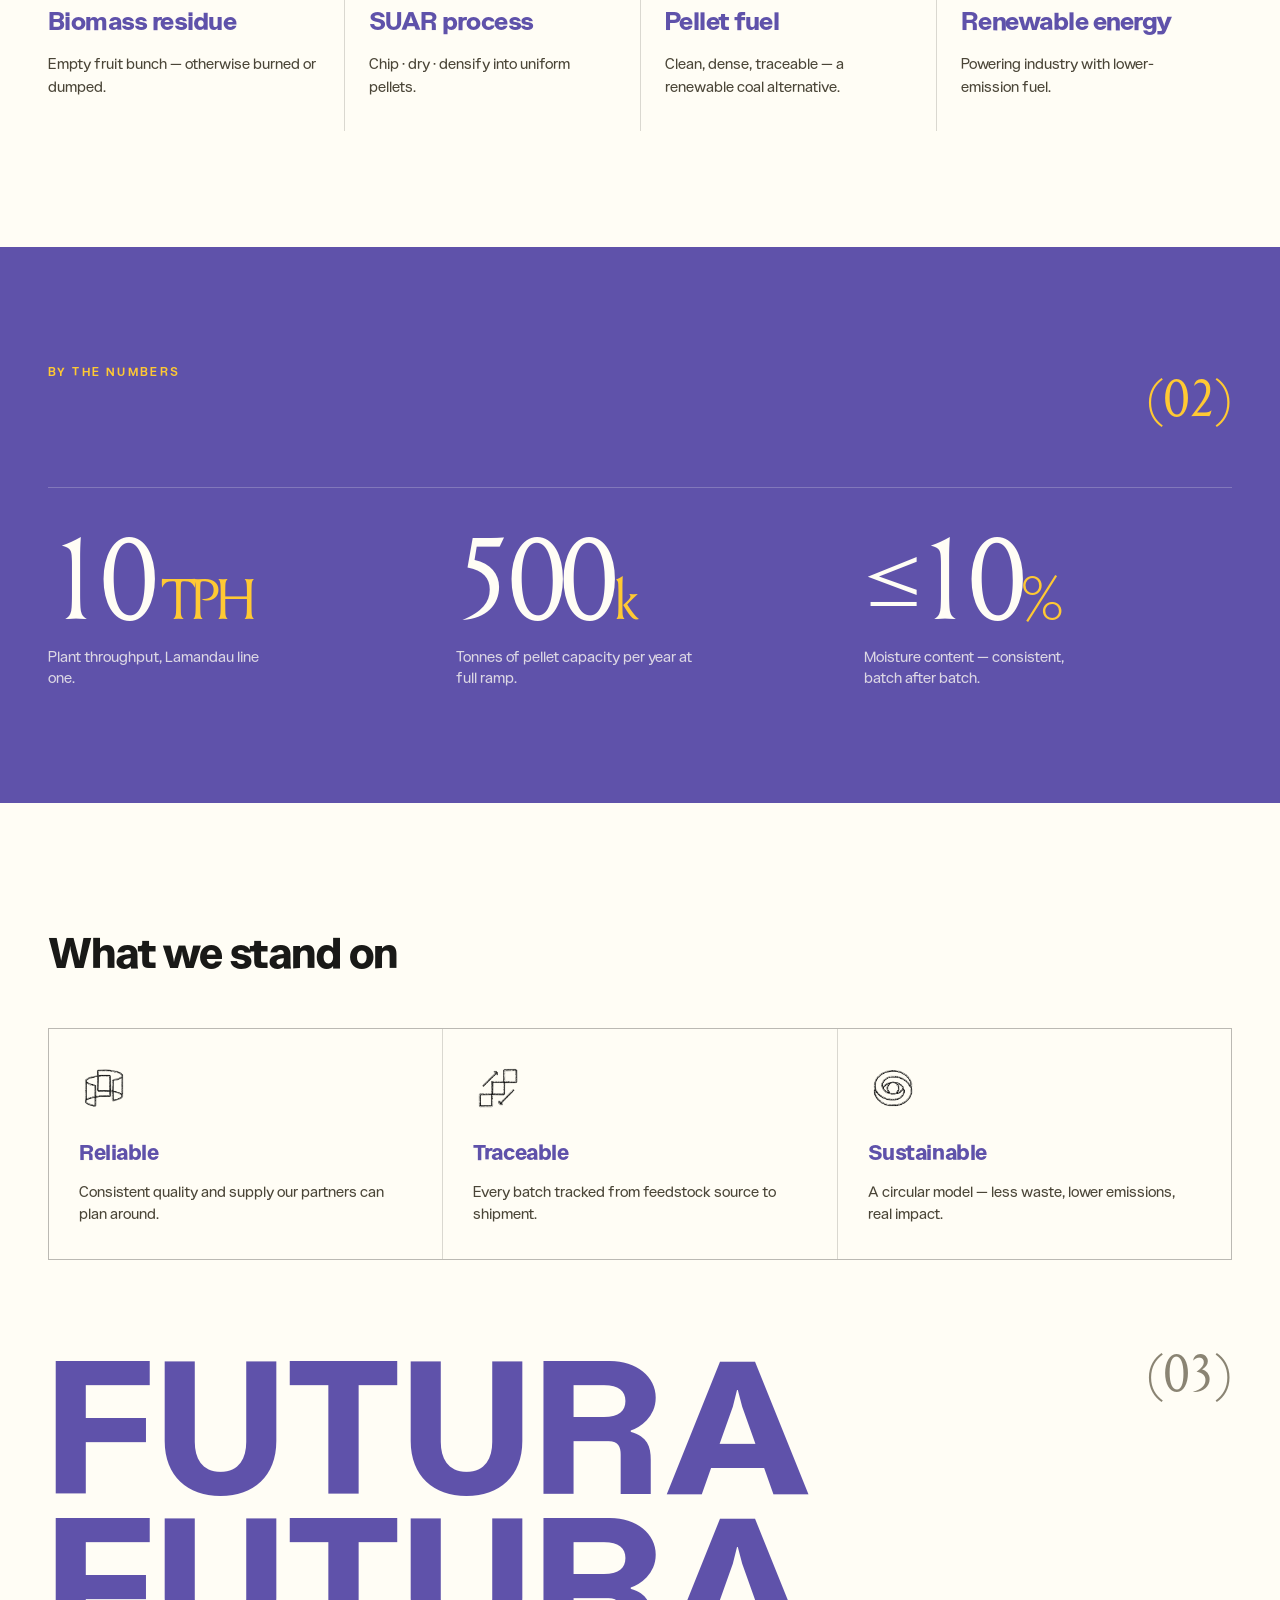
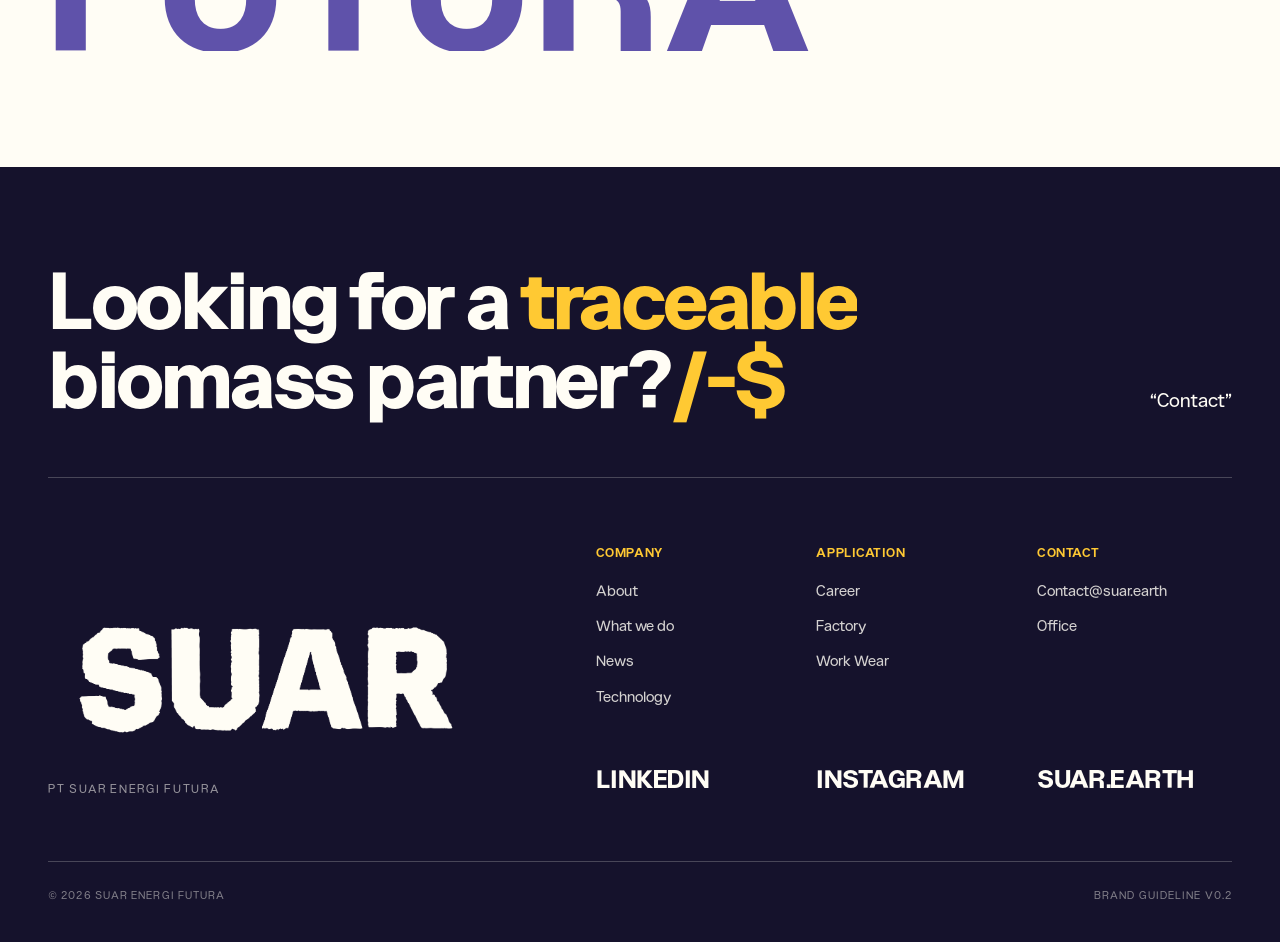
==== commit daf6aa14: "Nav: rename 'about' label to 'company' Co-Authored-By: Claude Opus 4.8 (1M context) <noreply@anthrop" ====
--- a/about.html
+++ b/about.html
@@ -27,7 +27,7 @@
 <nav class="nav">
   <a class="brand" href="index.html"><img class="brand-uv" src="logo-uv.png" alt="SUAR"><img class="brand-dark" src="logo-sg.png" alt=""></a>
   <div class="links">
-    <a data-page="about.html" href="about.html"><span class="tick">▼</span><span class="lbl">about</span></a>
+    <a data-page="about.html" href="about.html"><span class="tick">▼</span><span class="lbl">company</span></a>
     <a data-page="what-we-do.html" href="what-we-do.html"><span class="tick">▼</span><span class="lbl">what we do</span></a>
     <a data-page="product.html" href="product.html"><span class="tick">▼</span><span class="lbl">product</span></a>
     <a data-page="contact.html" href="contact.html"><span class="tick">▼</span><span class="lbl">contact</span></a>
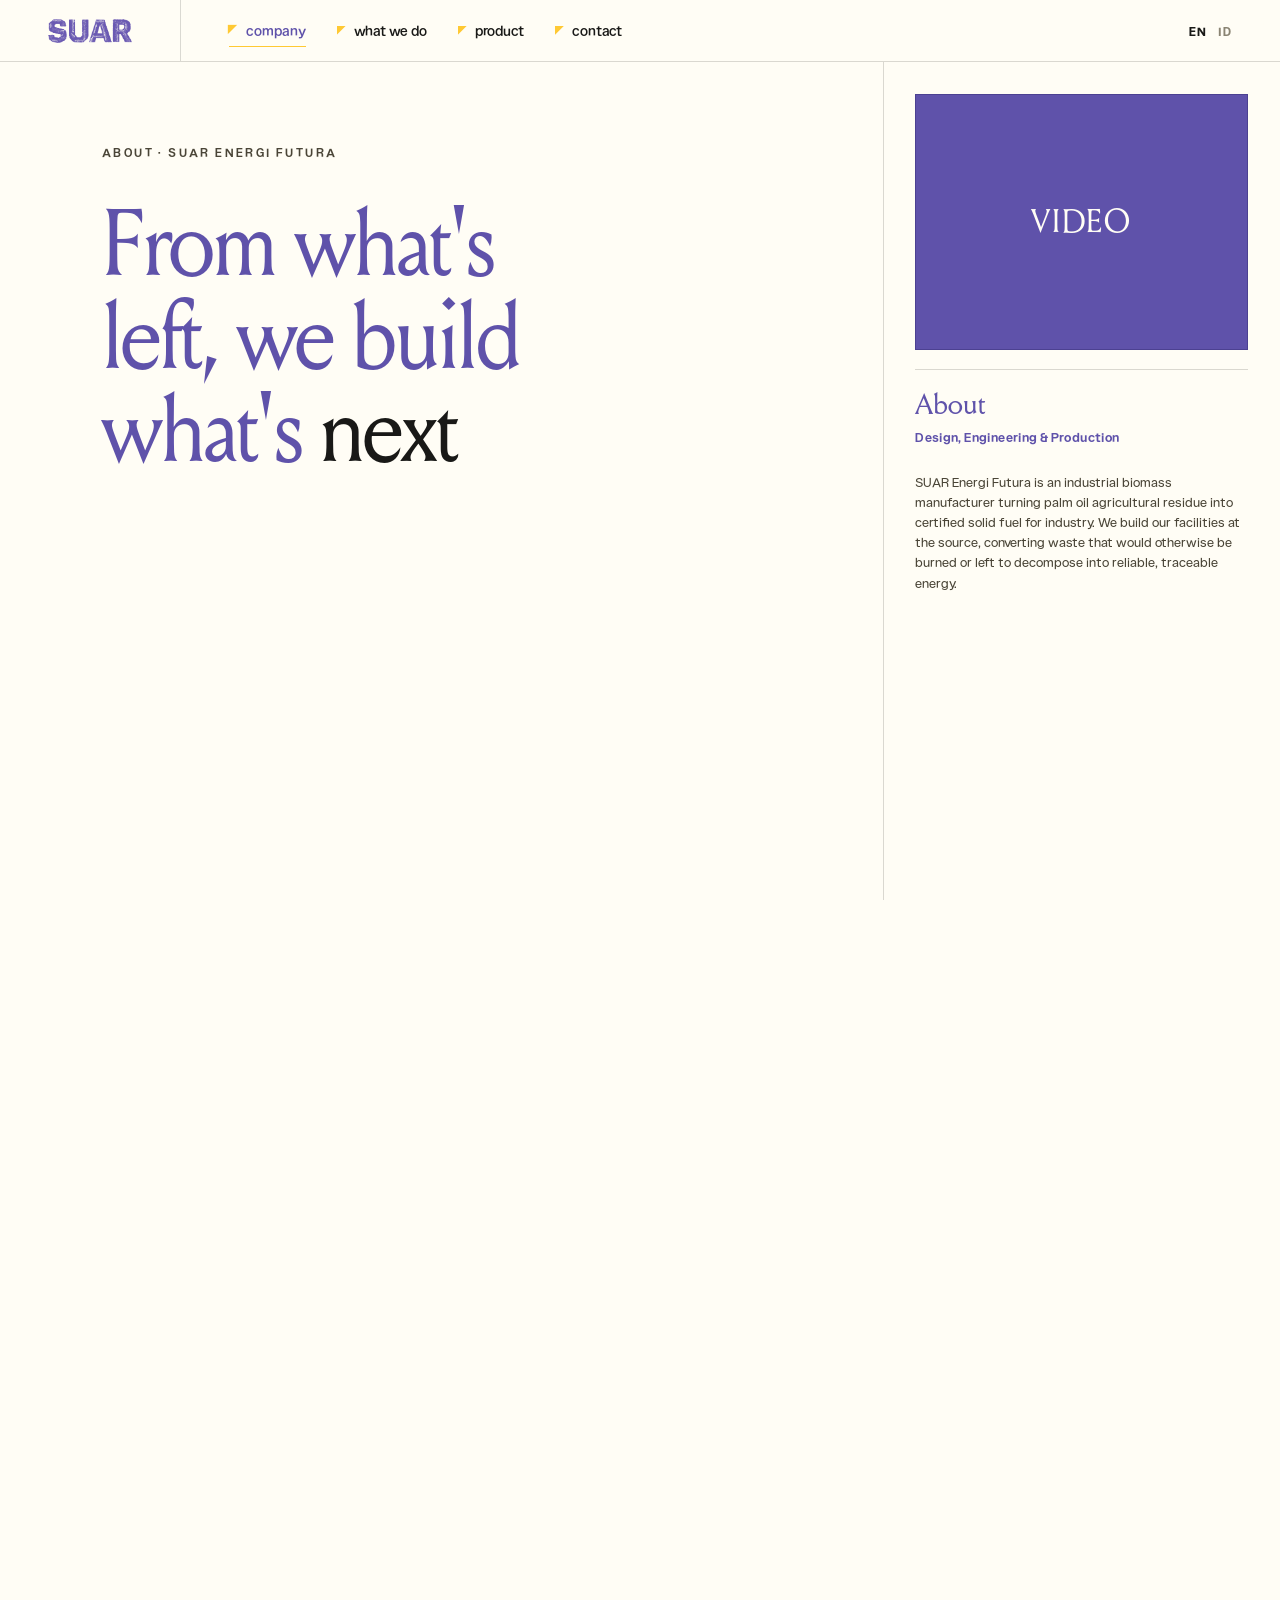
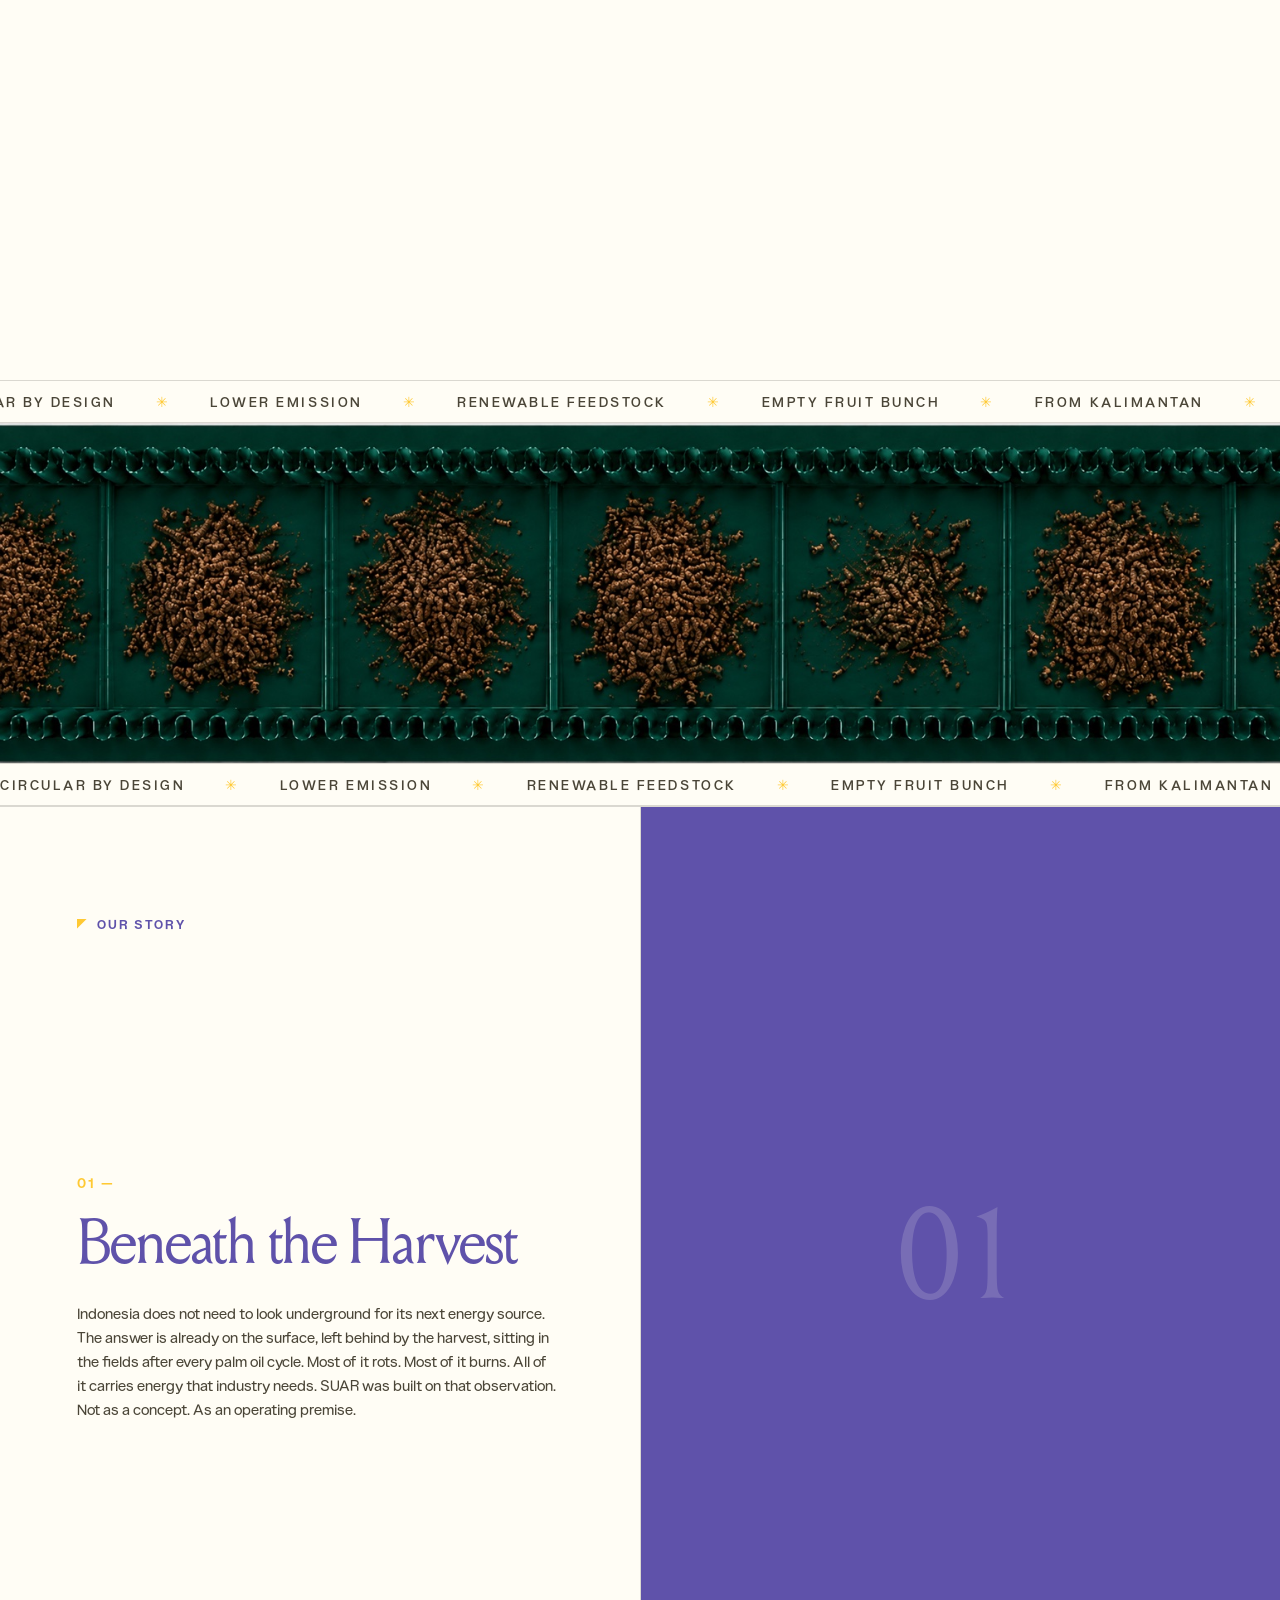
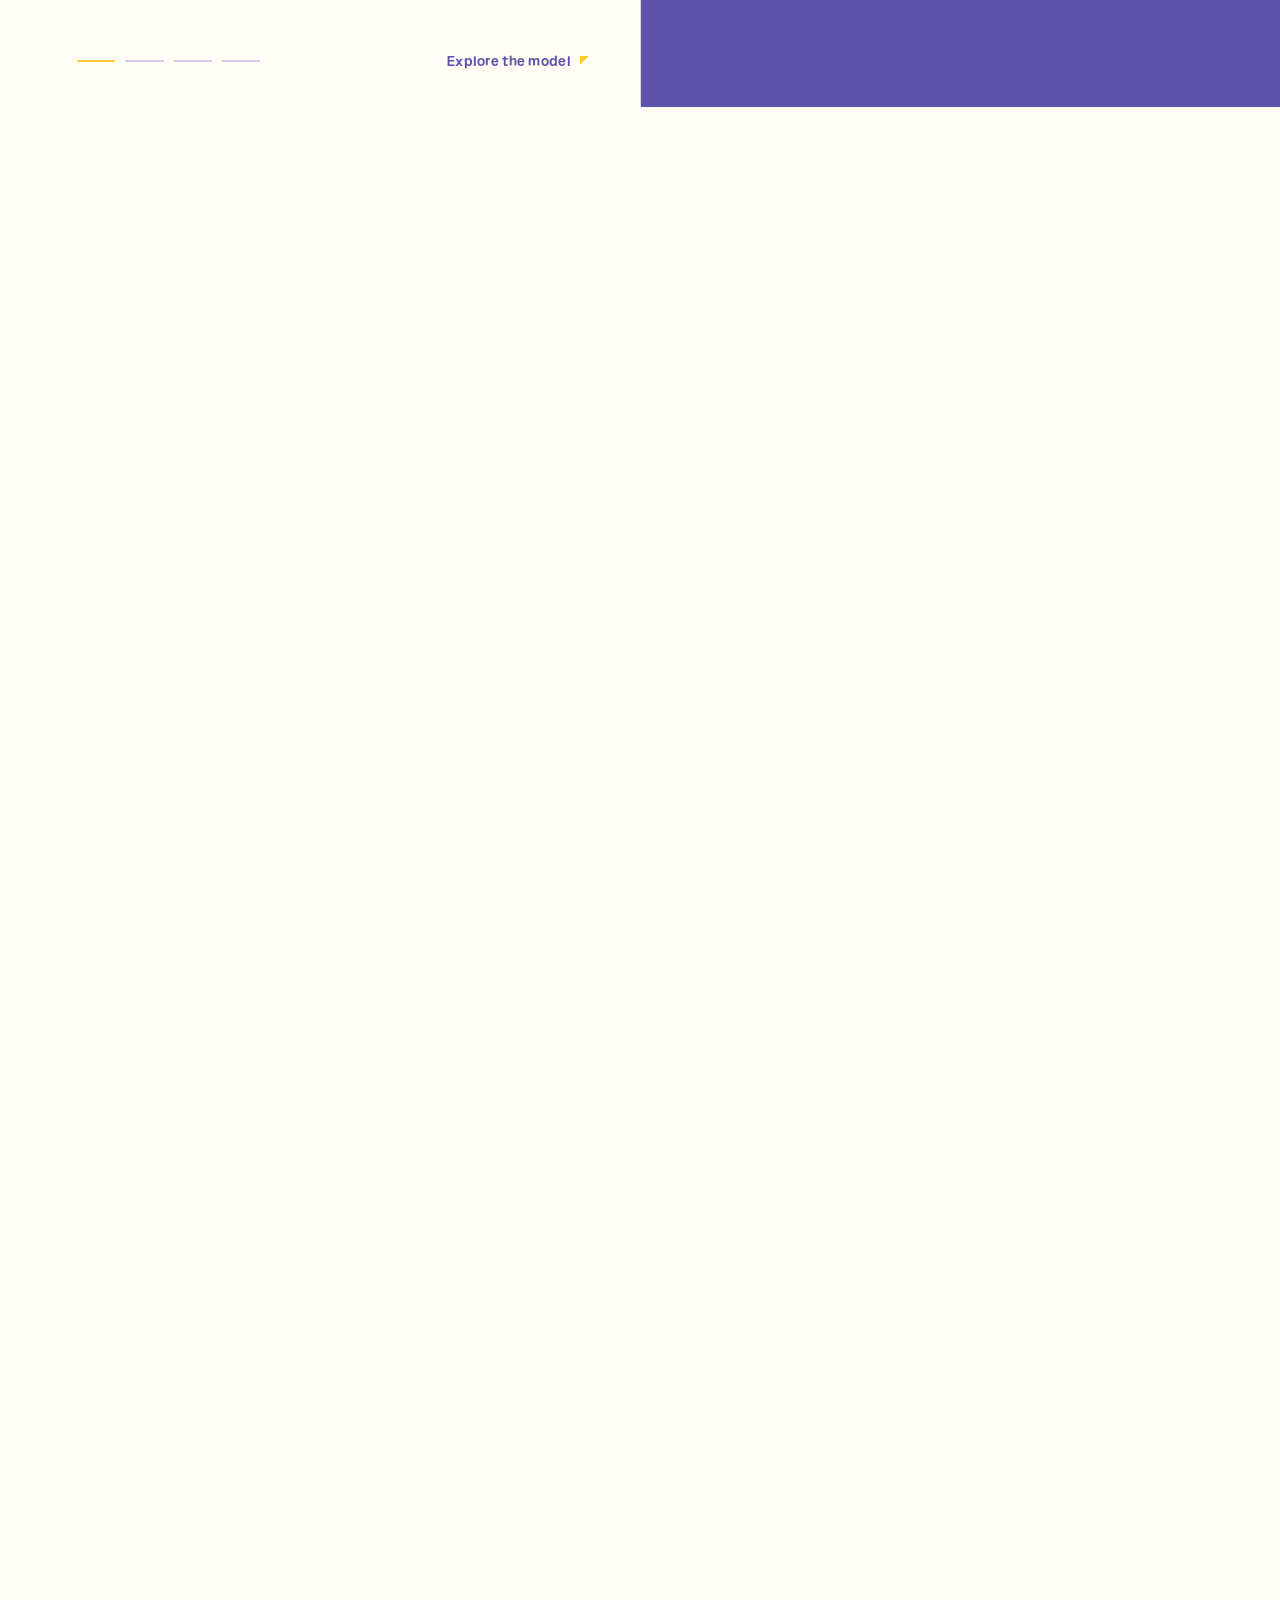
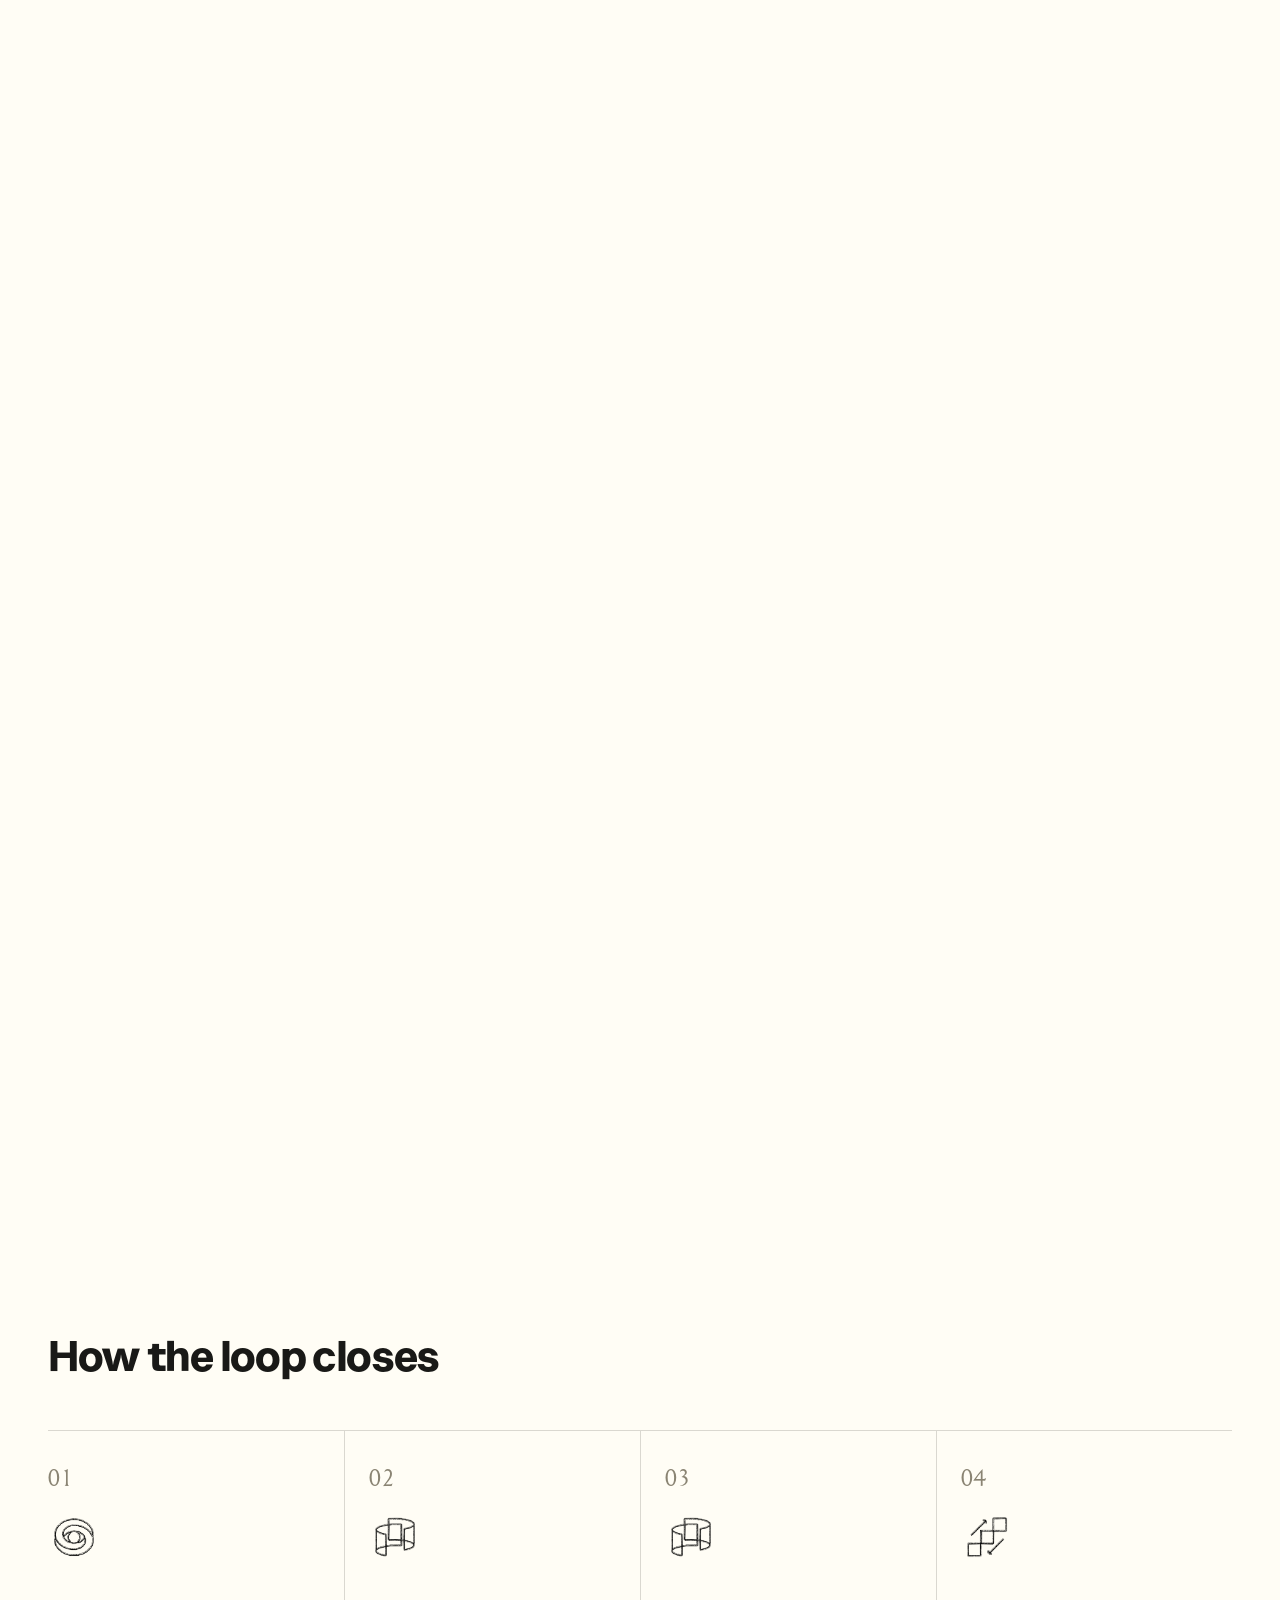
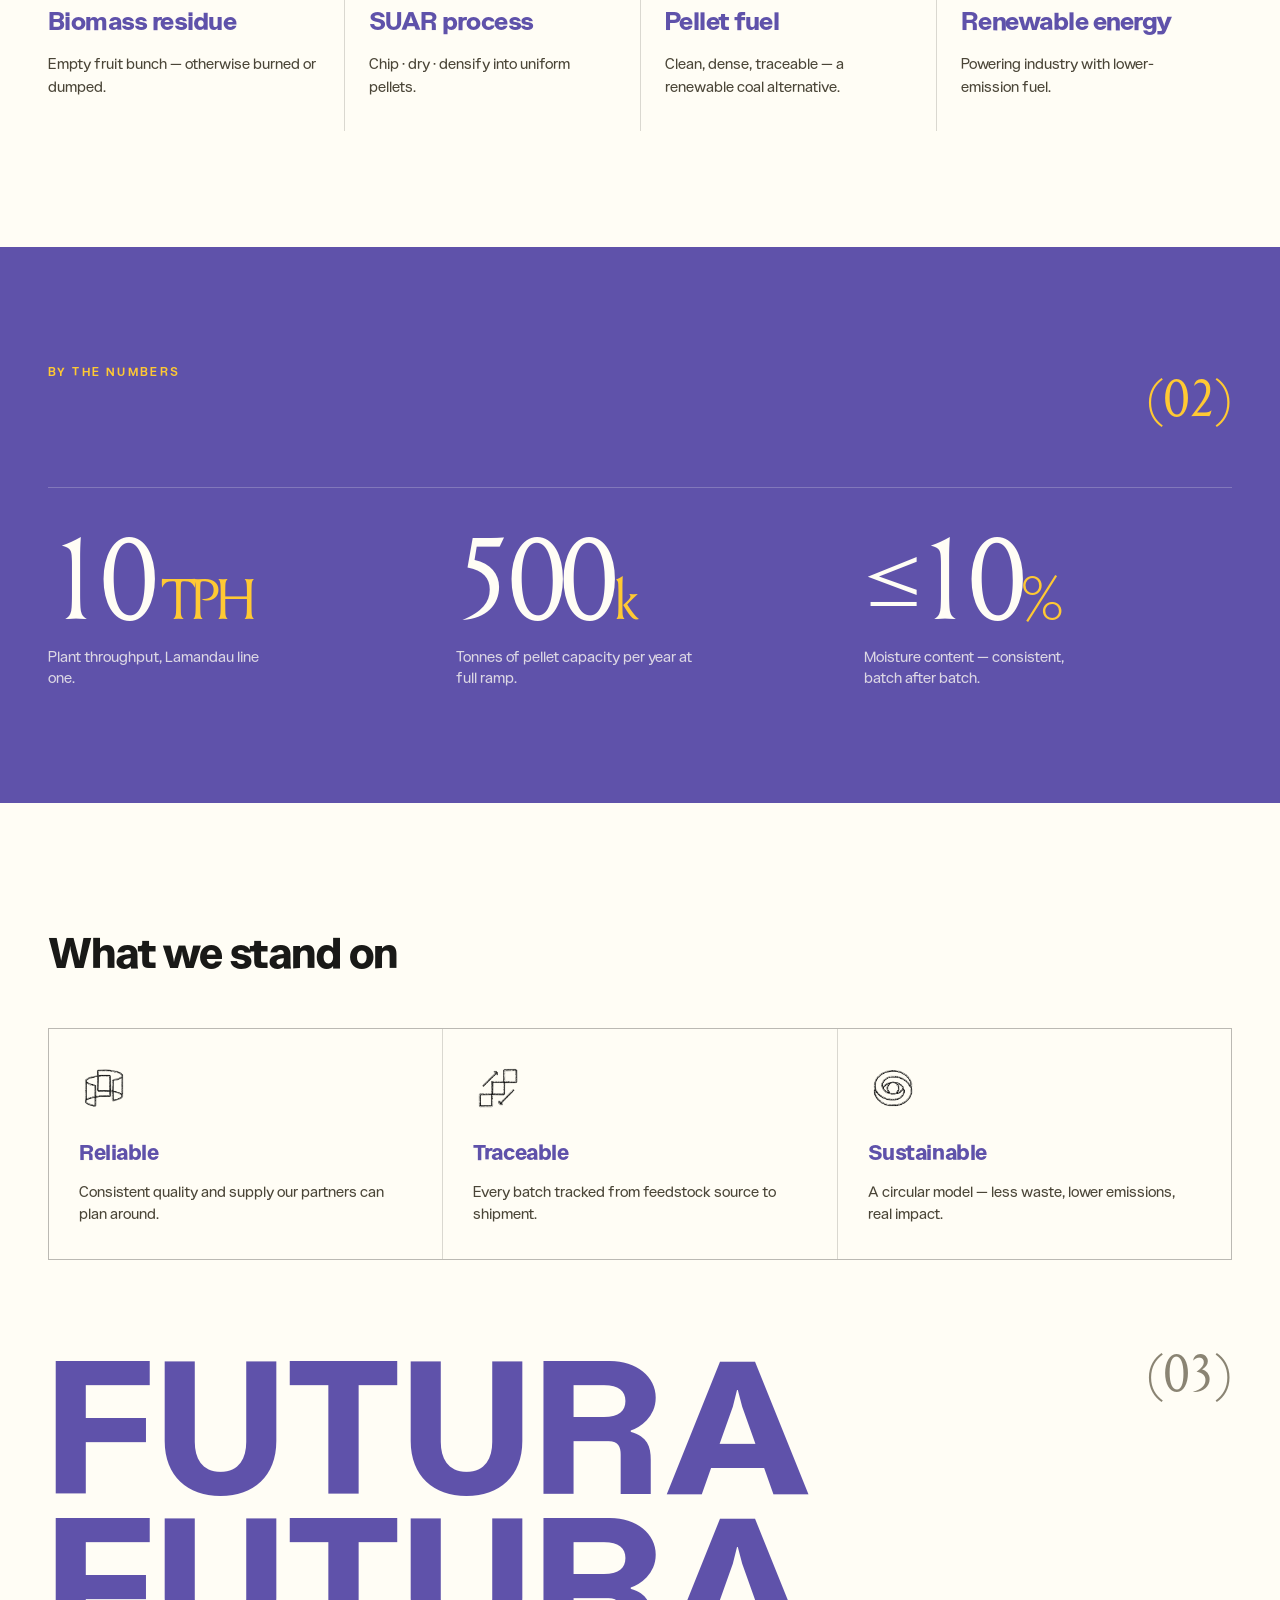
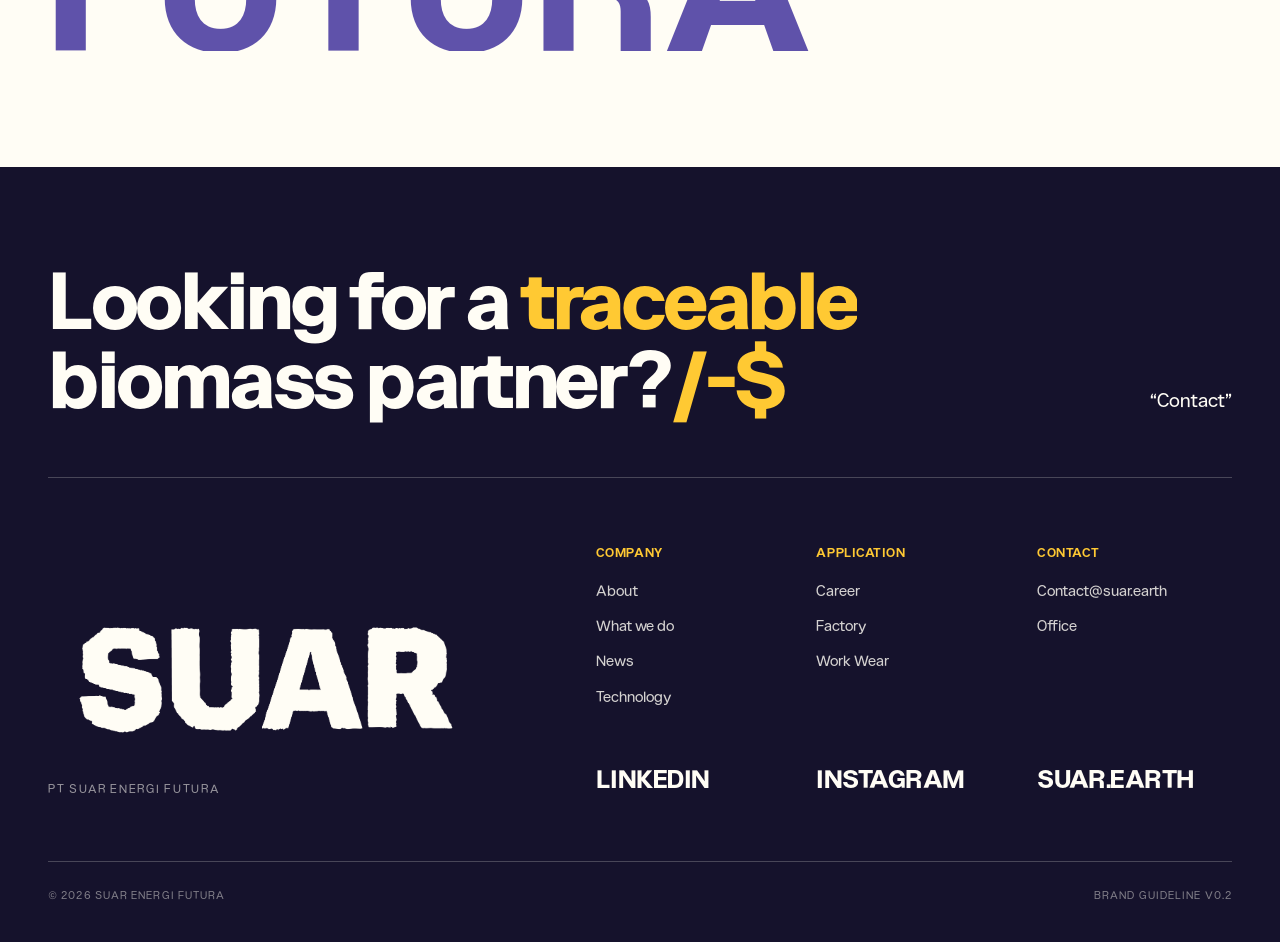
==== commit ca43fa55: "Rename About -> Company (title + URL), redirect about.html - about.html renamed to company.html; <ti" ====
--- a/about.html
+++ b/about.html
@@ -1,506 +1,10 @@
 <!DOCTYPE html>
 <html lang="en"><head>
 <meta charset="utf-8">
-<template id="__bundler_thumbnail" data-bg-color="#5F52AA">
-  <svg viewBox="0 0 1200 800" xmlns="http://www.w3.org/2000/svg">
-    <rect width="1200" height="800" fill="#5F52AA"/>
-    <text x="600" y="430" font-family="Georgia, serif" font-size="150" font-weight="700" letter-spacing="-6" text-anchor="middle" fill="#FFFDF5">SUAR</text>
-    <circle cx="600" cy="520" r="13" fill="#FFC933"/>
-  </svg>
-</template>
-<meta name="viewport" content="width=device-width, initial-scale=1">
-<title>About — SUAR Energi Futura</title>
-<meta name="description" content="SUAR Energi Futura turns agricultural biomass residue into renewable pellet energy — a circular model built from what's left behind.">
-<link rel="canonical" href="https://suar.earth/about.html">
-<link rel="icon" type="image/png" href="logo-sg.png">
-<link rel="stylesheet" href="site.css">
-</head>
-<body data-nav-page="about.html" class="loading">
-
-<!-- ============ INTRO LOADER ============ -->
-<div id="loader" class="loader">
-  <div class="loader-mark"><img src="logo-bone.png" alt="SUAR"></div>
-  <div class="loader-count"><span>0</span></div>
-</div>
-
-<!-- ============ NAV ============ -->
-<nav class="nav">
-  <a class="brand" href="index.html"><img class="brand-uv" src="logo-uv.png" alt="SUAR"><img class="brand-dark" src="logo-sg.png" alt=""></a>
-  <div class="links">
-    <a data-page="about.html" href="about.html"><span class="tick">▼</span><span class="lbl">company</span></a>
-    <a data-page="what-we-do.html" href="what-we-do.html"><span class="tick">▼</span><span class="lbl">what we do</span></a>
-    <a data-page="product.html" href="product.html"><span class="tick">▼</span><span class="lbl">product</span></a>
-    <a data-page="contact.html" href="contact.html"><span class="tick">▼</span><span class="lbl">contact</span></a>
-    <span class="lang">
-      <button data-lang="en" class="active">EN</button>
-      <button data-lang="id">ID</button>
-    </span>
-  </div>
-</nav>
-
-<!-- ============ ABOUT HERO → VIDEO TRANSITION (scroll-driven, same page) ============ -->
-<!-- State 1 (p=0): about hero (headline + right panel video). State 2 (p=1): full-width
-     video banner + "our story". One #vt-video morphs between the two via --p. -->
-<section class="video-transition" id="video-transition">
-  <div class="vt-stage">
-
-    <!-- State 1 · left headline -->
-    <div class="vt-left">
-      <span class="eyebrow" data-i18n-en="">About · Suar Energi Futura</span>
-      <span class="eyebrow" data-i18n-id="">Tentang · Suar Energi Futura</span>
-      <h1 class="louize">
-        <span data-i18n-en="">From what's<br>left, we build<br>what's <em>next</em></span>
-        <span data-i18n-id="">Dari yang<br>tersisa, kami<br>bangun yang <em>akan datang</em></span>
-      </h1>
-    </div>
-
-    <!-- State 1 · right-panel dividers + about text -->
-    <div class="vt-vdiv" aria-hidden="true"></div>
-    <div class="vt-about1">
-      <h2 class="ah-about-title louize">About</h2>
-      <span class="ah-about-sub" data-i18n-en="">Design, Engineering &amp; Production</span>
-      <span class="ah-about-sub" data-i18n-id="">Desain, Rekayasa &amp; Produksi</span>
-      <p class="ah-about-body">
-        <span data-i18n-en="">SUAR Energi Futura is an industrial biomass manufacturer turning palm oil agricultural residue into certified solid fuel for industry. We build our facilities at the source, converting waste that would otherwise be burned or left to decompose into reliable, traceable energy.</span>
-        <span data-i18n-id="">SUAR Energi Futura adalah produsen biomassa industrial yang mengubah residu pertanian kelapa sawit menjadi bahan bakar padat bersertifikat untuk industri. Kami membangun fasilitas tepat di sumbernya, mengubah limbah yang seharusnya dibakar atau dibiarkan membusuk menjadi energi yang andal dan terlacak.</span>
-      </p>
-    </div>
-
-    <!-- the single morphing video block -->
-    <div class="vt-video" id="vt-video"><span class="ahv-label">VIDEO</span></div>
-
-    <!-- State 2 · our story (full-width divider + two columns) -->
-    <div class="vt-story">
-      <div class="vt-story-inner">
-        <div class="vts-head">
-          <h2 class="vts-title">our story</h2>
-          <span class="vts-sub" data-i18n-en="">Design, Engineering &amp; Production</span>
-          <span class="vts-sub" data-i18n-id="">Desain, Rekayasa &amp; Produksi</span>
-        </div>
-        <p class="vts-body">
-          <span data-i18n-en="">Powering the future from what&rsquo;s left behind. SUAR turns palm-oil agricultural residue into certified, traceable solid fuel — building circular energy at the source, one batch held to one specification.</span>
-          <span data-i18n-id="">Menyalakan masa depan dari yang tersisa. SUAR mengubah residu pertanian sawit menjadi bahan bakar padat bersertifikat dan terlacak — membangun energi sirkular di sumbernya, tiap batch pada satu spesifikasi.</span>
-        </p>
-      </div>
-    </div>
-
-  </div>
-</section>
-
-<!-- ============ MARQUEE ============ -->
-<div class="marquee">
-  <div class="marquee-track">
-    <span>Circular by design</span><span>Lower emission</span><span>Renewable feedstock</span><span>Empty fruit bunch</span><span>From Kalimantan</span>
-    <span>Circular by design</span><span>Lower emission</span><span>Renewable feedstock</span><span>Empty fruit bunch</span><span>From Kalimantan</span>
-  </div>
-</div>
-
-<!-- ============ MISSION PHOTO ============ -->
-<div class="about-photo" role="img" aria-label="SUAR EFB biomass pellets in a cleated conveyor belt, moving right">
-  <div class="ac-track" aria-hidden="true">
-    <img src="images/pellet-belt.jpg" alt="">
-    <img src="images/pellet-belt.jpg" alt="">
-    <img src="images/pellet-belt.jpg" alt="">
-    <img src="images/pellet-belt.jpg" alt="">
-  </div>
-  <span class="ph-tag">Biomass Pellet · EFB</span>
-</div>
-
-<!-- ============ MARQUEE (below belt) ============ -->
-<div class="marquee">
-  <div class="marquee-track" style="animation-direction:reverse">
-    <span>Circular by design</span><span>Lower emission</span><span>Renewable feedstock</span><span>Empty fruit bunch</span><span>From Kalimantan</span>
-    <span>Circular by design</span><span>Lower emission</span><span>Renewable feedstock</span><span>Empty fruit bunch</span><span>From Kalimantan</span>
-  </div>
-</div>
-
-<!-- ============ STORY (UV) ============ -->
-<!-- ============ OUR STORY · scroll-driven editorial chapters ============ -->
-<!-- Sticky full-screen section; scroll drives the active slide. story-scroll.js
-     toggles .active on the text slides + slides the right-column images vertically. -->
-<section class="story-scroll" id="story-scroll" style="--n:4">
-  <div class="ss-stage">
-    <div class="ss-grid">
-
-      <!-- LEFT · text -->
-      <div class="ss-text">
-        <div class="ss-eyebrow">
-          <span class="tri" aria-hidden="true"></span>
-          <span data-i18n-en="">Our story</span><span data-i18n-id="">Kisah kami</span>
-        </div>
-
-        <div class="ss-slides">
-          <article class="ss-slide active" data-i="0">
-            <span class="ss-no">01 —</span>
-            <h2 class="ss-title louize" data-i18n-en="">Beneath the Harvest</h2><h2 class="ss-title louize" data-i18n-id="">Di Balik Panen</h2>
-            <p class="ss-desc" data-i18n-en="">Indonesia does not need to look underground for its next energy source. The answer is already on the surface, left behind by the harvest, sitting in the fields after every palm oil cycle. Most of it rots. Most of it burns. All of it carries energy that industry needs. SUAR was built on that observation. Not as a concept. As an operating premise.</p>
-            <p class="ss-desc" data-i18n-id="">Indonesia tak perlu menggali ke bawah tanah untuk sumber energi berikutnya. Jawabannya sudah ada di permukaan, ditinggalkan oleh panen, tergeletak di ladang setelah tiap siklus sawit. Sebagian besar membusuk. Sebagian besar terbakar. Semuanya menyimpan energi yang dibutuhkan industri. SUAR dibangun atas pengamatan itu. Bukan sebagai konsep. Sebagai premis operasi.</p>
-          </article>
-
-          <article class="ss-slide" data-i="1">
-            <span class="ss-no">02 —</span>
-            <h2 class="ss-title louize" data-i18n-en="">Works on Monday</h2><h2 class="ss-title louize" data-i18n-id="">Bekerja Sejak Senin</h2>
-            <p class="ss-desc" data-i18n-en="">Renewable energy that cannot meet industrial specification is not a solution. It is a gesture. What manufacturers in textile, chemical, and FMCG need is fuel they can calibrate a boiler around, fuel with consistent heat output, low emissions, and a supply chain they can contract against. That is what we build. The sustainability case follows from the industrial case, not the other way around.</p>
-            <p class="ss-desc" data-i18n-id="">Energi terbarukan yang tak dapat memenuhi spesifikasi industri bukanlah solusi. Itu hanya gestur. Yang dibutuhkan produsen tekstil, kimia, dan FMCG adalah bahan bakar yang bisa dikalibrasi untuk boiler — keluaran panas konsisten, emisi rendah, dan rantai pasok yang dapat dikontrak. Itulah yang kami bangun. Argumen keberlanjutan mengikuti argumen industri, bukan sebaliknya.</p>
-          </article>
-
-          <article class="ss-slide" data-i="2">
-            <span class="ss-no">03 —</span>
-            <h2 class="ss-title louize" data-i18n-en="">Close the Loop</h2><h2 class="ss-title louize" data-i18n-id="">Tutup Lingkarnya</h2>
-            <p class="ss-desc" data-i18n-en="">We do not source from afar. We build at the origin, inside mill complexes, where the feedstock is already concentrated and the logistics cost disappears. Every facility we commission is designed to process what is already there. That is not an efficiency choice. It is the whole model. Waste becomes feedstock. Disposal cost becomes fuel supply. The loop closes at the source.</p>
-            <p class="ss-desc" data-i18n-id="">Kami tak memasok dari jauh. Kami membangun di sumbernya, di dalam kompleks pabrik, tempat bahan baku sudah terkonsentrasi dan biaya logistik lenyap. Tiap fasilitas yang kami bangun dirancang mengolah apa yang sudah ada di sana. Itu bukan pilihan efisiensi. Itu keseluruhan modelnya. Limbah menjadi bahan baku. Biaya pembuangan menjadi pasokan bahan bakar. Lingkar tertutup di sumbernya.</p>
-          </article>
-
-          <article class="ss-slide" data-i="3">
-            <span class="ss-no">04 —</span>
-            <h2 class="ss-title louize" data-i18n-en="">Always an Energy Story</h2><h2 class="ss-title louize" data-i18n-id="">Selalu Kisah Energi</h2>
-            <p class="ss-desc" data-i18n-en="">Indonesia is one of the world's largest agricultural producers. That scale has always been framed as a resource story. We think it is also an energy story. A country that generates this much residue from its harvests does not need to extract more from the earth to power its industry. It needs to build the infrastructure to use what it already produces. That infrastructure is what SUAR is building.</p>
-            <p class="ss-desc" data-i18n-id="">Indonesia adalah salah satu produsen pertanian terbesar di dunia. Skala itu selalu dibingkai sebagai kisah sumber daya. Kami memandangnya juga sebagai kisah energi. Negara yang menghasilkan residu panen sebanyak ini tak perlu mengekstraksi lebih banyak dari bumi untuk menggerakkan industrinya. Ia perlu membangun infrastruktur untuk menggunakan apa yang sudah diproduksinya. Infrastruktur itulah yang sedang dibangun SUAR.</p>
-          </article>
-        </div>
-
-        <div class="ss-foot">
-          <div class="ss-pager" role="tablist" aria-label="Story chapters">
-            <button class="ss-dot active" type="button" data-go="0" aria-label="Chapter 1"></button>
-            <button class="ss-dot" type="button" data-go="1" aria-label="Chapter 2"></button>
-            <button class="ss-dot" type="button" data-go="2" aria-label="Chapter 3"></button>
-            <button class="ss-dot" type="button" data-go="3" aria-label="Chapter 4"></button>
-          </div>
-          <a class="ss-link" href="what-we-do.html">
-            <span data-i18n-en="">Explore the model</span><span data-i18n-id="">Jelajahi modelnya</span>
-            <span class="tri" aria-hidden="true"></span>
-          </a>
-        </div>
-      </div>
-
-      <!-- RIGHT · media (vertical image transition). Replace placeholder paths later. -->
-      <div class="ss-media">
-        <figure class="ss-img" data-i="0"><span class="ss-img-label">01</span><img src="images/story-harvest.jpg" alt="" onerror="this.style.display='none'"></figure>
-        <figure class="ss-img" data-i="1"><span class="ss-img-label">02</span><img src="images/story-boiler.jpg" alt="" onerror="this.style.display='none'"></figure>
-        <figure class="ss-img" data-i="2"><span class="ss-img-label">03</span><img src="images/story-mill.jpg" alt="" onerror="this.style.display='none'"></figure>
-        <figure class="ss-img" data-i="3"><span class="ss-img-label">04</span><img src="images/story-energy.jpg" alt="" onerror="this.style.display='none'"></figure>
-      </div>
-
-    </div>
-  </div>
-</section>
-
-<!-- ============ THE LOOP ============ -->
-<section class="section model">
-  <div class="wrap">
-    <h2 class="model-title reveal">
-      <span data-i18n-en="">How the loop closes</span>
-      <span data-i18n-id="">Bagaimana siklus tertutup</span>
-    </h2>
-    <div class="loop">
-      <article class="node reveal">
-        <span class="n mono">01</span>
-        <img class="val-ico" src="ico-sustainable.png" alt="">
-        <h3 data-i18n-en="">Biomass residue</h3><h3 data-i18n-id="">Residu biomassa</h3>
-        <p data-i18n-en="">Empty fruit bunch — otherwise burned or dumped.</p>
-        <p data-i18n-id="">Tandan kosong — yang biasanya dibakar atau dibuang.</p>
-      </article>
-      <article class="node reveal d1">
-        <span class="n mono">02</span>
-        <img class="val-ico" src="ico-reliable.png" alt="">
-        <h3 data-i18n-en="">SUAR process</h3><h3 data-i18n-id="">Proses SUAR</h3>
-        <p data-i18n-en="">Chip · dry · densify into uniform pellets.</p>
-        <p data-i18n-id="">Cacah · keringkan · padatkan jadi pelet seragam.</p>
-      </article>
-      <article class="node reveal d2">
-        <span class="n mono">03</span>
-        <img class="val-ico" src="ico-reliable.png" alt="">
-        <h3 data-i18n-en="">Pellet fuel</h3><h3 data-i18n-id="">Bahan bakar pelet</h3>
-        <p data-i18n-en="">Clean, dense, traceable — a renewable coal alternative.</p>
-        <p data-i18n-id="">Bersih, padat, terlacak — alternatif terbarukan batu bara.</p>
-      </article>
-      <article class="node reveal d3">
-        <span class="n mono">04</span>
-        <img class="val-ico" src="ico-traceable.png" alt="">
-        <h3 data-i18n-en="">Renewable energy</h3><h3 data-i18n-id="">Energi terbarukan</h3>
-        <p data-i18n-en="">Powering industry with lower-emission fuel.</p>
-        <p data-i18n-id="">Menyalakan industri dengan bahan bakar rendah emisi.</p>
-      </article>
-    </div>
-  </div>
-</section>
-
-<!-- ============ STATS (UV) ============ -->
-<section class="section stats uv-bg" data-nav-dark="">
-  <div class="wrap">
-    <div class="cap-head reveal">
-      <span class="eyebrow" style="color:var(--sg)" data-i18n-en="">By the numbers</span>
-      <span class="eyebrow" style="color:var(--sg)" data-i18n-id="">Dalam angka</span>
-      <div class="section-num" style="color:var(--sg);font-size:clamp(28px,4vw,56px)">(02)</div>
-    </div>
-    <div class="stats-band reveal d1">
-      <div class="stat">
-        <div class="num louize">10<em> TPH</em></div>
-        <div class="lbl" data-i18n-en="">Plant throughput, Lamandau line one.</div>
-        <div class="lbl" data-i18n-id="">Kapasitas pabrik, lini satu Lamandau.</div>
-      </div>
-      <div class="stat">
-        <div class="num louize">500<em>k</em></div>
-        <div class="lbl" data-i18n-en="">Tonnes of pellet capacity per year at full ramp.</div>
-        <div class="lbl" data-i18n-id="">Ton kapasitas pelet per tahun pada kapasitas penuh.</div>
-      </div>
-      <div class="stat">
-        <div class="num louize">≤10<em>%</em></div>
-        <div class="lbl" data-i18n-en="">Moisture content — consistent, batch after batch.</div>
-        <div class="lbl" data-i18n-id="">Kadar air — konsisten, dari batch ke batch.</div>
-      </div>
-    </div>
-  </div>
-</section>
-
-<!-- ============ VALUES ============ -->
-<section class="section values">
-  <div class="wrap">
-    <h2 class="model-title reveal">
-      <span data-i18n-en="">What we stand on</span>
-      <span data-i18n-id="">Nilai yang kami pegang</span>
-    </h2>
-    <div class="values-grid reveal d1">
-      <div class="v">
-        <img class="val-ico" src="ico-reliable.png" alt="">
-        <h3 data-i18n-en="">Reliable</h3><h3 data-i18n-id="">Andal</h3>
-        <p data-i18n-en="">Consistent quality and supply our partners can plan around.</p>
-        <p data-i18n-id="">Kualitas dan pasokan konsisten yang dapat diandalkan mitra kami.</p>
-      </div>
-      <div class="v">
-        <img class="val-ico" src="ico-traceable.png" alt="">
-        <h3 data-i18n-en="">Traceable</h3><h3 data-i18n-id="">Terlacak</h3>
-        <p data-i18n-en="">Every batch tracked from feedstock source to shipment.</p>
-        <p data-i18n-id="">Setiap batch terlacak dari sumber bahan baku ke pengiriman.</p>
-      </div>
-      <div class="v">
-        <img class="val-ico" src="ico-sustainable.png" alt="">
-        <h3 data-i18n-en="">Sustainable</h3><h3 data-i18n-id="">Berkelanjutan</h3>
-        <p data-i18n-en="">A circular model — less waste, lower emissions, real impact.</p>
-        <p data-i18n-id="">Model sirkular — lebih sedikit limbah, emisi lebih rendah, dampak nyata.</p>
-      </div>
-    </div>
-    <div class="bigword-row" style="margin-top:clamp(40px,6vw,90px)">
-      <div class="bigword clipword"><span data-i18n-en="">FUTURA</span><span data-i18n-id="">FUTURA</span></div>
-      <div class="section-num" style="font-size:clamp(28px,4vw,56px)">(03)</div>
-    </div>
-  </div>
-</section>
-
-<!-- ============ FOOTER ============ -->
-<footer class="footer" data-nav-dark="">
-  <div class="footer-inner">
-    <div class="footer-cta">
-      <h2 class="fc-head">
-        <span data-i18n-en="">Looking for a <span class="fc-rotate" data-words="reliable, traceable, sustainable, consistent, certified">reliable</span><br>biomass partner?<span class="fc-glyph">/-$</span></span>
-        <span data-i18n-id="">Mencari mitra biomassa<br>yang <span class="fc-rotate" data-words="andal, terlacak, lestari, konsisten, tepat">andal</span>?<span class="fc-glyph">/-$</span></span>
-      </h2>
-      <a class="fc-contact" href="contact.html">&ldquo;Contact&rdquo;</a>
-    </div>
-
-    <div class="footer-main">
-      <div class="fm-brand">
-        <img src="logo-bone.png" alt="SUAR">
-        <span class="fm-sub">PT SUAR ENERGI FUTURA</span>
-      </div>
-      <div class="fm-right">
-        <div class="fm-cols">
-          <div class="fm-col">
-            <h4 data-i18n-en="">Company</h4><h4 data-i18n-id="">Perusahaan</h4>
-            <a href="about.html">About</a>
-            <a href="what-we-do.html">What we do</a>
-            <a href="news.html">News</a>
-            <a href="#">Technology</a>
-          </div>
-          <div class="fm-col">
-            <h4 data-i18n-en="">Application</h4><h4 data-i18n-id="">Aplikasi</h4>
-            <a href="#">Career</a>
-            <a href="#">Factory</a>
-            <a href="#">Work Wear</a>
-          </div>
-          <div class="fm-col">
-            <h4 data-i18n-en="">Contact</h4><h4 data-i18n-id="">Kontak</h4>
-            <a href="mailto:contact@suar.earth">Contact@suar.earth</a>
-            <a href="contact.html">Office</a>
-          </div>
-        </div>
-        <div class="footer-social">
-          <a href="https://id.linkedin.com/company/suar-energi" target="_blank" rel="noopener">LINKEDIN</a>
-          <a href="https://www.instagram.com/suar_energi" target="_blank" rel="noopener">INSTAGRAM</a>
-          <a href="https://suar.earth" target="_blank" rel="noopener">SUAR.EARTH</a>
-        </div>
-      </div>
-    </div>
-
-    <div class="footer-bottom">
-      <span>© 2026 SUAR Energi Futura</span>
-      <span>Brand Guideline v0.2</span>
-    </div>
-  </div>
-</footer>
-
-<script src="web-home.js"></script>
-<script src="atoll-fx.js"></script>
-<script src="about-transition.js"></script>
-<script src="story-scroll.js"></script>
-
-<style>
-/* ===== ABOUT-specific ===== */
-/* ===== ABOUT HERO → VIDEO TRANSITION (scroll-pinned morph) =====
-   One #vt-video interpolates from the right-panel rect (p=0) to a full-width
-   banner (p=1); headline/about fade out, "our story" fades in. All via --p. */
-.video-transition {
-  --grid-line-color: var(--hair);
-  --page-inset: 32px;                   /* one consistent inset for video + our story + divider */
-  --pad: var(--page-inset);             /* panel/video inset (same value everywhere) */
-  --indent: clamp(40px,8vw,140px);      /* headline left indent (state 1 only) */
-  --vh1: 20vw;                          /* video height, state 1 */
-  --vh2: clamp(360px,52vh,520px);       /* video height, state 2 (banner) */
-  --p:0; position:relative; height:220vh; background:var(--bn);
-}
-.vt-stage { position:sticky; top:0; height:100vh; overflow:hidden; background:var(--bn); }
-
-/* State 1 · headline (fades + lifts out) */
-.vt-left { position:absolute; top:calc(var(--nav-h) + clamp(44px,9vh,100px)); left:var(--indent);
-  width:calc(69vw - var(--indent) - clamp(20px,3vw,48px));
-  opacity:calc(1 - clamp(0, var(--p) / 0.42, 1)); transform:translateY(calc(-46px * var(--p))); will-change:opacity,transform; }
-.vt-left .eyebrow { display:block; margin-bottom:clamp(20px,3vw,42px); }
-.vt-left .eyebrow[data-i18n-id] { display:none; }
-body.lang-id .vt-left .eyebrow[data-i18n-en] { display:none; }
-body.lang-id .vt-left .eyebrow[data-i18n-id] { display:block; }
-.vt-left h1 { font-family:"Louize Display",serif; font-weight:400; font-size:clamp(46px,7.4vw,132px); line-height:.98; letter-spacing:-.02em; color:var(--uv); }
-.vt-left h1 em { font-style:normal; color:var(--bk); }
-
-/* State 1 · vertical divider + right-panel about text (fade out) */
-.vt-vdiv { position:absolute; left:69vw; top:var(--nav-h); bottom:0; width:1px; background:var(--grid-line-color);
-  opacity:calc(1 - clamp(0, var(--p) / 0.5, 1)); }
-.vt-about1 { position:absolute; left:calc(69vw + var(--pad)); right:var(--pad);
-  top:calc(var(--nav-h) + var(--pad) + var(--vh1) + clamp(14px,1.5vw,24px)); border-top:1px solid var(--grid-line-color); padding-top:clamp(14px,1.5vw,22px);
-  opacity:calc(1 - clamp(0, var(--p) / 0.38, 1)); }
-.ah-about-title { font-family:"Louize Display",serif; font-weight:400; font-size:clamp(24px,2.4vw,40px); line-height:1; color:var(--uv); }
-.ah-about-sub { display:block; font-family:"Catalogue",sans-serif; font-weight:600; font-size:clamp(12px,1vw,14px); letter-spacing:.03em; color:var(--uv); margin-top:7px; }
-.ah-about-sub[data-i18n-id] { display:none; }
-body.lang-id .ah-about-sub[data-i18n-en] { display:none; }
-body.lang-id .ah-about-sub[data-i18n-id] { display:block; }
-.ah-about-body { font-size:clamp(13px,1vw,15px); line-height:1.55; color:var(--ink-soft); margin-top:clamp(16px,2vw,28px); }
-
-/* the single morphing video block */
-.vt-video { position:absolute; z-index:3;
-  top:calc(var(--nav-h) + var(--pad));
-  left:calc(69vw + var(--pad) - 69vw * var(--p));
-  width:calc(31vw - 2 * var(--pad) + 69vw * var(--p));
-  height:calc(var(--vh1) + (var(--vh2) - var(--vh1)) * var(--p));
-  background:var(--uv); border:1px solid var(--uv-deep,#4C4191); display:flex; align-items:center; justify-content:center; will-change:left,width,height; }
-.vt-video .ahv-label { font-family:"Louize Display",serif; font-size:clamp(22px,2.6vw,46px); letter-spacing:.05em; color:var(--bn); }
-
-/* State 2 · our story (full-width divider; content indented, two columns) */
-.vt-story { position:absolute; left:0; right:0; z-index:2;
-  top:calc(var(--nav-h) + var(--page-inset) + var(--vh2) + clamp(22px,3vh,44px));
-  opacity:calc(clamp(0, (var(--p) - 0.55) / 0.4, 1)); transform:translateY(calc(28px * (1 - var(--p)))); will-change:opacity,transform; }
-/* divider matches the video width; the two-column text group is centred on the page */
-.vt-story-inner { width:calc(100% - var(--page-inset) * 2); margin-left:auto; margin-right:auto;
-  border-top:1px solid var(--grid-line-color); padding-top:clamp(28px,3vw,52px);
-  display:grid; grid-template-columns:max-content minmax(0,46ch); justify-content:center; column-gap:clamp(40px,6vw,110px); align-items:start; }
-.vts-title { font-family:"Catalogue",sans-serif; font-weight:700; font-size:clamp(30px,3.6vw,58px); line-height:.96; letter-spacing:-.03em; color:var(--uv); text-transform:lowercase; }
-.vts-sub { display:block; font-family:"Catalogue",sans-serif; font-weight:600; font-size:clamp(12px,1vw,15px); letter-spacing:.03em; color:var(--uv); margin-top:10px; }
-.vts-sub[data-i18n-id] { display:none; }
-body.lang-id .vts-sub[data-i18n-en] { display:none; }
-body.lang-id .vts-sub[data-i18n-id] { display:block; }
-.vts-body { font-size:clamp(14px,1.15vw,18px); line-height:1.55; color:var(--ink-soft); max-width:44ch; }
-
-/* pellet conveyor belt (design image) drifts right, seamless loop */
-.about-photo { height:clamp(240px,28vw,340px); margin:0; position:relative; overflow:hidden; background:#022017; }
-.about-photo .ac-track { display:flex; width:max-content; height:100%; animation:ac-drift 45s linear infinite; will-change:transform; }
-.about-photo .ac-track img { height:100%; width:auto; max-width:none; display:block; }
-@keyframes ac-drift { from { transform:translateX(-25%); } to { transform:translateX(0); } }
-.about-photo .ph-tag { z-index:2; }
-@media (prefers-reduced-motion:reduce){ .about-photo .ac-track{ animation:none; } }
-
-.bigword-row { display:flex; align-items:flex-start; justify-content:space-between; margin-top:clamp(28px,4vw,64px); }
-
-/* ===== OUR STORY · scroll-driven editorial chapters ===== */
-.story-scroll { position:relative; height:calc(var(--n,4) * 100vh); background:var(--bn); border-top:1px solid var(--hair); }
-.ss-stage { position:sticky; top:0; height:100vh; overflow:hidden; }
-.ss-grid { display:grid; grid-template-columns:1fr 1fr; height:100%; }
-/* LEFT · text column */
-.ss-text { position:relative; display:flex; flex-direction:column;
-  padding:calc(var(--nav-h) + clamp(28px,5vh,60px)) clamp(32px,4vw,72px) clamp(28px,4vh,52px) clamp(40px,6vw,110px); }
-.ss-eyebrow { display:flex; align-items:center; gap:10px; font-family:"Catalogue",sans-serif; font-weight:600; font-size:13px; letter-spacing:.16em; text-transform:uppercase; color:var(--uv); }
-.ss-eyebrow .tri { width:10px; height:10px; background:var(--sg); clip-path:polygon(0 0,100% 0,0 100%); flex:none; }
-.ss-eyebrow [data-i18n-id] { display:none; } body.lang-id .ss-eyebrow [data-i18n-en] { display:none; } body.lang-id .ss-eyebrow [data-i18n-id] { display:inline; }
-/* slides stacked; only active shown */
-.ss-slides { position:relative; flex:1; margin-top:clamp(20px,3vh,40px); }
-.ss-slide { position:absolute; inset:0; display:flex; flex-direction:column; justify-content:center; max-width:52ch;
-  opacity:0; transform:translateY(26px); transition:opacity .6s var(--ease), transform .6s var(--ease); pointer-events:none; }
-.ss-slide.active { opacity:1; transform:none; pointer-events:auto; }
-.ss-no { font-family:"Catalogue",sans-serif; font-weight:600; font-size:clamp(13px,1.1vw,16px); letter-spacing:.14em; color:var(--sg); margin-bottom:clamp(12px,1.4vw,20px); }
-.ss-title { font-family:"Louize Display",serif; font-weight:400; font-size:clamp(38px,5vw,84px); line-height:1; letter-spacing:-.02em; color:var(--uv); }
-.ss-title[data-i18n-id] { display:none; } body.lang-id .ss-title[data-i18n-en] { display:none; } body.lang-id .ss-title[data-i18n-id] { display:block; }
-.ss-desc { font-size:clamp(15px,1.15vw,18px); line-height:1.6; color:var(--ink-soft); max-width:48ch; margin-top:clamp(18px,2vw,28px); }
-.ss-desc[data-i18n-id] { display:none; } body.lang-id .ss-desc[data-i18n-en] { display:none; } body.lang-id .ss-desc[data-i18n-id] { display:block; }
-/* footer: pager + link */
-.ss-foot { display:flex; align-items:center; justify-content:space-between; gap:24px; margin-top:clamp(16px,2vh,28px); }
-.ss-pager { display:flex; gap:10px; }
-.ss-dot { width:clamp(28px,3vw,54px); height:2px; border:0; padding:0; background:rgba(95,82,170,.28); cursor:pointer; transition:background .3s var(--ease); }
-.ss-dot.active { background:var(--sg); }
-.ss-dot:focus-visible { outline:2px solid var(--uv); outline-offset:3px; }
-.ss-link { display:inline-flex; align-items:center; gap:9px; font-family:"Catalogue",sans-serif; font-weight:600; font-size:14px; letter-spacing:.02em; color:var(--uv); text-decoration:none; transition:gap .25s var(--ease); }
-.ss-link .tri { width:9px; height:9px; background:var(--sg); clip-path:polygon(0 0,100% 0,0 100%); transition:transform .25s var(--ease); }
-.ss-link:hover { gap:13px; } .ss-link:hover .tri { transform:translate(2px,-2px); }
-.ss-link [data-i18n-id] { display:none; } body.lang-id .ss-link [data-i18n-en] { display:none; } body.lang-id .ss-link [data-i18n-id] { display:inline; }
-/* RIGHT · media (vertical image transition) */
-.ss-media { position:relative; overflow:hidden; border-left:1px solid var(--hair); background:var(--bn); }
-.ss-img { position:absolute; inset:0; margin:0; overflow:hidden; background:var(--uv);
-  display:grid; place-items:center; transform:translateY(100%); transition:transform .7s var(--ease); will-change:transform; }
-.ss-img[data-i="0"] { transform:translateY(0); }   /* first visible before JS runs */
-.ss-img-label { font-family:"Louize Display",serif; font-size:clamp(60px,10vw,150px); color:rgba(255,253,245,.16); line-height:1; }
-.ss-img img { position:absolute; inset:0; width:100%; height:100%; object-fit:cover; display:block; }
-@media (prefers-reduced-motion:reduce){ .ss-slide, .ss-img { transition:none; } }
-
-.model-title { font-family:"Catalogue"; font-weight:700; font-size:clamp(26px,3.4vw,46px); letter-spacing:-.03em; margin-bottom:44px; }
-.loop { display:grid; grid-template-columns:repeat(4,1fr); border-top:1px solid var(--hair); }
-.loop .node { padding:30px 24px 34px; border-left:1px solid var(--hair); display:flex; flex-direction:column; gap:14px; min-height:300px; }
-.loop .node:first-child { border-left:none; padding-left:0; }
-.loop .node .n { font-family:"Louize Display",serif; font-size:24px; color:var(--ink-faint); }
-.loop .node .val-ico { width:52px; height:52px; }
-.loop .node h3 { font-family:"Catalogue"; font-weight:700; font-size:clamp(20px,2vw,27px); letter-spacing:-.02em; color:var(--uv); margin-top:auto; }
-.loop .node p { font-size:15px; line-height:1.5; color:var(--ink-soft); }
-
-.cap-head { display:flex; align-items:flex-start; justify-content:space-between; gap:24px; margin-bottom:48px; }
-.stats-band { display:grid; grid-template-columns:repeat(3,1fr); gap:40px; border-top:1px solid var(--hair-bn); padding-top:48px; }
-.stat .num { font-size:clamp(64px,9vw,150px); line-height:.82; letter-spacing:-.03em; color:var(--bn); }
-.stat .num em { font-style:normal; color:var(--sg); font-size:.5em; }
-.stat .lbl { font-size:15px; line-height:1.4; color:rgba(255,253,245,.78); margin-top:16px; max-width:24ch; }
-
-.values-grid { display:grid; grid-template-columns:repeat(3,1fr); gap:1px; background:var(--hair); border:1px solid var(--hair); }
-.values-grid .v { background:var(--bn); padding:34px 30px; display:flex; flex-direction:column; gap:12px; min-height:230px; }
-.values-grid .v .val-ico { width:50px; height:50px; }
-.values-grid .v h3 { font-family:"Catalogue"; font-weight:700; font-size:22px; letter-spacing:-.02em; color:var(--uv); margin-top:auto; }
-.values-grid .v p { font-size:15px; line-height:1.5; color:var(--ink-soft); }
-
-@media (max-width:900px){
-  /* video transition → static stacked (no pin): headline, video banner, our story */
-  .video-transition { height:auto; }
-  .vt-stage { position:static; height:auto; overflow:visible; display:flex; flex-direction:column; }
-  .vt-left { position:static; width:auto; transform:none; opacity:1 !important;
-    padding:calc(var(--nav-h) + clamp(28px,7vw,44px)) var(--gutter) clamp(22px,6vw,34px); }
-  .vt-vdiv { display:none; }
-  .vt-about1 { display:none; }   /* our story below carries the narrative on mobile */
-  .vt-video { position:static; width:auto; height:auto; aspect-ratio:16/10; margin:0 var(--gutter); }
-  .vt-story { position:static; transform:none; opacity:1 !important; margin-top:clamp(24px,7vw,40px); }
-  .vt-story-inner { width:auto; margin:0; border-top:0; grid-template-columns:1fr; gap:14px; padding:clamp(18px,5vw,28px) var(--gutter) clamp(28px,7vw,44px); }
-  /* scroll story → image strip on top, text below (keeps the sticky interaction) */
-  .ss-grid { grid-template-columns:1fr; grid-template-rows:40vh 1fr; }
-  .ss-media { border-left:0; border-bottom:1px solid var(--hair); }
-  .ss-img-label { font-size:clamp(48px,16vw,90px); }
-  .ss-text { padding:clamp(20px,5vw,32px) var(--gutter) clamp(20px,5vw,30px); }
-  .ss-title { font-size:clamp(32px,9vw,52px); }
-  .loop { grid-template-columns:1fr 1fr; }
-  .loop .node { border-left:none; border-top:1px solid var(--hair); padding-left:0; min-height:auto; }
-  .loop .node:nth-child(odd) { padding-right:18px; }
-  .stats-band, .values-grid { grid-template-columns:1fr; }
-  .values-grid .v { min-height:auto; }
-}
-</style>
-
+<title>Company — SUAR Energi Futura</title>
+<link rel="canonical" href="https://suar.earth/company.html">
+<meta http-equiv="refresh" content="0; url=company.html">
+<script>location.replace("company.html");</script>
+</head><body>
+<p>This page has moved to <a href="company.html">Company</a>.</p>
 </body></html>
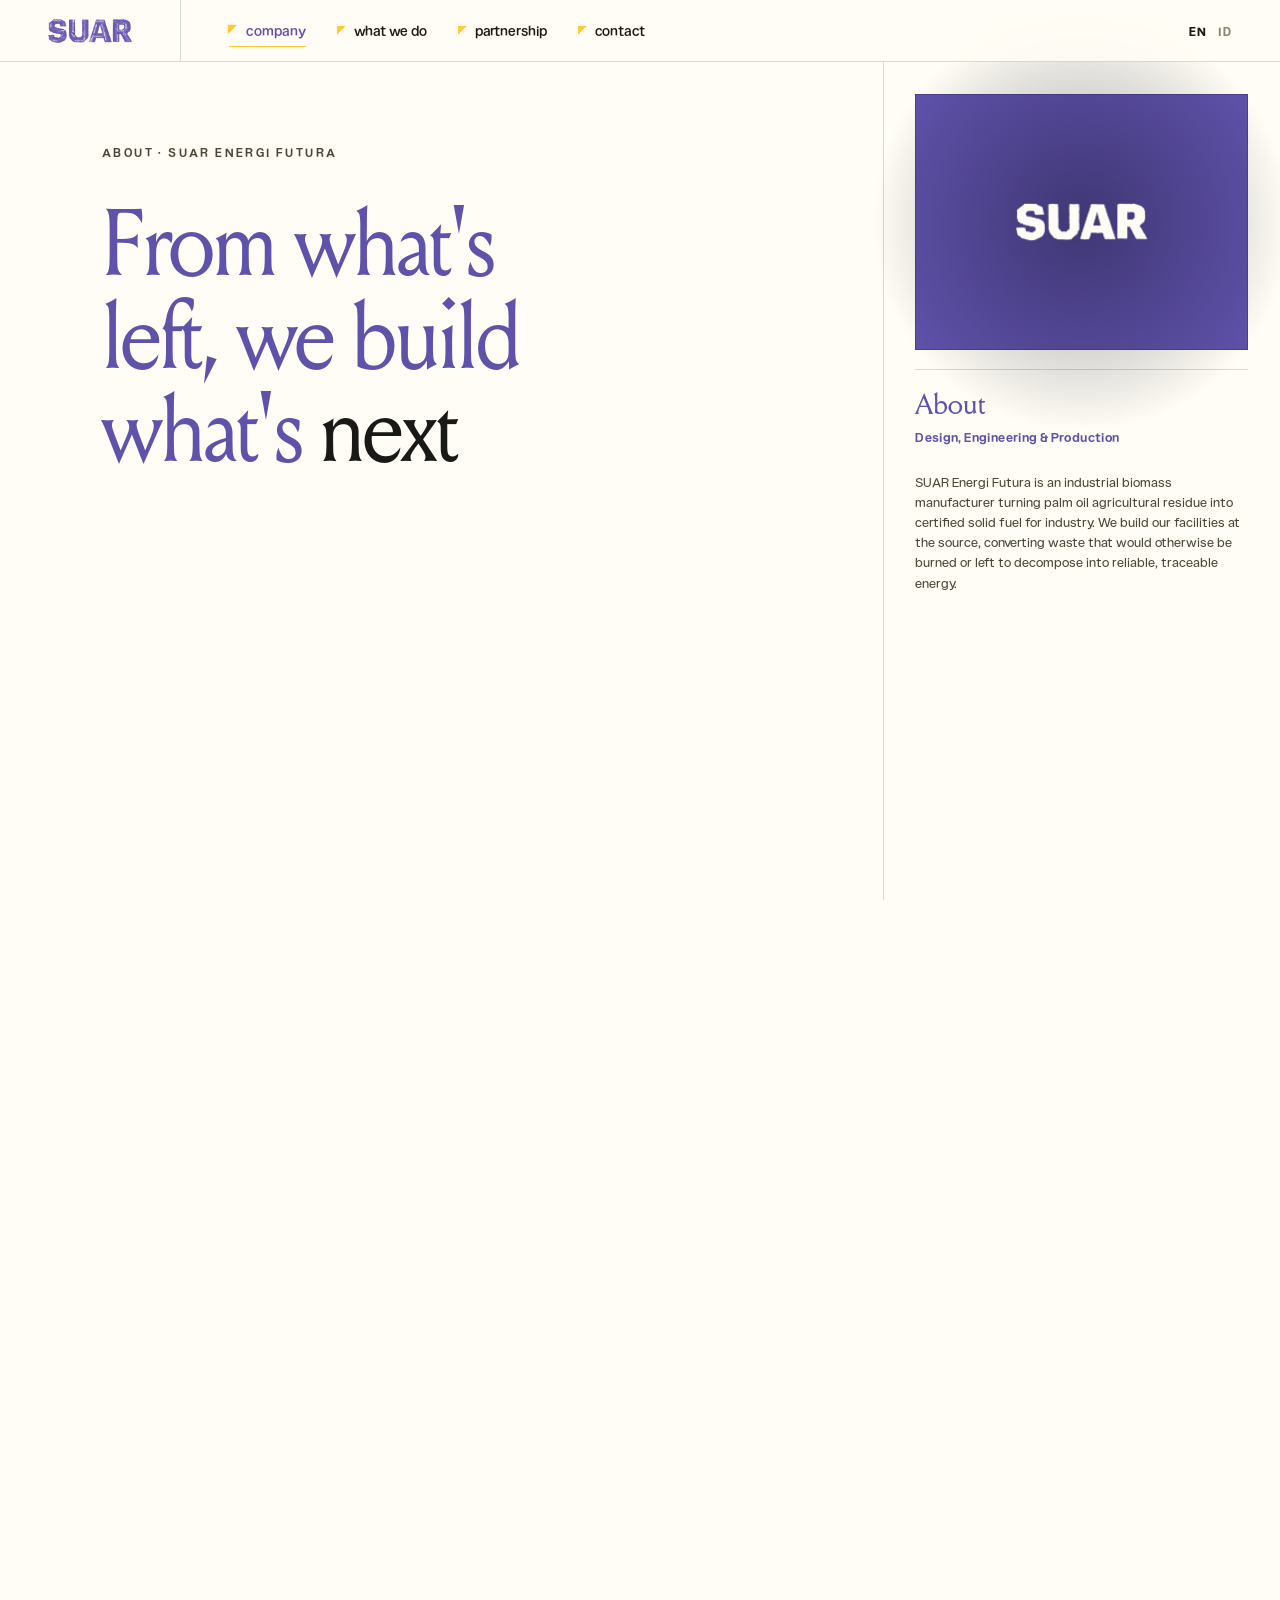
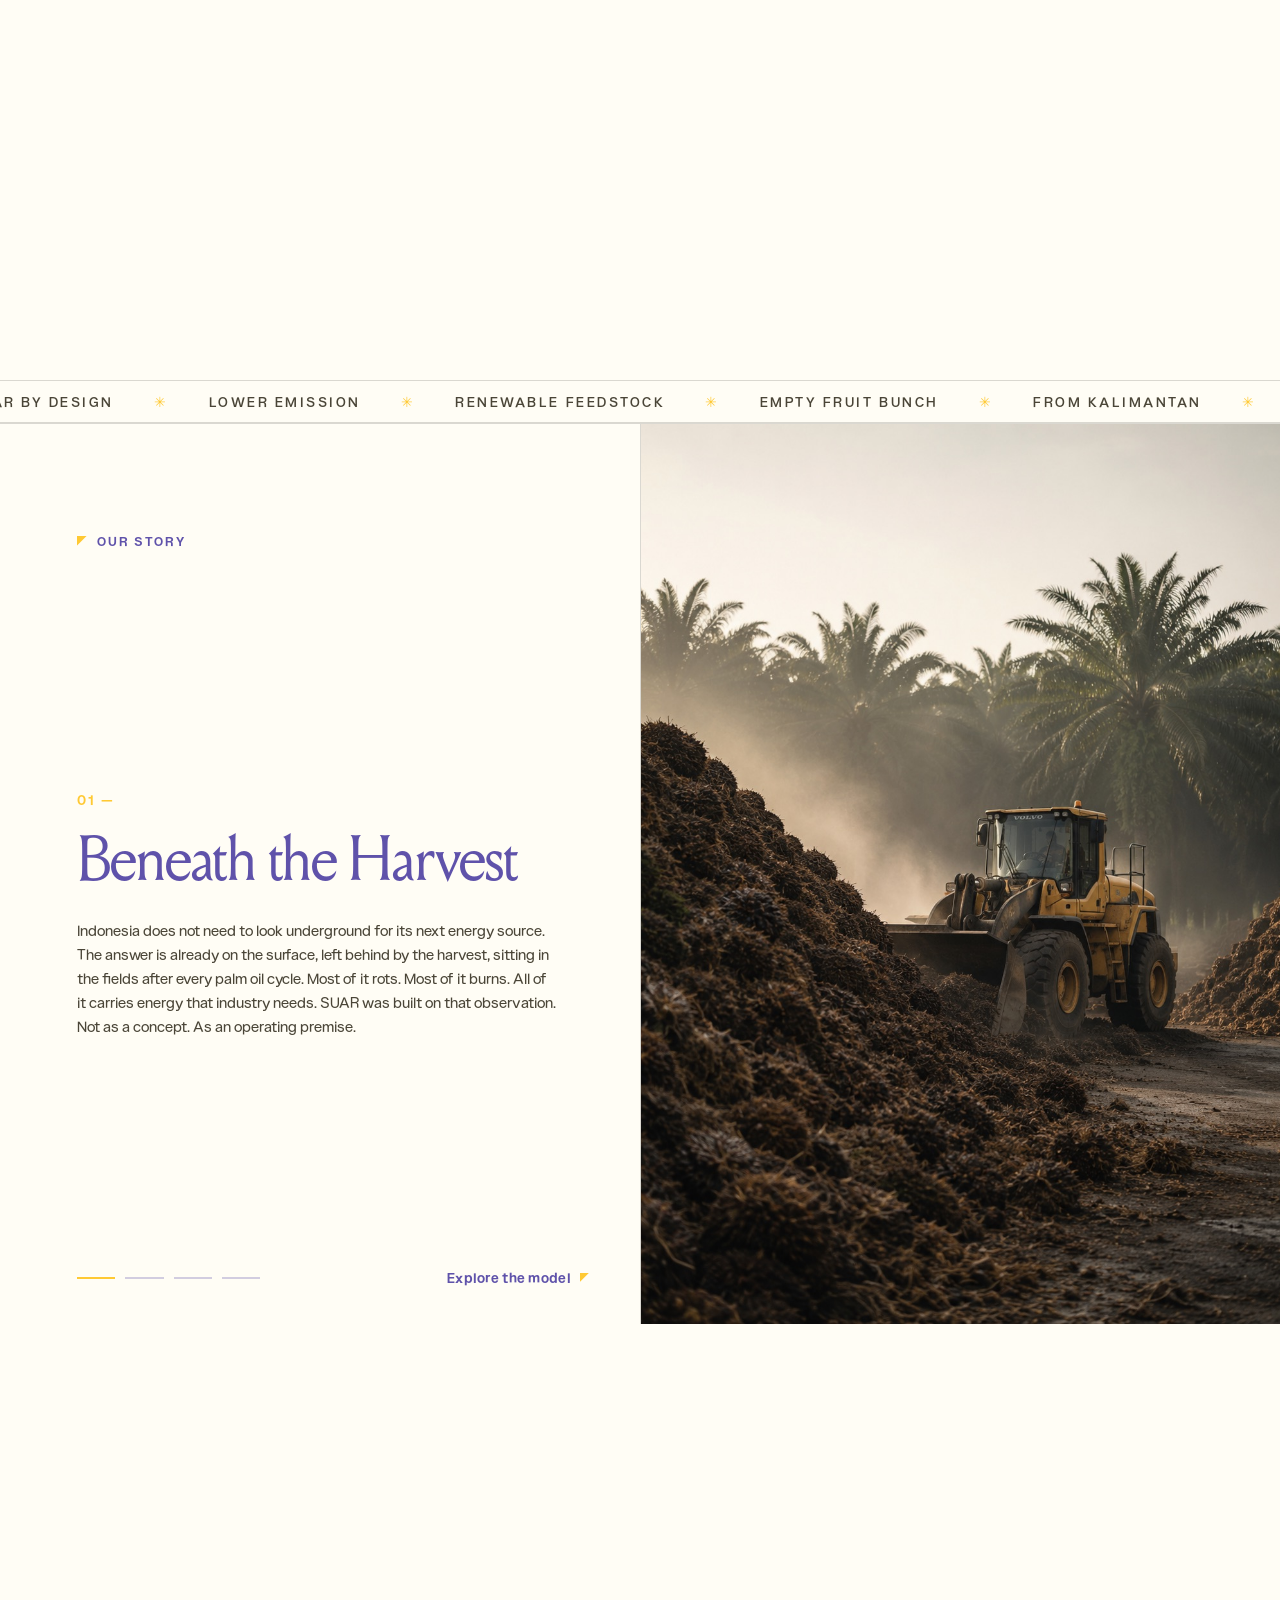
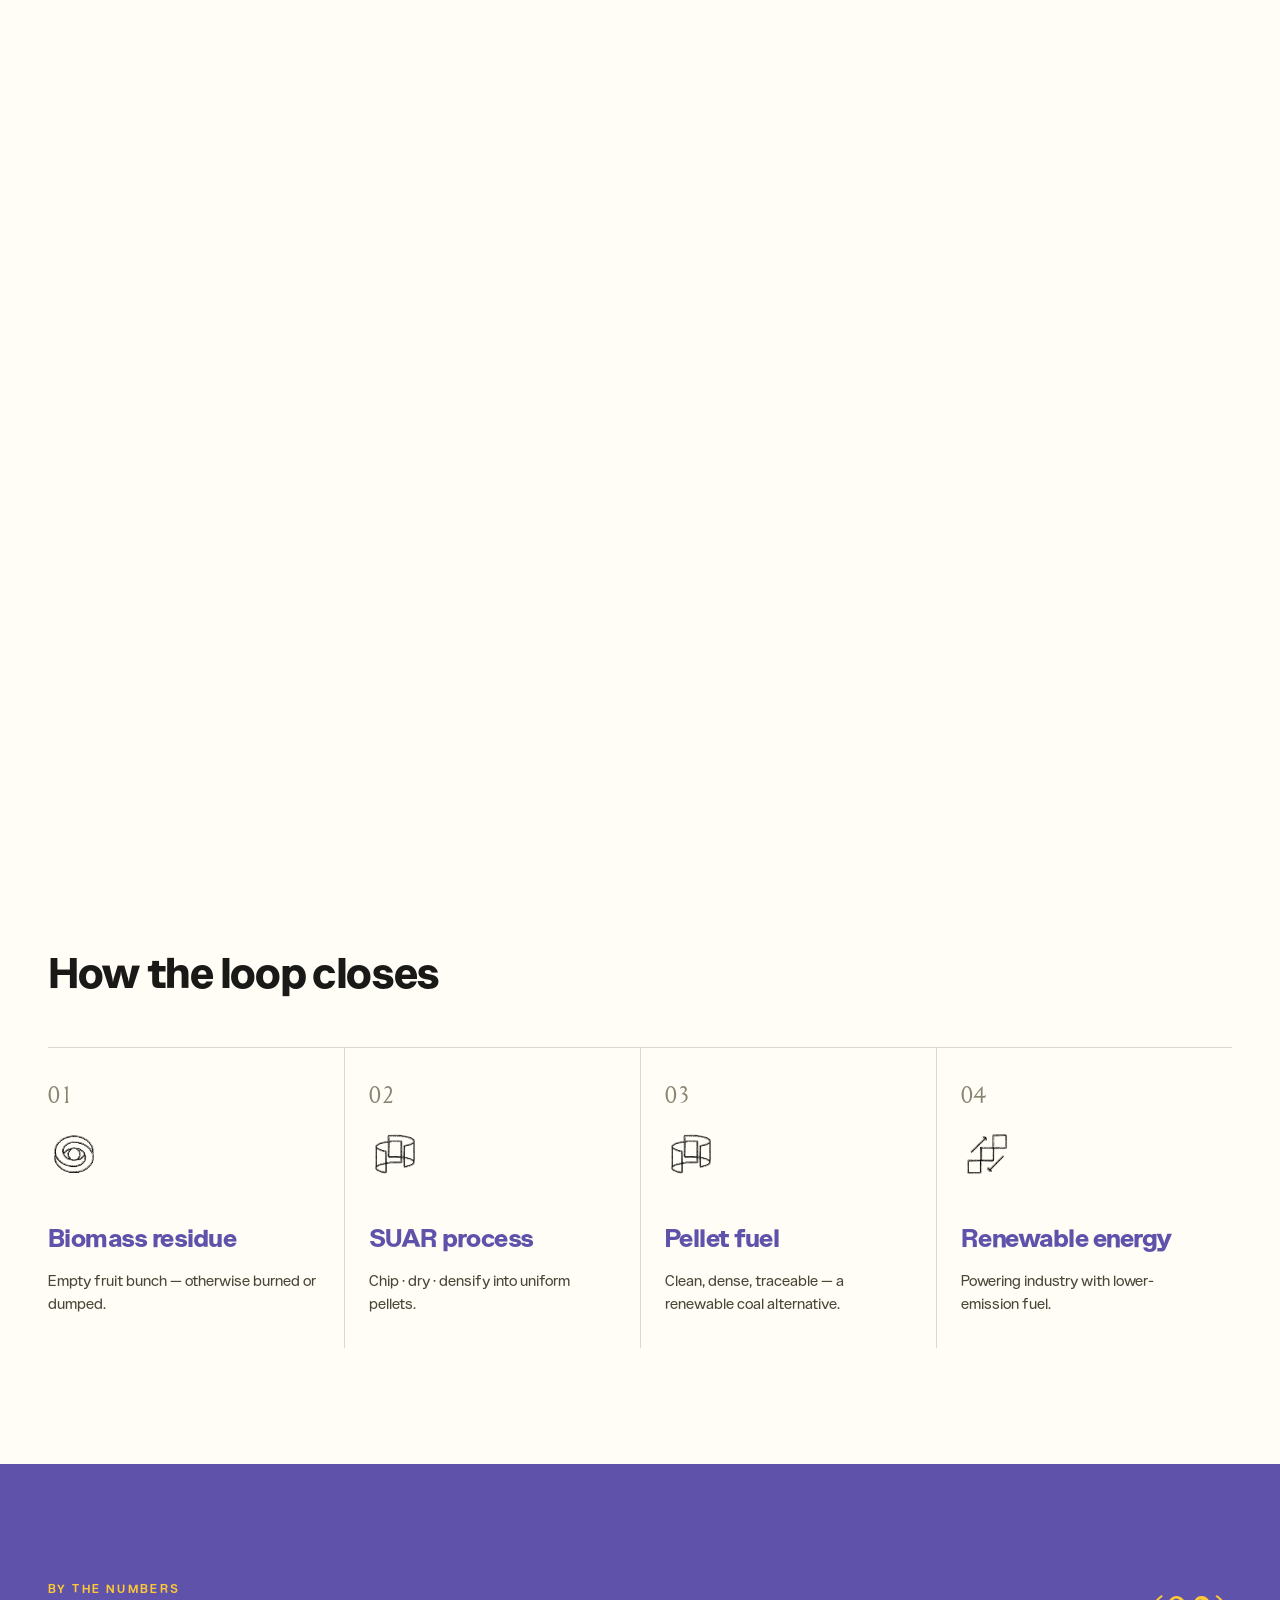
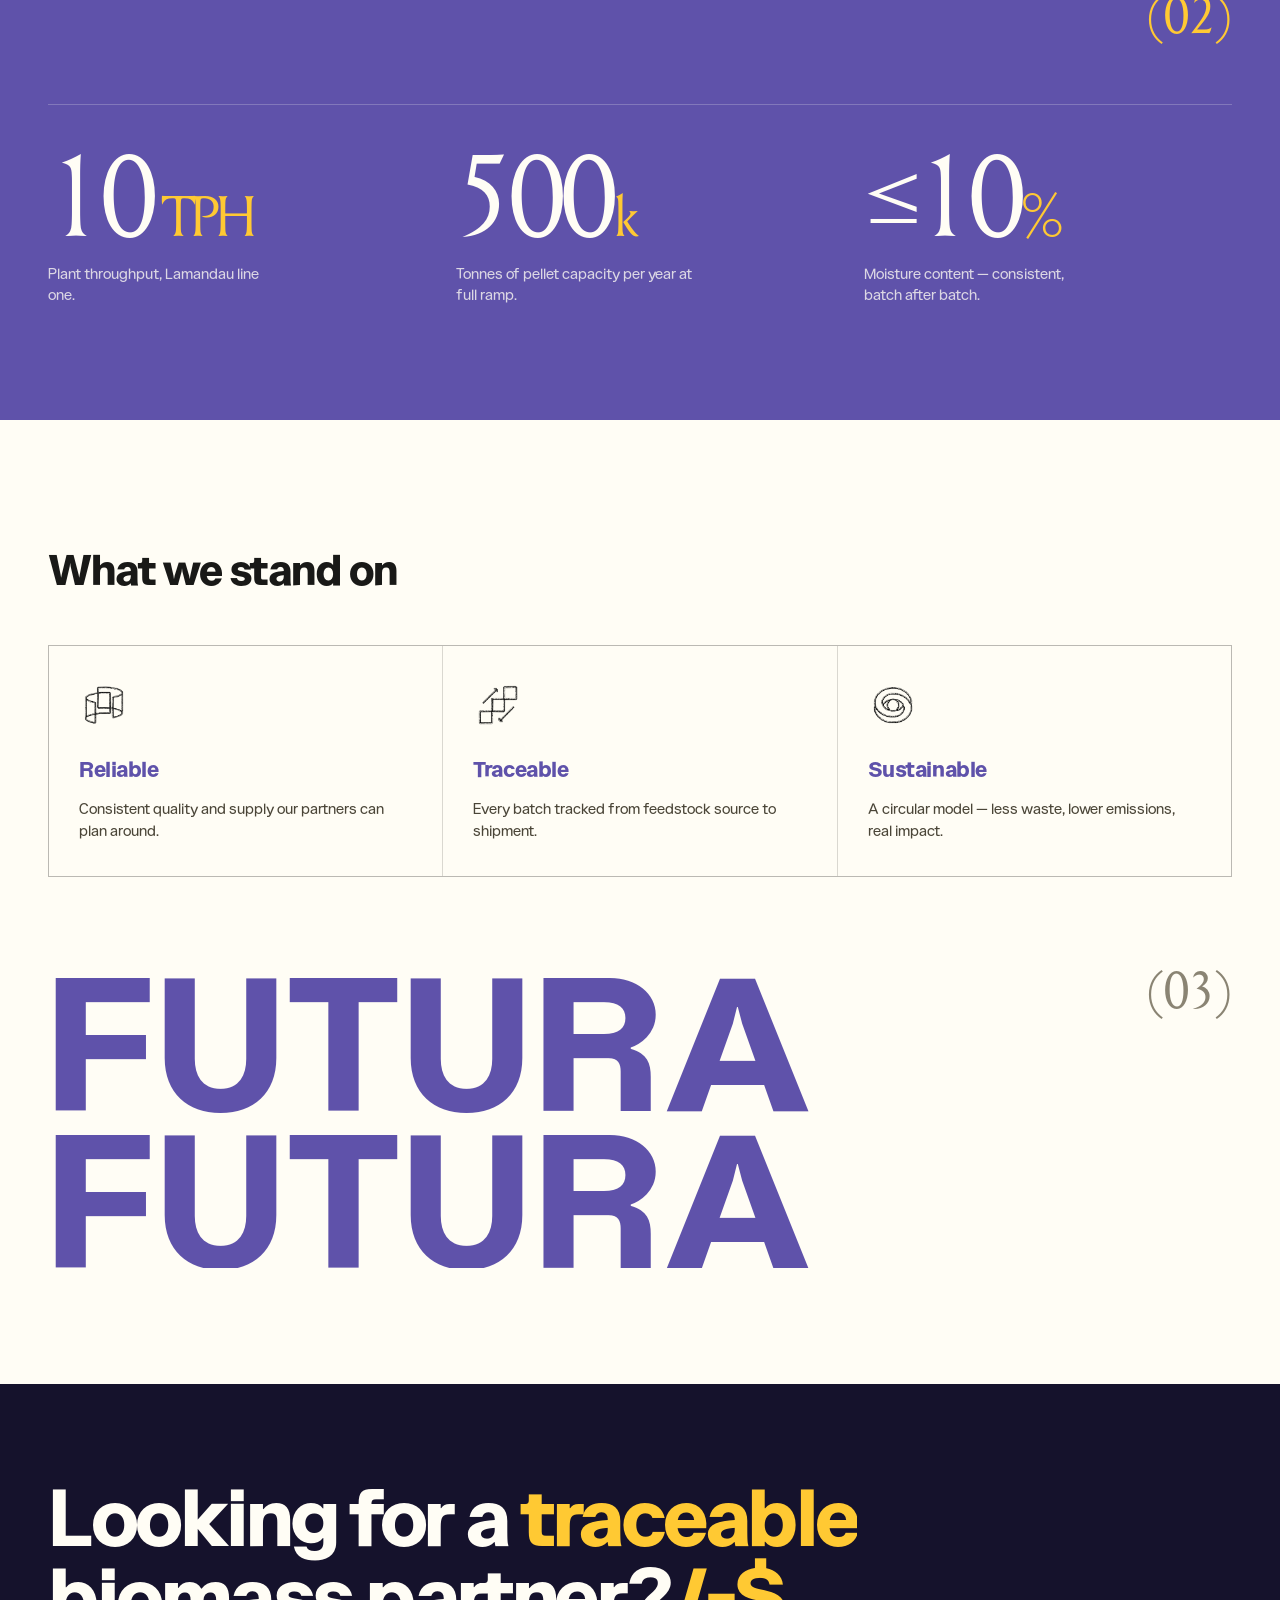
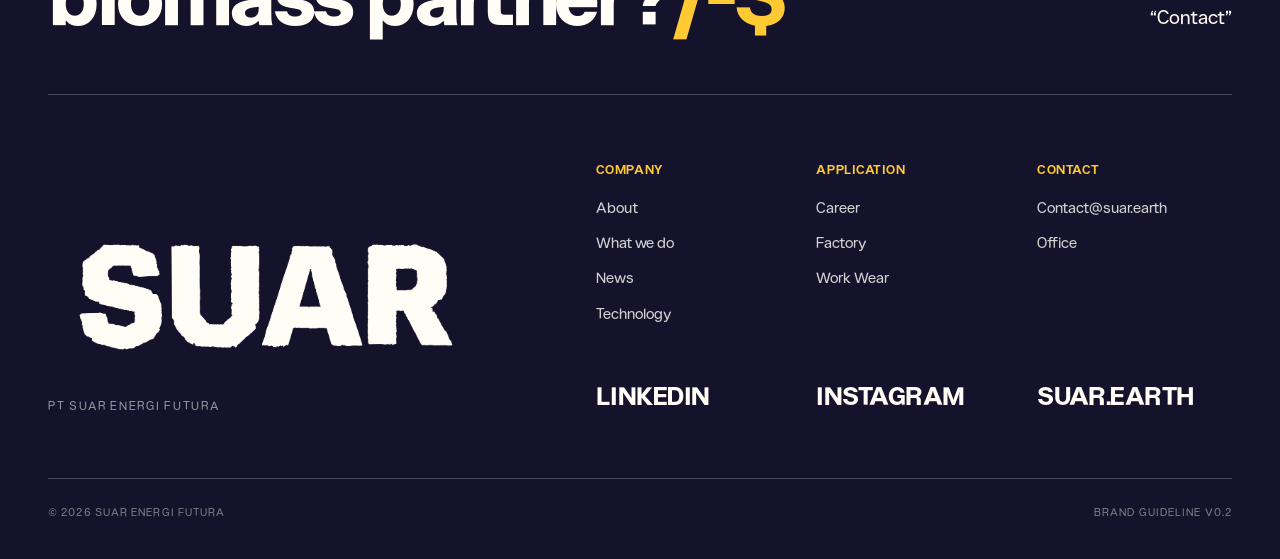
==== commit 5dd324d6: "Browser tab: set all page titles to 'Energi Futura' (SUAR shown by favicon) Co-Authored-By: Claude O" ====
--- a/about.html
+++ b/about.html
@@ -1,7 +1,7 @@
 <!DOCTYPE html>
 <html lang="en"><head>
 <meta charset="utf-8">
-<title>Company — SUAR Energi Futura</title>
+<title>Energi Futura</title>
 <link rel="canonical" href="https://suar.earth/company.html">
 <meta http-equiv="refresh" content="0; url=company.html">
 <script>location.replace("company.html");</script>
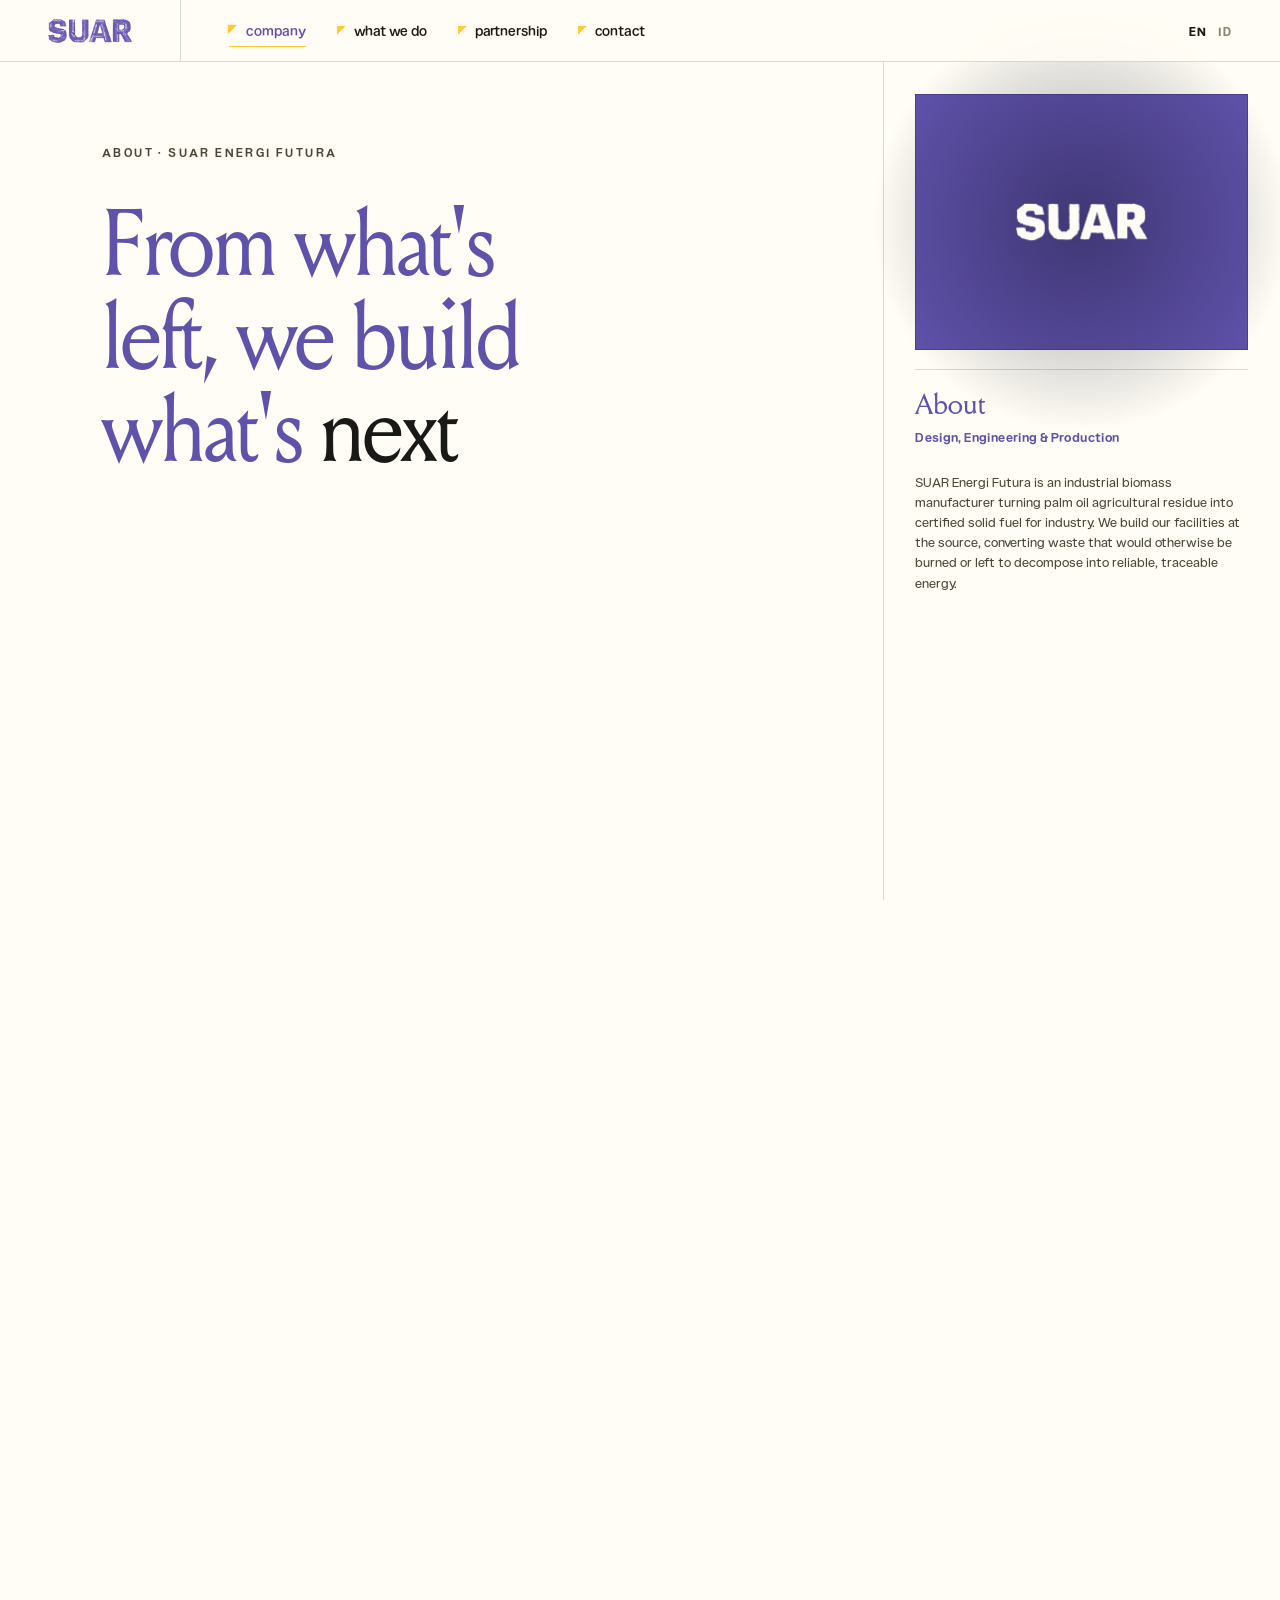
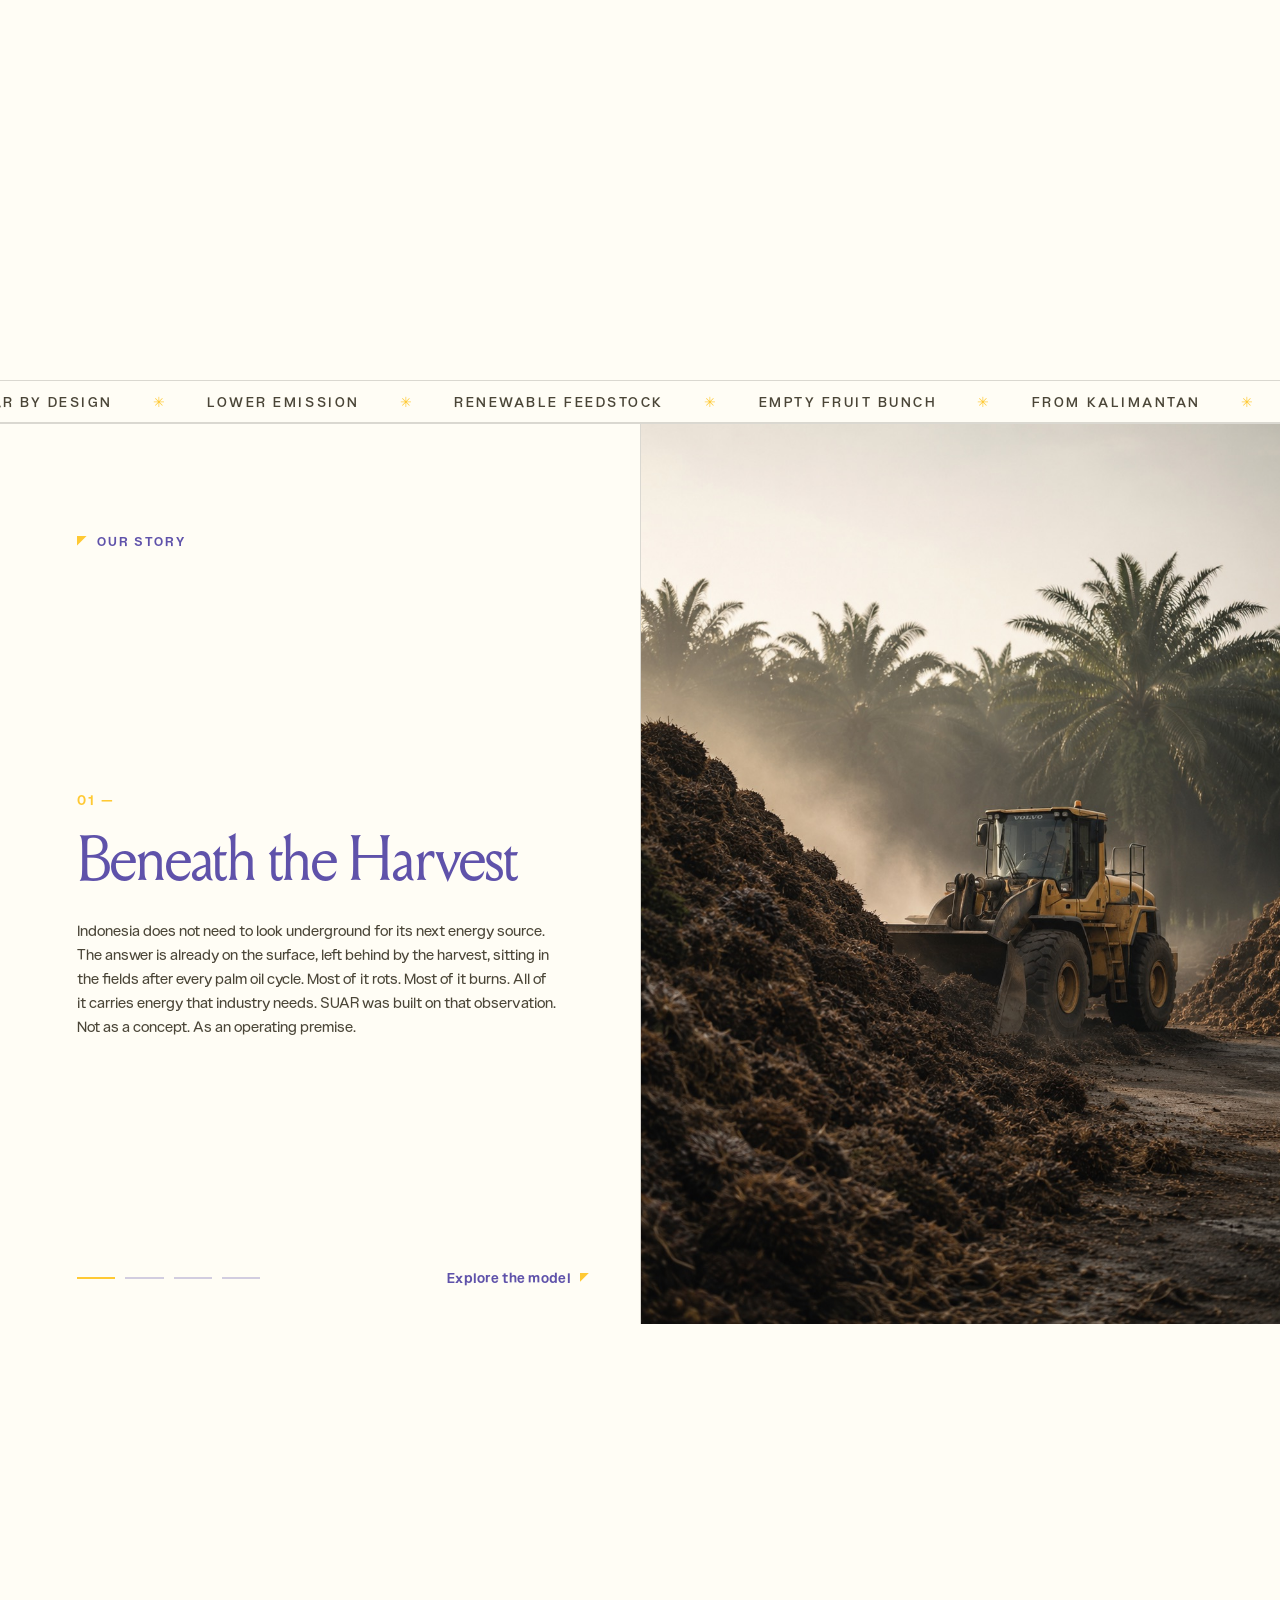
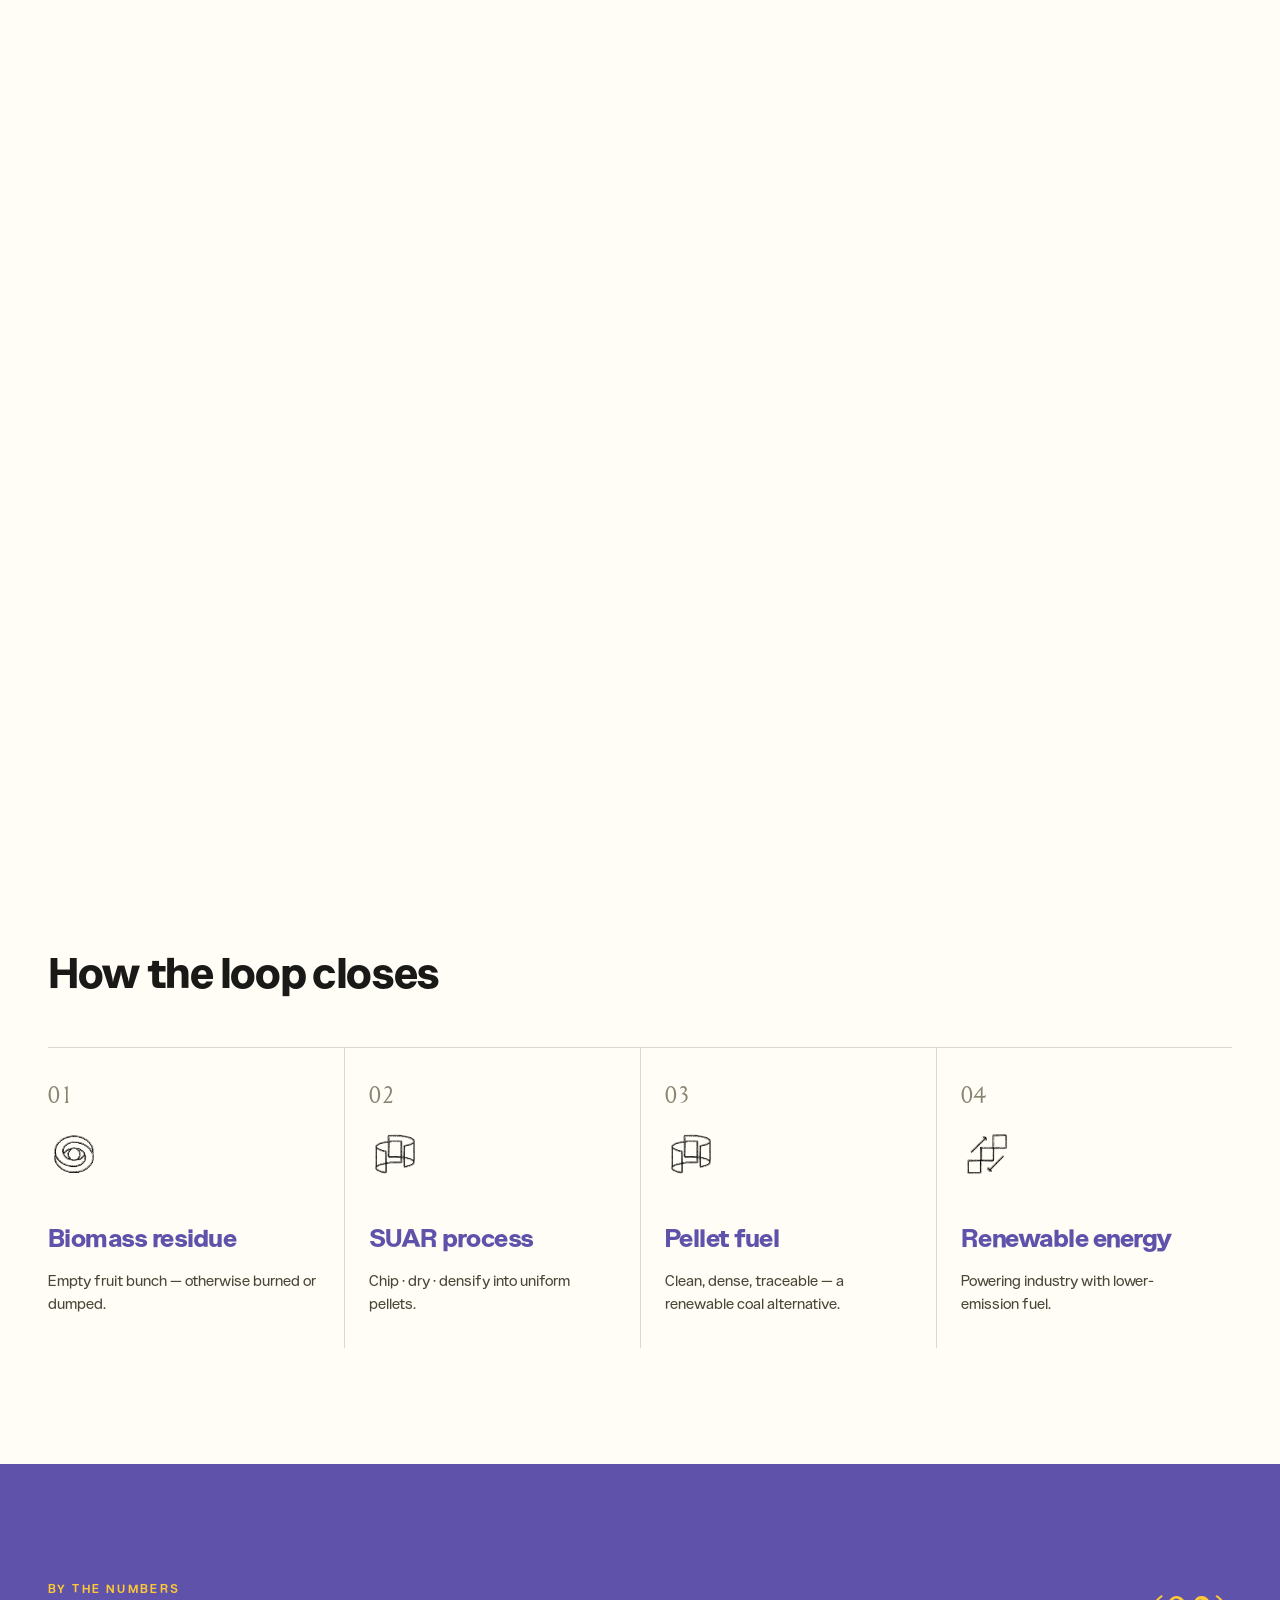
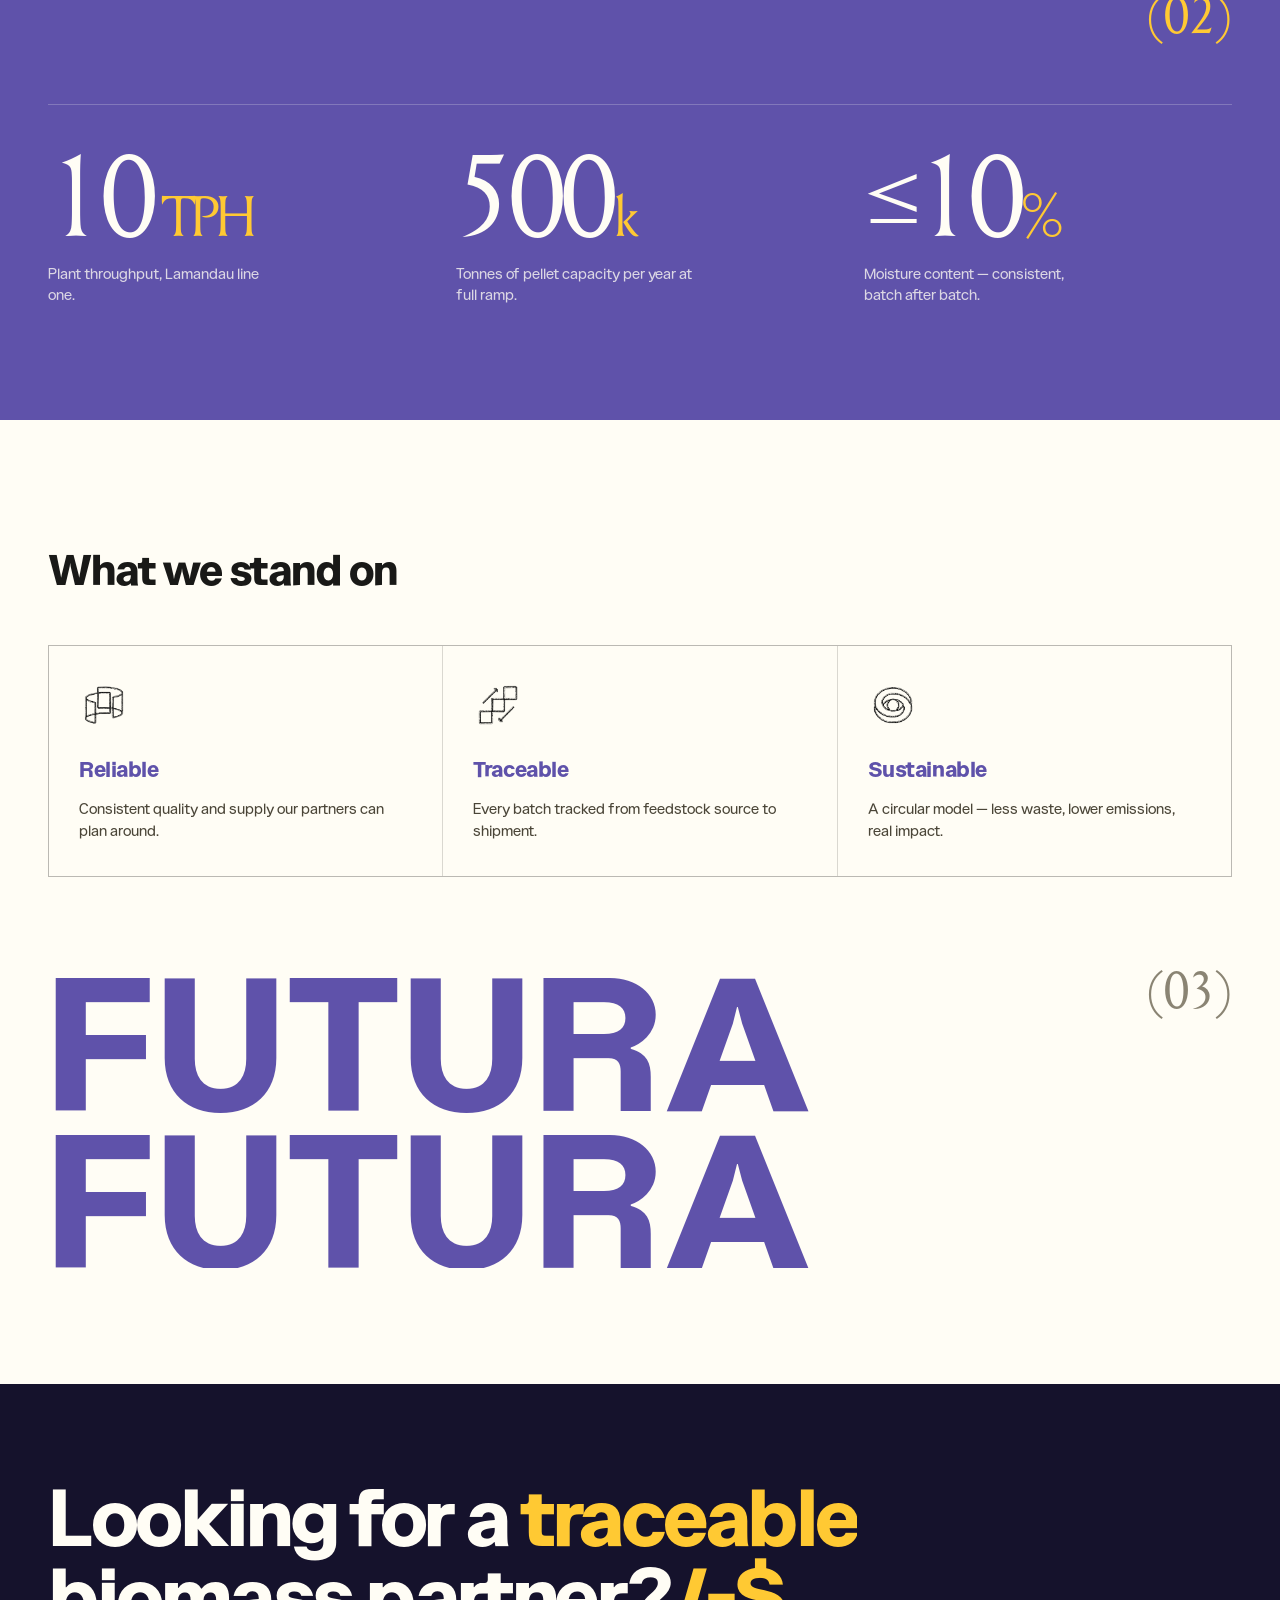
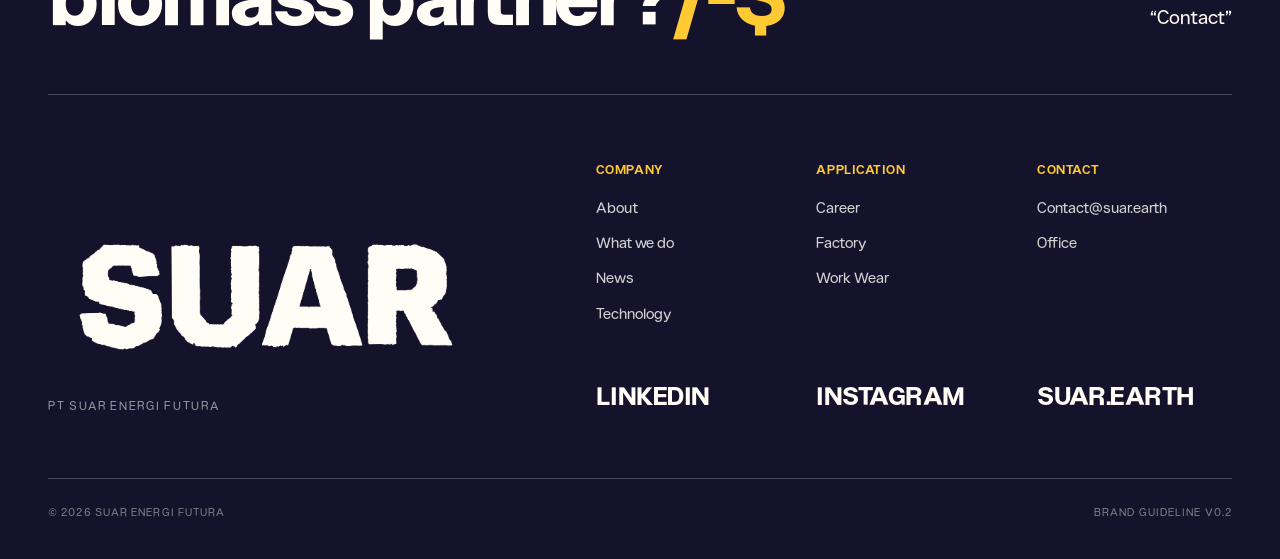
==== commit 50288a84: "Browser tab: uppercase title 'ENERGI FUTURA' Co-Authored-By: Claude Opus 4.8 (1M context) <noreply@a" ====
--- a/about.html
+++ b/about.html
@@ -1,7 +1,7 @@
 <!DOCTYPE html>
 <html lang="en"><head>
 <meta charset="utf-8">
-<title>Energi Futura</title>
+<title>ENERGI FUTURA</title>
 <link rel="canonical" href="https://suar.earth/company.html">
 <meta http-equiv="refresh" content="0; url=company.html">
 <script>location.replace("company.html");</script>
